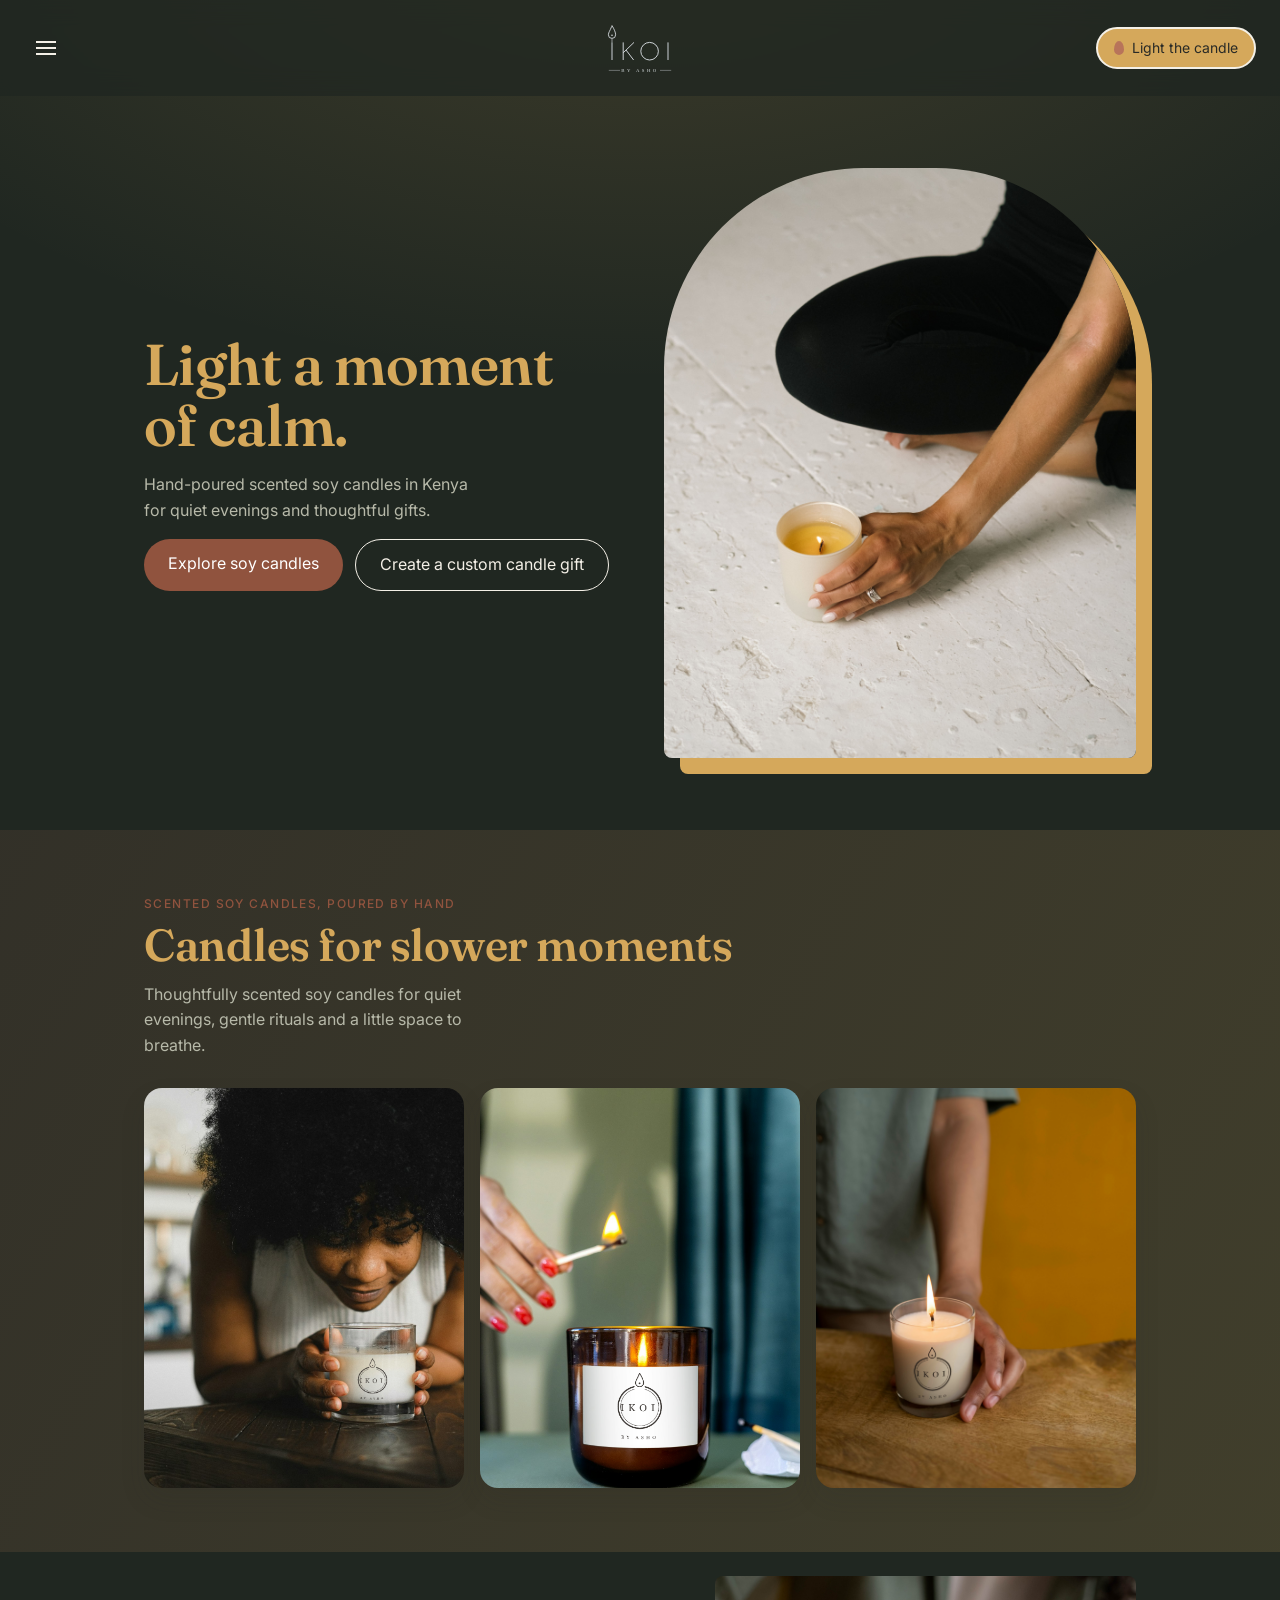
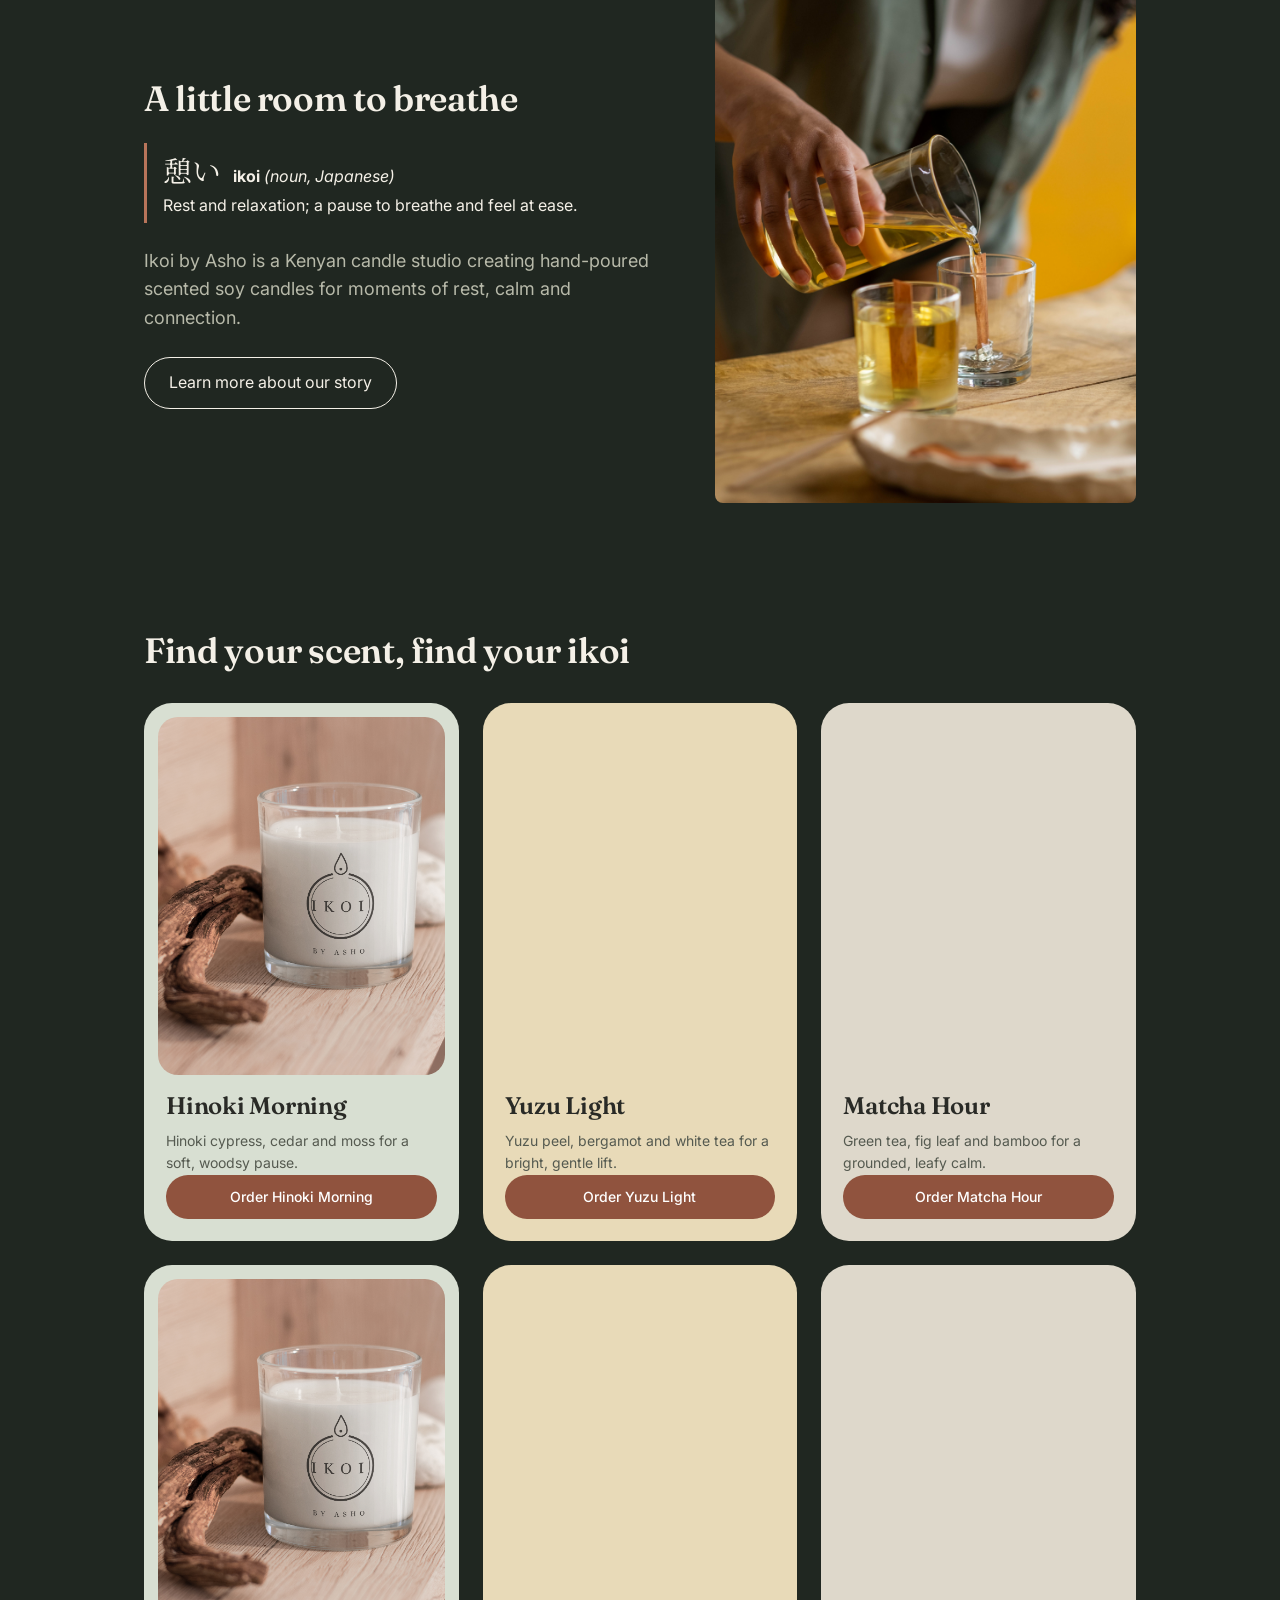
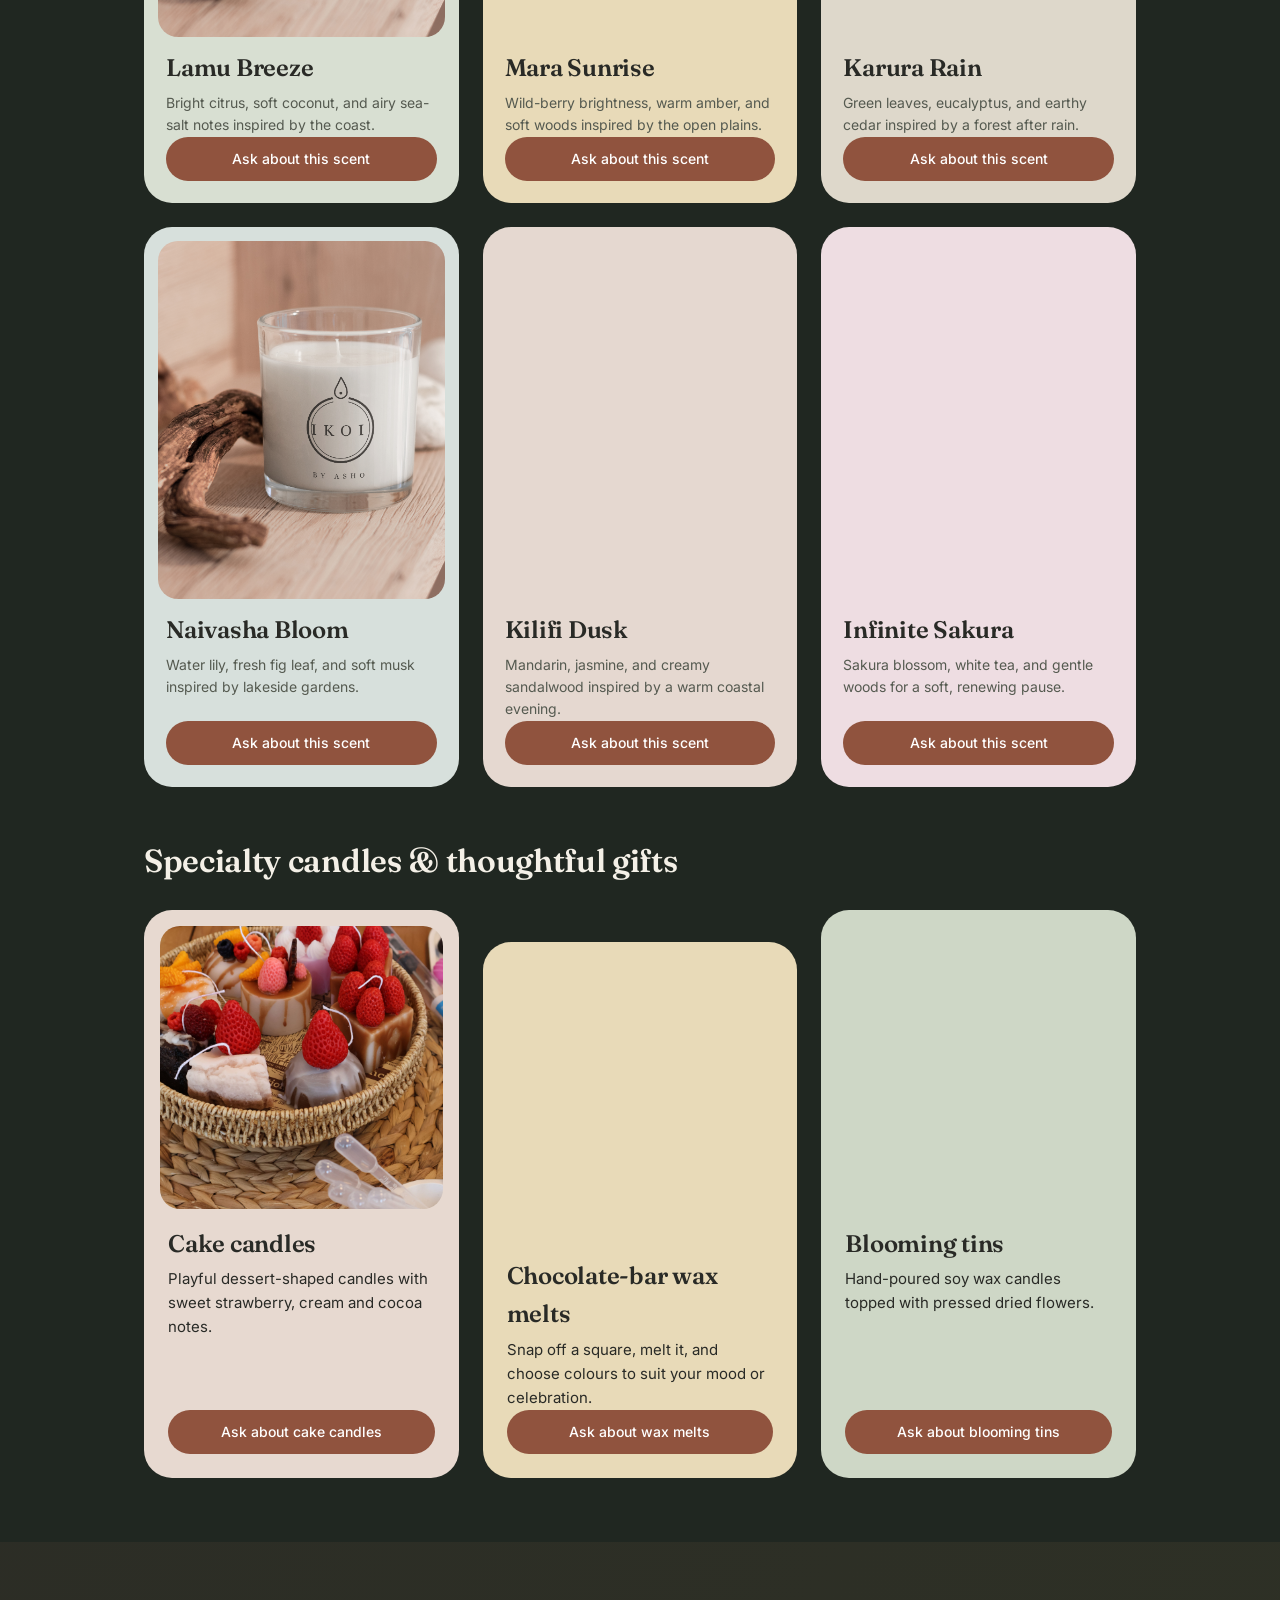
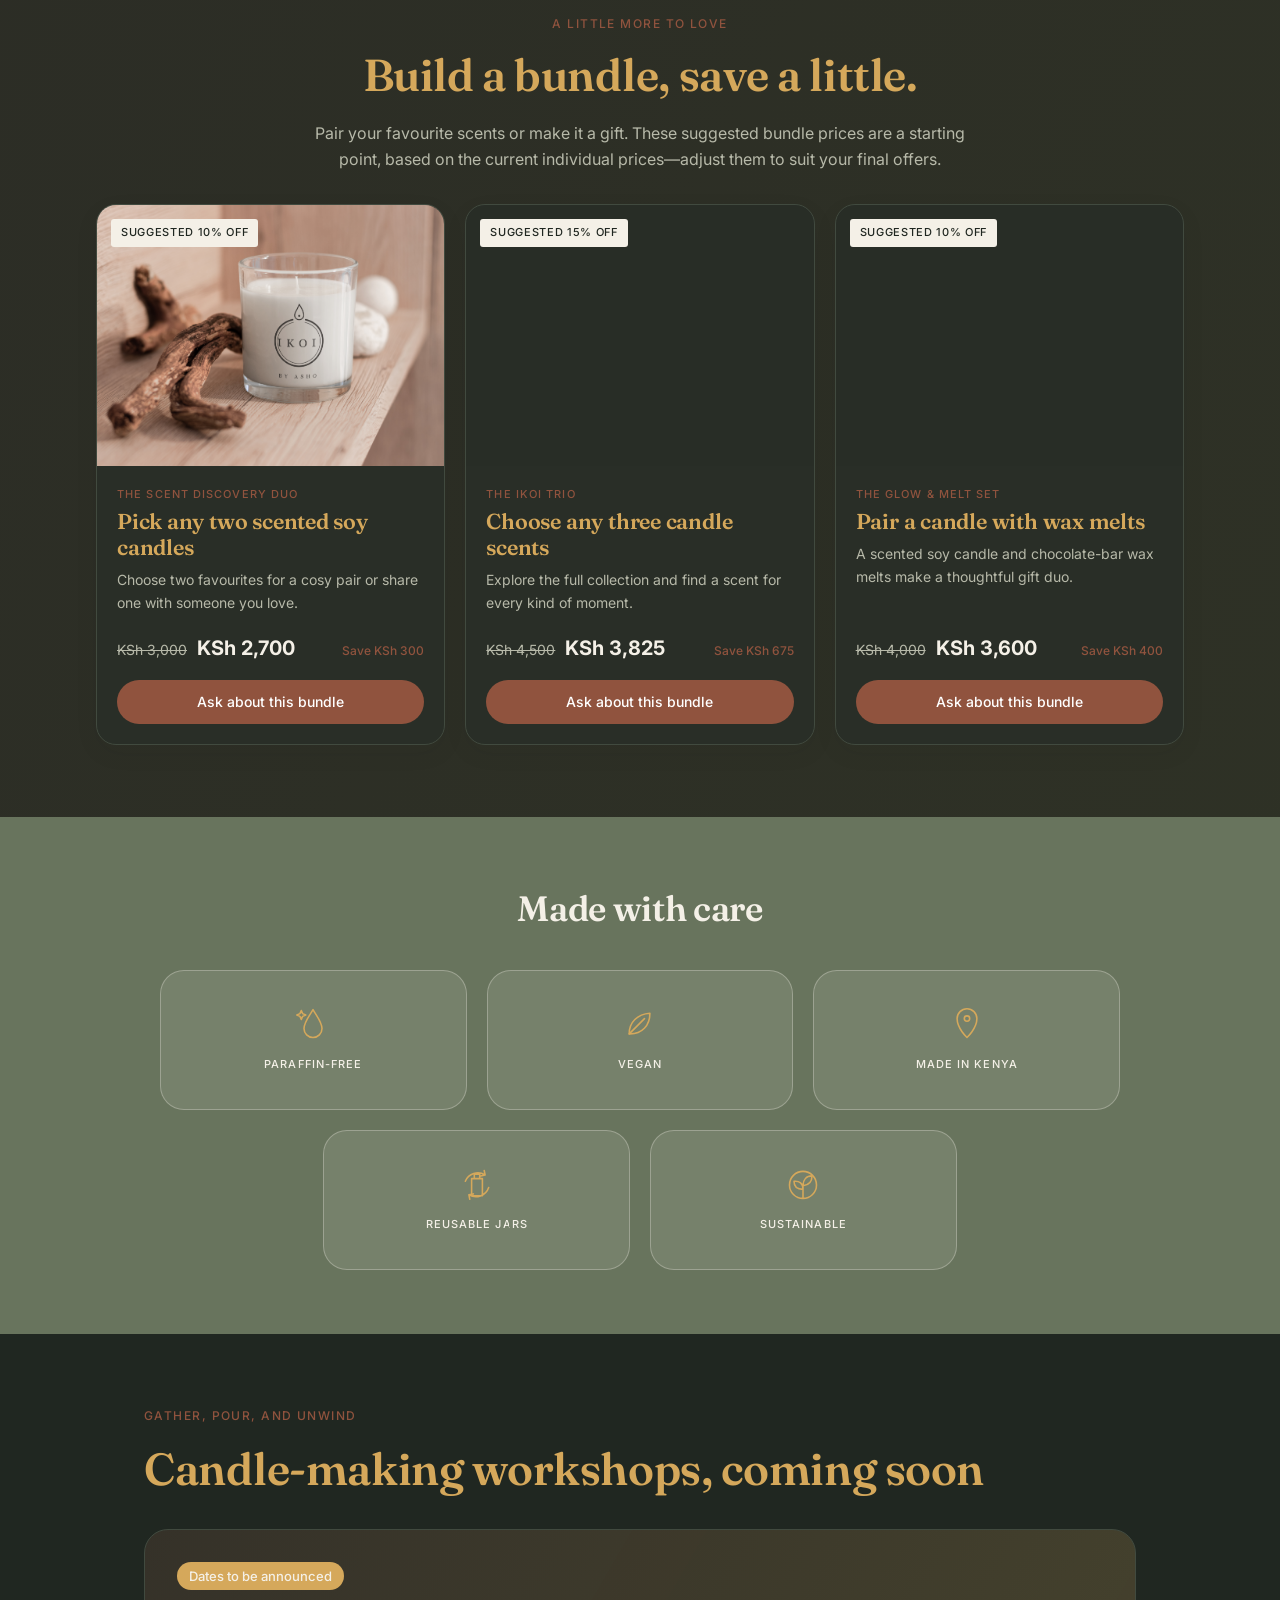
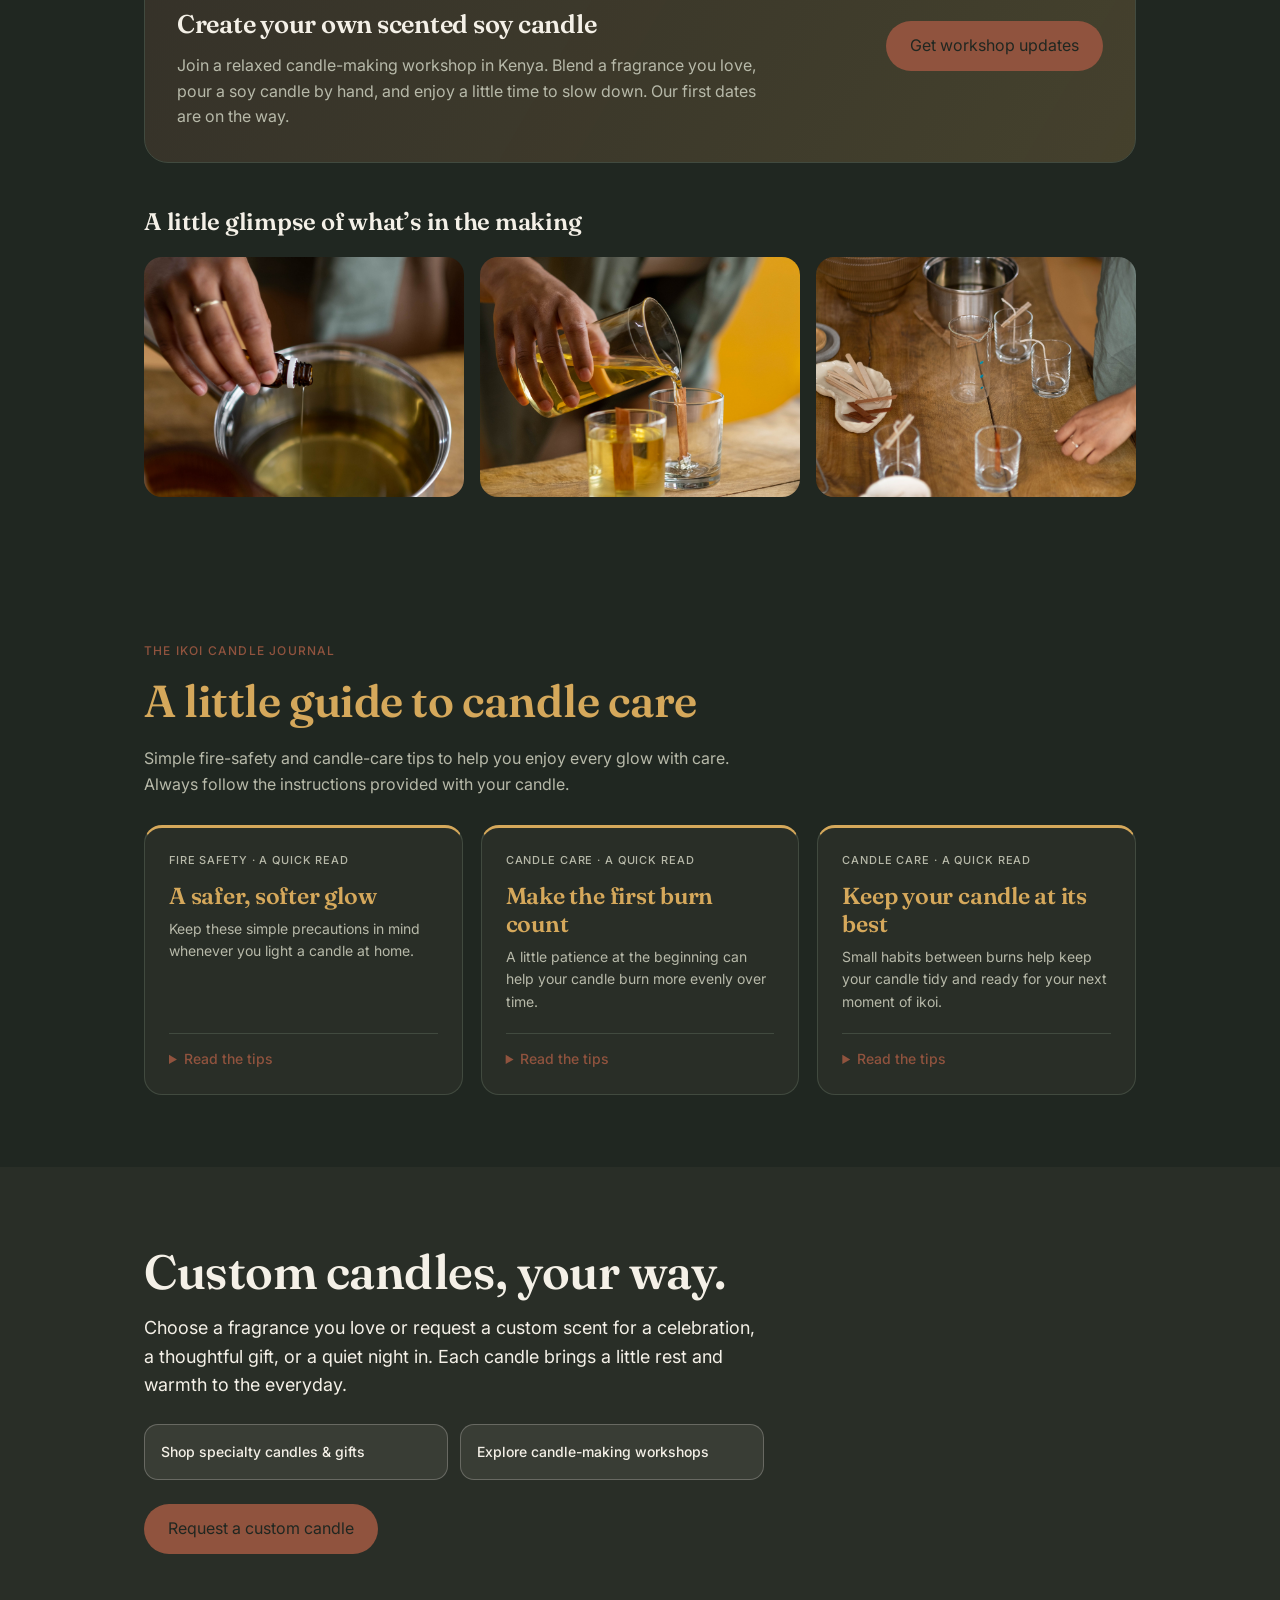
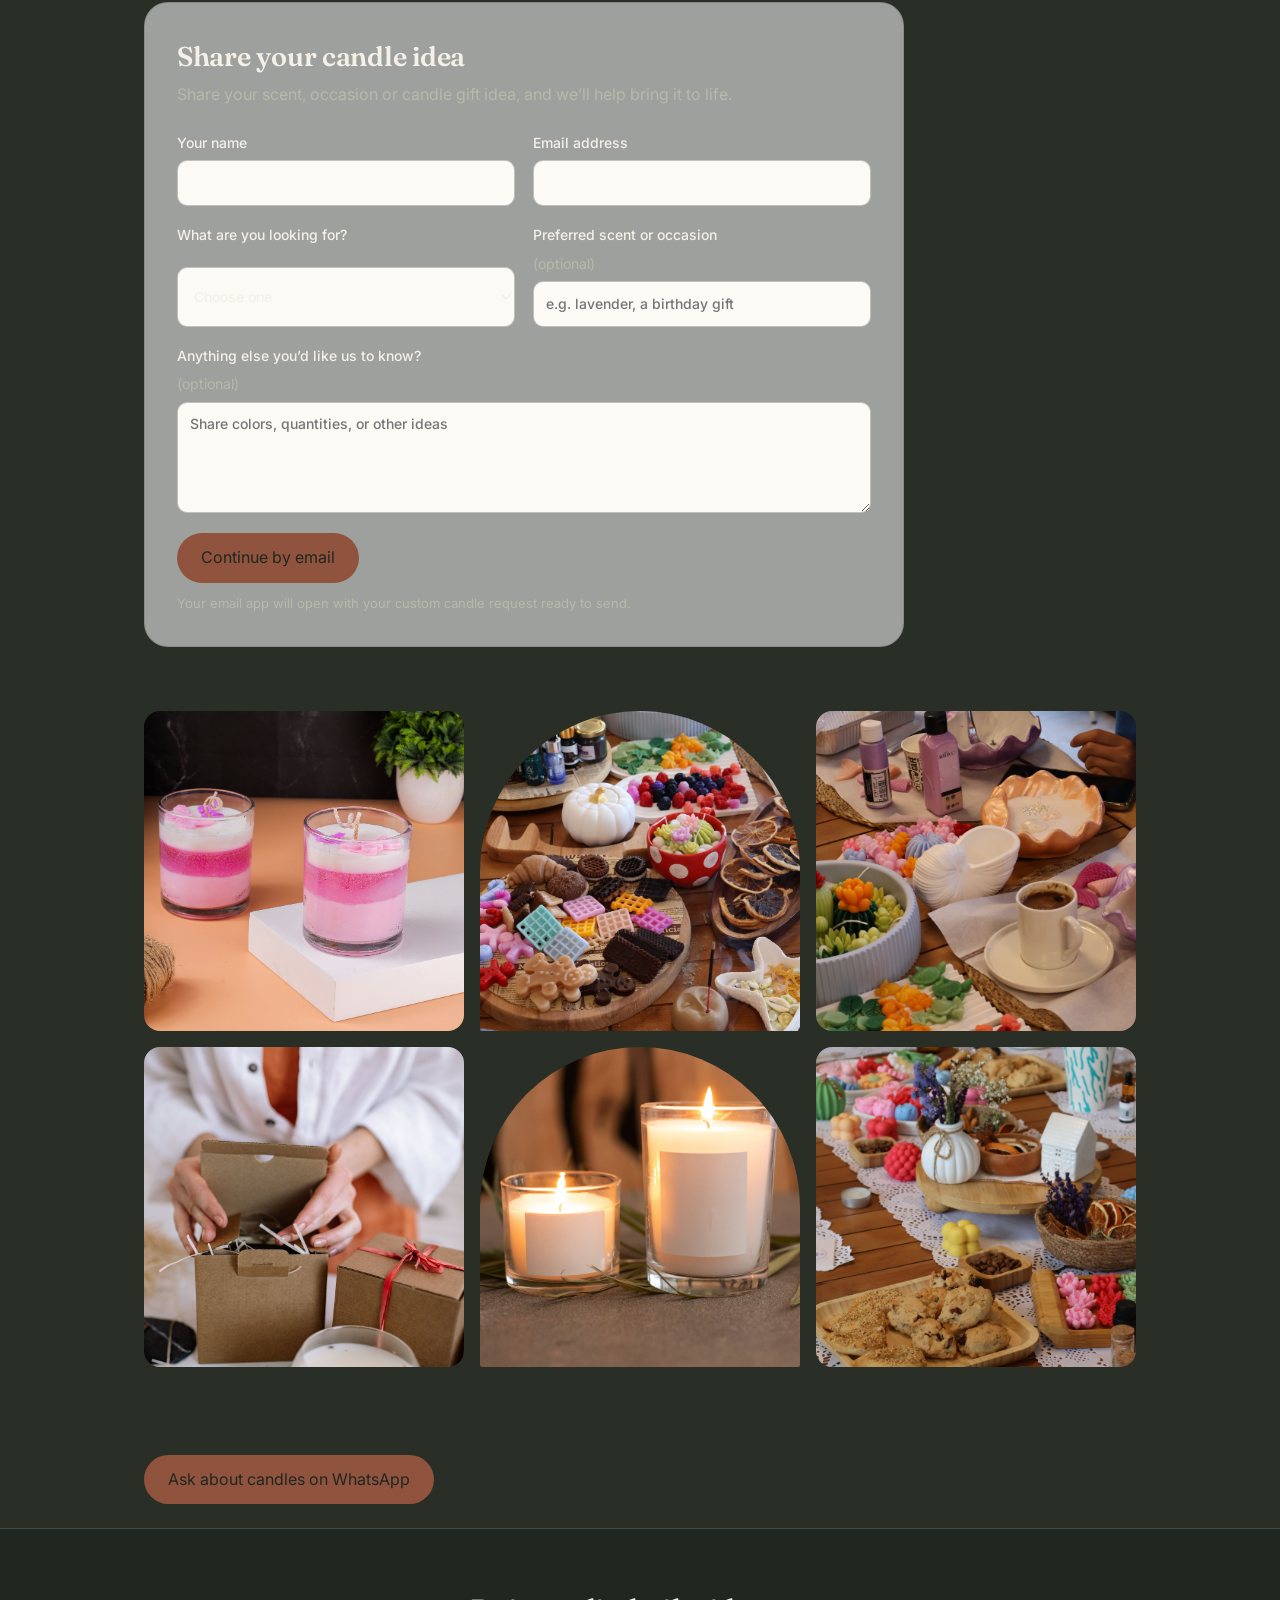
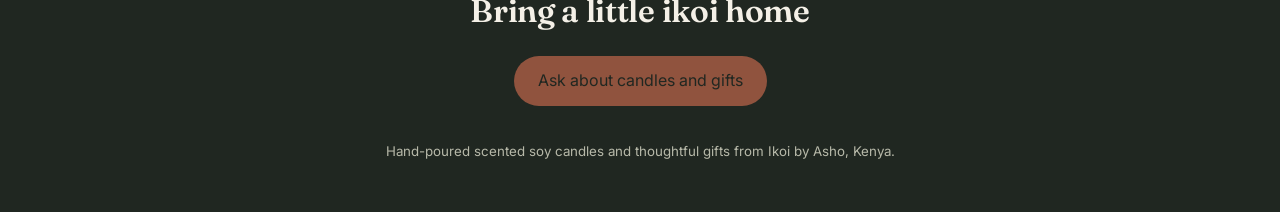
==== index.html @ bbc6a016 "Update Ikoi website content and assets Co-authored-by: Copilot <223556219+Copilot@users.noreply.gith" ====
<!DOCTYPE html>
<html lang="en">
<head>
  <meta charset="utf-8">
  <meta name="viewport" content="width=device-width, initial-scale=1">
  <title>Ikoi by Asho | Scented Soy Candles &amp; Gifts in Kenya</title>
  <meta name="description" content="Discover hand-poured scented soy candles, custom scents and thoughtful candle gifts from Ikoi by Asho in Kenya—made for rest, warmth and ease.">
  <meta property="og:type" content="website">
  <meta property="og:title" content="Ikoi by Asho | Scented Soy Candles &amp; Gifts in Kenya">
  <meta property="og:description" content="Hand-poured scented soy candles, custom scents and thoughtful gifts to bring a little rest and warmth to everyday life.">
  <link rel="stylesheet" href="https://fonts.googleapis.com/css2?family=Cormorant+Garamond:wght@500&family=Fraunces:wght@600&family=Inter:wght@400;500&family=Noto+Serif+JP:wght@500&display=swap">
  <link rel="icon" href="data:image/svg+xml,<svg xmlns=%22http://www.w3.org/2000/svg%22 viewBox=%220 0 100 100%22><text y=%22.9em%22 font-size=%2290%22>🕯️</text></svg>">
  <link rel="stylesheet" href="style.css">
</head>
<body>
  <header>
    <button class="menu-toggle" id="menu-toggle" type="button" aria-expanded="false" aria-controls="primary-navigation" aria-label="Open navigation menu">
      <span class="menu-icon" aria-hidden="true"></span>
    </button>
    <a class="logo logo-wordmark" href="#top" aria-label="Ikoi by Asho, home"><img src="Logo/ikoi-elegant-1-line-wordmark.svg" alt=""></a>
    <nav id="primary-navigation" aria-label="Main navigation">
      <a href="#collection">Shop all candles</a>
      <details class="nav-scent-group">
        <summary>Shop by scent</summary>
        <div class="nav-scent-list">
          <a href="#scent-hinoki-morning"><span>Hinoki Morning<small>KSh 1,500</small></span></a>
          <a href="#scent-yuzu-light"><span>Yuzu Light<small>KSh 1,500</small></span></a>
          <a href="#scent-matcha-hour"><span>Matcha Hour<small>KSh 1,500</small></span></a>
          <a href="#scent-lamu-breeze"><span>Lamu Breeze<small>Planned · Price TBC</small></span></a>
          <a href="#scent-mara-sunrise"><span>Mara Sunrise<small>Planned · Price TBC</small></span></a>
          <a href="#scent-karura-rain"><span>Karura Rain<small>Planned · Price TBC</small></span></a>
          <a href="#scent-naivasha-bloom"><span>Naivasha Bloom<small>Planned · Price TBC</small></span></a>
          <a href="#scent-kilifi-dusk"><span>Kilifi Dusk<small>Planned · Price TBC</small></span></a>
          <a href="#scent-infinite-sakura"><span>Infinite Sakura<small>Planned · Price TBC</small></span></a>
        </div>
      </details>
      <details class="nav-product-group">
        <summary>Shop by product</summary>
        <div class="nav-product-list">
          <a href="#cake-candles"><span>Cake candles<small>Price on request</small></span></a>
          <a href="#chocolate-bar-wax-melts"><span>Chocolate-bar wax melts<small>KSh 2,500</small></span></a>
          <a href="#blooming-tins"><span>Blooming tins<small>Price on request</small></span></a>
        </div>
      </details>
      <a href="#bundles">Bundles &amp; discounts</a>
      <a href="about.html">Our story</a>
      <a href="#events">Candle workshops</a>
      <a href="#candle-journal">Candle care</a>
      <a href="#playful">Custom candles</a>
      <a href="#contact">Contact</a>
    </nav>
    <button class="glow-toggle" id="glow" aria-pressed="false"><span>Light the candle</span></button>
  </header>
  <div class="menu-backdrop" id="menu-backdrop" aria-hidden="true"></div>

  <main id="top">
    <section class="hero wrap">
      <div>
        <h1>Light a moment of calm.</h1>
        <p>Hand-poured scented soy candles in Kenya for quiet evenings and thoughtful gifts.</p>
        <div class="actions">
          <a class="button" href="#collection">Explore soy candles</a>
          <a class="button ghost" href="#playful">Create a custom candle gift</a>
        </div>
      </div>
      <img src="images/wellness-candle-2.jpg" alt="A lit candle held during a quiet moment at home">
    </section>

    <section class="jar-showcase" aria-labelledby="jar-showcase-title">
      <div class="wrap jar-showcase-content">
        <div class="jar-showcase-copy">
          <p class="jar-kicker">Scented soy candles, poured by hand</p>
          <h2 id="jar-showcase-title">Candles for slower moments</h2>
          <p>Thoughtfully scented soy candles for quiet evenings, gentle rituals and a little space to breathe.</p>
        </div>
        <div class="jar-mockups">
          <figure class="jar-mockup">
            <img class="jar-mockup-photo" src="images/Mockups/branded-jar-1.png" alt="A woman holding an Ikoi candle at home" loading="lazy" decoding="async">
          </figure>
          <figure class="jar-mockup">
            <img class="jar-mockup-photo" src="images/Mockups/branded-jar-2.png" alt="A branded amber Ikoi candle being lit" loading="lazy" decoding="async">
          </figure>
          <figure class="jar-mockup">
            <img class="jar-mockup-photo" src="images/Mockups/branded-jar-5.png" alt="A person holding a branded Ikoi candle" loading="lazy" decoding="async">
          </figure>
        </div>
      </div>
    </section>

    <section class="story wrap">
      <div>
      <h2>A little room to breathe</h2>
      <p class="meaning"><span class="kanji" lang="ja">憩い</span> <strong>ikoi</strong> <em>(noun, Japanese)</em><br>Rest and relaxation; a pause to breathe and feel at ease.</p>
      <p>Ikoi by Asho is a Kenyan candle studio creating hand-poured scented soy candles for moments of rest, calm and connection.</p>
      <a class="button ghost" href="about.html">Learn more about our story</a>
      </div>
      <img src="images/candle-making-2.jpg" alt="Warm wax being poured into a candle jar by hand">
    </section>

    <section id="collection" class="collection wrap">
      <h2>Find your scent, find your ikoi</h2>
      <div class="cards scent-collection">
        <article class="card" id="scent-hinoki-morning">
          <img src="images/Mockups/branded-jar-7.png" alt="A branded Ikoi candle on a warm wooden surface" loading="lazy" decoding="async">
          <h3>Hinoki Morning</h3>
          <p>Hinoki cypress, cedar and moss for a soft, woodsy pause.</p>
          <a class="bundle-order" href="https://wa.me/254727720317?text=Hi%20Ikoi%2C%20I%27d%20like%20to%20order%20Hinoki%20Morning.">Order Hinoki Morning</a>
        </article>
        <article class="card" id="scent-yuzu-light">
          <img src="images/Mockups/branded-jar-3.png" alt="A branded Ikoi candle being lit with a match" loading="lazy" decoding="async">
          <h3>Yuzu Light</h3>
          <p>Yuzu peel, bergamot and white tea for a bright, gentle lift.</p>
          <a class="bundle-order" href="https://wa.me/254727720317?text=Hi%20Ikoi%2C%20I%27d%20like%20to%20order%20Yuzu%20Light.">Order Yuzu Light</a>
        </article>
        <article class="card" id="scent-matcha-hour">
          <img src="images/Mockups/branded-jar-8.png" alt="A branded Ikoi candle beside a plant and linen pouch" loading="lazy" decoding="async">
          <h3>Matcha Hour</h3>
          <p>Green tea, fig leaf and bamboo for a grounded, leafy calm.</p>
          <a class="bundle-order" href="https://wa.me/254727720317?text=Hi%20Ikoi%2C%20I%27d%20like%20to%20order%20Matcha%20Hour.">Order Matcha Hour</a>
        </article>
        <article class="card scent-future" id="scent-lamu-breeze">
          <img class="scent-idea-photo" src="images/Mockups/branded-jar-7.png" alt="Ikoi branded candle jar used as a placeholder for the Lamu Breeze scent idea" loading="lazy" decoding="async">
          <h3>Lamu Breeze</h3>
          <p>Bright citrus, soft coconut, and airy sea-salt notes inspired by the coast.</p>
          <a class="bundle-order" href="https://wa.me/254727720317?text=Hi%20Ikoi%2C%20I%27m%20interested%20in%20the%20Lamu%20Breeze%20scent%20idea.%20Please%20confirm%20availability%20and%20price.">Ask about this scent</a>
        </article>
        <article class="card scent-future" id="scent-mara-sunrise">
          <img class="scent-idea-photo" src="images/Mockups/branded-jar-3.png" alt="Ikoi branded candle jar used as a placeholder for the Mara Sunrise scent idea" loading="lazy" decoding="async">
          <h3>Mara Sunrise</h3>
          <p>Wild-berry brightness, warm amber, and soft woods inspired by the open plains.</p>
          <a class="bundle-order" href="https://wa.me/254727720317?text=Hi%20Ikoi%2C%20I%27m%20interested%20in%20the%20Mara%20Sunrise%20scent%20idea.%20Please%20confirm%20availability%20and%20price.">Ask about this scent</a>
        </article>
        <article class="card scent-future" id="scent-karura-rain">
          <img class="scent-idea-photo" src="images/Mockups/branded-jar-8.png" alt="Ikoi branded candle jar used as a placeholder for the Karura Rain scent idea" loading="lazy" decoding="async">
          <h3>Karura Rain</h3>
          <p>Green leaves, eucalyptus, and earthy cedar inspired by a forest after rain.</p>
          <a class="bundle-order" href="https://wa.me/254727720317?text=Hi%20Ikoi%2C%20I%27m%20interested%20in%20the%20Karura%20Rain%20scent%20idea.%20Please%20confirm%20availability%20and%20price.">Ask about this scent</a>
        </article>
        <article class="card scent-future" id="scent-naivasha-bloom">
          <img class="scent-idea-photo" src="images/Mockups/branded-jar-7.png" alt="Ikoi branded candle jar used as a placeholder for the Naivasha Bloom scent idea" loading="lazy" decoding="async">
          <h3>Naivasha Bloom</h3>
          <p>Water lily, fresh fig leaf, and soft musk inspired by lakeside gardens.</p>
          <a class="bundle-order" href="https://wa.me/254727720317?text=Hi%20Ikoi%2C%20I%27m%20interested%20in%20the%20Naivasha%20Bloom%20scent%20idea.%20Please%20confirm%20availability%20and%20price.">Ask about this scent</a>
        </article>
        <article class="card scent-future" id="scent-kilifi-dusk">
          <img class="scent-idea-photo" src="images/Mockups/branded-jar-3.png" alt="Ikoi branded candle jar used as a placeholder for the Kilifi Dusk scent idea" loading="lazy" decoding="async">
          <h3>Kilifi Dusk</h3>
          <p>Mandarin, jasmine, and creamy sandalwood inspired by a warm coastal evening.</p>
          <a class="bundle-order" href="https://wa.me/254727720317?text=Hi%20Ikoi%2C%20I%27m%20interested%20in%20the%20Kilifi%20Dusk%20scent%20idea.%20Please%20confirm%20availability%20and%20price.">Ask about this scent</a>
        </article>
        <article class="card scent-future" id="scent-infinite-sakura">
          <img class="scent-idea-photo" src="images/Mockups/branded-jar-8.png" alt="Ikoi branded candle jar used as a placeholder for the Infinite Sakura scent" loading="lazy" decoding="async">
          <h3>Infinite Sakura</h3>
          <p>Sakura blossom, white tea, and gentle woods for a soft, renewing pause.</p>
          <a class="bundle-order" href="https://wa.me/254727720317?text=Hi%20Ikoi%2C%20I%27m%20interested%20in%20the%20Infinite%20Sakura%20scent%20idea.%20Please%20confirm%20availability%20and%20price.">Ask about this scent</a>
        </article>
      </div>

      <h2 class="varieties-title" id="varieties">Specialty candles &amp; thoughtful gifts</h2>
      <div class="treats">
        <article class="treat" id="cake-candles">
          <img src="images/candle-12.jpg" alt="Strawberry and cake-shaped candles in a basket" loading="lazy" decoding="async">
          <h3>Cake candles</h3>
          <p>Playful dessert-shaped candles with sweet strawberry, cream and cocoa notes.</p>
          <a class="bundle-order" href="https://wa.me/254727720317?text=Hi%20Ikoi%2C%20I%27m%20interested%20in%20cake%20candles.%20Please%20share%20the%20available%20options%20and%20prices.">Ask about cake candles</a>
        </article>
        <article class="treat" id="chocolate-bar-wax-melts">
          <img src="images/candle-13.jpg" alt="Chocolate-bar shaped wax melts on a dish" loading="lazy" decoding="async">
          <h3>Chocolate-bar wax melts</h3>
          <p>Snap off a square, melt it, and choose colours to suit your mood or celebration.</p>
          <a class="bundle-order" href="https://wa.me/254727720317?text=Hi%20Ikoi%2C%20I%27d%20like%20to%20order%20the%20chocolate-bar%20wax%20melt%20bundle.">Ask about wax melts</a>
        </article>
        <article class="treat" id="blooming-tins">
          <img src="images/candle-5.jpg" alt="Tin candles topped with dried flowers" loading="lazy" decoding="async">
          <h3>Blooming tins</h3>
          <p>Hand-poured soy wax candles topped with pressed dried flowers.</p>
          <a class="bundle-order" href="https://wa.me/254727720317?text=Hi%20Ikoi%2C%20I%27m%20interested%20in%20blooming%20tins.%20Please%20share%20the%20available%20options%20and%20prices.">Ask about blooming tins</a>
        </article>
      </div>
    </section>

    <section id="bundles" class="bundle-section" aria-labelledby="bundle-title">
      <div class="bundle-inner">
        <p class="bundle-kicker">A little more to love</p>
        <h2 id="bundle-title">Build a bundle, save a little.</h2>
        <p class="bundle-intro">Pair your favourite scents or make it a gift. These suggested bundle prices are a starting point, based on the current individual prices—adjust them to suit your final offers.</p>
        <div class="bundle-grid">
          <article class="bundle-card">
            <div class="bundle-image">
              <img src="images/Mockups/branded-jar-7.png" alt="An Ikoi scented soy candle for a two-candle bundle" loading="lazy" decoding="async">
              <span class="bundle-badge">Suggested 10% off</span>
            </div>
            <div class="bundle-card-content">
              <p class="bundle-label">The scent discovery duo</p>
              <h3>Pick any two scented soy candles</h3>
              <p>Choose two favourites for a cosy pair or share one with someone you love.</p>
              <p class="bundle-price"><span class="bundle-was">KSh 3,000</span><strong>KSh 2,700</strong><span class="bundle-save">Save KSh 300</span></p>
              <a class="bundle-order" href="https://wa.me/254727720317?text=Hi%20Ikoi%2C%20I%27m%20interested%20in%20the%20Scent%20Discovery%20Duo.%20Please%20confirm%20availability%20and%20final%20bundle%20price.">Ask about this bundle</a>
            </div>
          </article>
          <article class="bundle-card">
            <div class="bundle-image">
              <img src="images/Mockups/branded-jar-8.png" alt="An Ikoi candle in a leafy setting for a three-candle bundle" loading="lazy" decoding="async">
              <span class="bundle-badge">Suggested 15% off</span>
            </div>
            <div class="bundle-card-content">
              <p class="bundle-label">The Ikoi trio</p>
              <h3>Choose any three candle scents</h3>
              <p>Explore the full collection and find a scent for every kind of moment.</p>
              <p class="bundle-price"><span class="bundle-was">KSh 4,500</span><strong>KSh 3,825</strong><span class="bundle-save">Save KSh 675</span></p>
              <a class="bundle-order" href="https://wa.me/254727720317?text=Hi%20Ikoi%2C%20I%27m%20interested%20in%20the%20Ikoi%20Trio.%20Please%20confirm%20availability%20and%20final%20bundle%20price.">Ask about this bundle</a>
            </div>
          </article>
          <article class="bundle-card">
            <div class="bundle-image">
              <img src="images/candle-13.jpg" alt="Chocolate-bar shaped wax melts for a candle and wax-melt gift set" loading="lazy" decoding="async">
              <span class="bundle-badge">Suggested 10% off</span>
            </div>
            <div class="bundle-card-content">
              <p class="bundle-label">The glow &amp; melt set</p>
              <h3>Pair a candle with wax melts</h3>
              <p>A scented soy candle and chocolate-bar wax melts make a thoughtful gift duo.</p>
              <p class="bundle-price"><span class="bundle-was">KSh 4,000</span><strong>KSh 3,600</strong><span class="bundle-save">Save KSh 400</span></p>
              <a class="bundle-order" href="https://wa.me/254727720317?text=Hi%20Ikoi%2C%20I%27m%20interested%20in%20the%20Glow%20and%20Melt%20Set.%20Please%20confirm%20availability%20and%20final%20bundle%20price.">Ask about this bundle</a>
            </div>
          </article>
        </div>
      </div>
    </section>

    <section id="craft" class="craft">
      <h2>Made with care</h2>
      <ul class="craft-values">
        <li>
          <svg viewBox="0 0 40 40" aria-hidden="true" focusable="false"><path d="M20 4c-4 7-10 14-10 21a10 10 0 0 0 20 0c0-7-6-14-10-21Z"/><path d="m7 5 1.5 3.5L12 10l-3.5 1.5L7 15l-1.5-3.5L2 10l3.5-1.5L7 5Z"/></svg>
          <span>Paraffin-free</span>
        </li>
        <li>
          <svg viewBox="0 0 40 40" aria-hidden="true" focusable="false"><path d="M8 31C8 18 17 9 31 8c0 14-9 23-22 23Z"/><path d="M8 31 25 14"/></svg>
          <span>Vegan</span>
        </li>
        <li>
          <svg viewBox="0 0 40 40" aria-hidden="true" focusable="false"><path d="M20 35s11-10 11-21a11 11 0 1 0-22 0c0 11 11 21 11 21Z"/><circle cx="20" cy="14" r="3"/></svg>
          <span>Made in Kenya</span>
        </li>
        <li>
          <svg viewBox="0 0 40 40" aria-hidden="true" focusable="false"><path d="M14 14h12v19H14zM17 14V9h6v5M7 17a15 15 0 0 1 22-7M29 10l-1-5M29 10l-5 1M33 24a15 15 0 0 1-22 8M11 32l1 5M11 32l5-1"/></svg>
          <span>Reusable jars</span>
        </li>
        <li>
          <svg viewBox="0 0 40 40" aria-hidden="true" focusable="false"><circle cx="20" cy="21" r="15"/><path d="M20 35V20M20 26c-7 0-10-4-10-9 6-.5 10 2 10 9ZM20 22c0-7 4-11 10-11 0 6-3 10-10 11Z"/></svg>
          <span>Sustainable</span>
        </li>
      </ul>
    </section>

    <section id="events" class="events wrap">
      <p class="events-kicker">Gather, pour, and unwind</p>
      <h2>Candle-making workshops, coming soon</h2>
      <article class="event-card">
        <div>
          <span class="event-status">Dates to be announced</span>
          <h3>Create your own scented soy candle</h3>
          <p>Join a relaxed candle-making workshop in Kenya. Blend a fragrance you love, pour a soy candle by hand, and enjoy a little time to slow down. Our first dates are on the way.</p>
        </div>
        <a class="button" href="mailto:hello@ikoibyasho.com?subject=Keep%20me%20updated%20about%20candle-making%20workshops">Get workshop updates</a>
      </article>
      <h3 class="event-gallery-title">A little glimpse of what’s in the making</h3>
      <div class="event-gallery">
        <img src="images/candle-making-1.jpg" alt="Fragrance being blended into warm candle wax">
        <img src="images/candle-making-2.jpg" alt="Candle wax being poured into a glass vessel">
        <img src="images/candle-making-3.jpg" alt="A bright table set up for a candle-making session">
      </div>
    </section>

    <section id="candle-journal" class="candle-journal wrap" aria-labelledby="candle-journal-title">
      <p class="journal-kicker">The Ikoi candle journal</p>
      <h2 id="candle-journal-title">A little guide to candle care</h2>
      <p class="journal-intro">Simple fire-safety and candle-care tips to help you enjoy every glow with care. Always follow the instructions provided with your candle.</p>
      <div class="journal-grid">
        <article class="journal-card">
          <p class="journal-meta">Fire safety · A quick read</p>
          <h3>A safer, softer glow</h3>
          <p>Keep these simple precautions in mind whenever you light a candle at home.</p>
          <details>
            <summary>Read the tips</summary>
            <ul>
              <li>Keep a burning candle within sight, and extinguish it before leaving the room or going to sleep.</li>
              <li>Place it on a stable, heat-resistant surface, away from drafts and anything that can catch fire.</li>
              <li>Keep candles out of reach of children and pets, and leave space between burning candles.</li>
              <li>Never move a burning candle or pour water on hot wax. Extinguish the flame carefully and let the vessel cool before handling.</li>
            </ul>
          </details>
        </article>
        <article class="journal-card">
          <p class="journal-meta">Candle care · A quick read</p>
          <h3>Make the first burn count</h3>
          <p>A little patience at the beginning can help your candle burn more evenly over time.</p>
          <details>
            <summary>Read the tips</summary>
            <ul>
              <li>Set your candle on a level, heat-resistant surface away from moving air.</li>
              <li>For an even melt, let the wax melt across the surface on the first burn, while following the candle’s care label.</li>
              <li>Keep each burn to no more than four hours, or less if the candle’s instructions say so.</li>
              <li>Let the candle cool completely before lighting it again.</li>
            </ul>
          </details>
        </article>
        <article class="journal-card">
          <p class="journal-meta">Candle care · A quick read</p>
          <h3>Keep your candle at its best</h3>
          <p>Small habits between burns help keep your candle tidy and ready for your next moment of ikoi.</p>
          <details>
            <summary>Read the tips</summary>
            <ul>
              <li>When the candle is completely cool, trim the wick to about ¼ inch before lighting, unless its care label advises otherwise.</li>
              <li>Keep the wax free of wick trimmings, matches and other debris.</li>
              <li>Stop burning when about ½ inch of wax remains, or sooner if the candle’s instructions recommend it.</li>
              <li>Do not use a candle if its vessel is cracked or damaged.</li>
            </ul>
          </details>
        </article>
      </div>
    </section>

    <section id="playful" class="play">
      <div class="wrap">
        <div class="play-intro">
          <h2>Custom candles, your way.</h2>
          <p>Choose a fragrance you love or request a custom scent for a celebration, a thoughtful gift, or a quiet night in. Each candle brings a little rest and warmth to the everyday.</p>
          <div class="play-links" aria-label="Explore more candle experiences">
            <a href="#varieties">Shop specialty candles &amp; gifts</a>
            <a href="#events">Explore candle-making workshops</a>
          </div>
          <a class="button" href="#custom-request">Request a custom candle</a>
        </div>

        <form class="custom-request" id="custom-request" aria-labelledby="custom-request-title">
          <h3 id="custom-request-title">Share your candle idea</h3>
          <p>Share your scent, occasion or candle gift idea, and we’ll help bring it to life.</p>
          <div class="custom-request-fields">
            <label>
              Your name
              <input type="text" name="name" autocomplete="name" required>
            </label>
            <label>
              Email address
              <input type="email" name="email" autocomplete="email" required>
            </label>
            <label>
              What are you looking for?
              <select name="candle" required>
                <option value="">Choose one</option>
                <option>Custom scented soy candle</option>
                <option>Handmade candle gift</option>
                <option>Cake candle</option>
                <option>Blooming tin</option>
                <option>Something else</option>
              </select>
            </label>
            <label>
              Preferred scent or occasion <span class="optional">(optional)</span>
              <input type="text" name="scent" placeholder="e.g. lavender, a birthday gift">
            </label>
            <label class="custom-request-notes">
              Anything else you’d like us to know? <span class="optional">(optional)</span>
              <textarea name="details" rows="4" placeholder="Share colors, quantities, or other ideas"></textarea>
            </label>
          </div>
          <button class="button" type="submit">Continue by email</button>
          <p class="form-note">Your email app will open with your custom candle request ready to send.</p>
        </form>

        <div class="gallery">
          <img src="images/playful-candle-2.jpg" alt="Colorful sculptural candles in playful shapes">
          <img src="images/Playful-candle-4.jpg" alt="Decorative flower-shaped candles">
          <img src="images/playful-candle-5.jpg" alt="A colorful display of handmade candles at a pop-up">
          <img src="images/custom-gifts.jpg" alt="A handmade candle being packed as a gift">
          <img src="images/scented-candle-3.jpg" alt="A candle glowing during a quiet, restful moment">
          <img src="images/playful-candle-6.jpg" alt="A candle gift being carefully wrapped">
        </div><p><a class="button" href="https://wa.me/254727720317">Ask about candles on WhatsApp</a></p>
       </div>
    </section>
  </main>

  <footer id="contact">
    <h2>Bring a little ikoi home</h2>
    <a class="button" href="mailto:hello@ikoibyasho.com">Ask about candles and gifts</a>
    <p><small>Hand-poured scented soy candles and thoughtful gifts from Ikoi by Asho, Kenya.</small></p>
  </footer>
<dialog id="lightbox"><img alt=""></dialog>
  <script>
    const btn=document.getElementById('glow');
    function set(lit){document.body.classList.toggle('lit',lit);document.body.classList.toggle('glow',!lit);btn.setAttribute('aria-pressed',lit);btn.firstChild.textContent=lit?'Blow it out':'Light the candle';try{localStorage.setItem('candle-lit',lit?'1':'0')}catch(e){}}
    let candleLit=false;
    try{candleLit=localStorage.getItem('candle-lit')==='1'}catch(e){}
    set(candleLit);
    btn.onclick=()=>set(!document.body.classList.contains('lit'));
    const customForm=document.getElementById('custom-request');
    customForm.addEventListener('submit',event=>{
      event.preventDefault();
      const fields=new FormData(customForm);
      const body=[...fields.entries()].map(([name,value])=>`${name}: ${value}`).join('\n');
      window.location.href=`mailto:hello@ikoibyasho.com?subject=${encodeURIComponent('Custom candle request')}&body=${encodeURIComponent(body)}`;
    });
    const lb=document.getElementById('lightbox'),lbi=lb.querySelector('img');
    document.querySelectorAll('.gallery img,.event-gallery img,.treat img,.card img').forEach(i=>{
      i.tabIndex=0;i.style.cursor='zoom-in';
      const open=()=>{lbi.src=i.src;lbi.alt=i.alt;lb.showModal()};
      i.addEventListener('click',open);
      i.addEventListener('keydown',e=>{if(e.key==='Enter')open()});
    });
    lb.addEventListener('click',()=>lb.close());
    const header=document.querySelector('header');
    const menuToggle=document.getElementById('menu-toggle');
    const primaryNavigation=document.getElementById('primary-navigation');
    function closeNavigation(restoreFocus=false){
      header.classList.remove('is-menu-open');
      document.body.classList.remove('menu-open');
      menuToggle.setAttribute('aria-expanded','false');
      menuToggle.setAttribute('aria-label','Open navigation menu');
      if(restoreFocus)menuToggle.focus();
    }
    const menuBackdrop=document.getElementById('menu-backdrop');
    menuBackdrop.addEventListener('click',()=>closeNavigation(true));
    menuToggle.addEventListener('click',()=>{
      const isOpen=menuToggle.getAttribute('aria-expanded')==='true';
      if(isOpen)closeNavigation(true);
      else{
        header.classList.add('is-menu-open');
        document.body.classList.add('menu-open');
        menuToggle.setAttribute('aria-expanded','true');
        menuToggle.setAttribute('aria-label','Close navigation menu');
        primaryNavigation.querySelector('a,summary').focus({preventScroll:true});
      }
    });
    primaryNavigation.addEventListener('click',event=>{
      if(event.target.closest('a'))closeNavigation();
    });
    document.addEventListener('keydown',event=>{
      if(event.key==='Escape'&&menuToggle.getAttribute('aria-expanded')==='true')closeNavigation(true);
    });
    const navTargets=[...header.querySelectorAll('nav a[href^="#"]')].map(link=>({link,target:document.querySelector(link.hash)})).filter(item=>item.target);
    let navUpdatePending=false;
    let previousScrollY=window.scrollY;
    function updateNavigation(){
      const currentScrollY=window.scrollY;
      if(header.classList.contains('is-menu-open')){
        previousScrollY=currentScrollY;
        return;
      }
      header.classList.toggle('is-scrolled',currentScrollY>24);
      if(currentScrollY<=24)header.classList.remove('is-hidden');
      else if(currentScrollY>previousScrollY+4){
        header.classList.add('is-hidden');
        closeNavigation();
      }
      else if(currentScrollY<previousScrollY-4)header.classList.remove('is-hidden');
      previousScrollY=currentScrollY;
      const activeLine=header.offsetHeight+24;
      let activeTarget=null;
      navTargets.forEach(item=>{
        if(item.target.getBoundingClientRect().top<=activeLine)activeTarget=item.target;
      });
      if(Math.ceil(window.scrollY+window.innerHeight)>=document.documentElement.scrollHeight-1)activeTarget=navTargets[navTargets.length-1].target;
      navTargets.forEach(item=>{
        if(item.target===activeTarget)item.link.setAttribute('aria-current','location');
        else item.link.removeAttribute('aria-current');
      });
    }
    window.addEventListener('scroll',()=>{
      if(navUpdatePending)return;
      navUpdatePending=true;
      requestAnimationFrame(()=>{
        updateNavigation();
        navUpdatePending=false;
      });
    },{passive:true});
    window.addEventListener('resize',updateNavigation);
    updateNavigation();
  </script>
</body>
</html>
---- style.css ----
:root{--bg:#f4f0e7;--ink:#292a26;--muted:#6e6c62;--accent:#b8745a;--accent-strong:#90533e;--line:#ded7c8;--saffron:#d5a85b;--plum:#68745d;--head:#3e4a3c;--flame-cursor:url("data:image/svg+xml,%3Csvg%20xmlns='http://www.w3.org/2000/svg'%20width='32'%20height='32'%20viewBox='0%200%2032%2032'%3E%3Cpath%20fill='%23b8745a'%20stroke='%23292a26'%20stroke-width='1.5'%20d='M16%202c2%207%209%209%209%2017a9%209%200%201%201-18%200c0-5%203-9%207-12-1%205%201%207%203%208-1-5%200-9%203-13z'/%3E%3Cpath%20fill='%23d5a85b'%20d='M16%2015c2%202%203%204%203%206a3%203%200%201%201-6%200c0-2%201-3%202-4%200%201%201%202%201%202z'/%3E%3C/svg%3E") 16 2}
*,*::before,*::after{box-sizing:border-box}
html{scroll-behavior:smooth}
body{margin:0;background:var(--bg);color:var(--ink);font-family:Inter,sans-serif;line-height:1.6;cursor:var(--flame-cursor),auto}
a,button,select,[role=button]{cursor:var(--flame-cursor),pointer}
h1,h2,h3{font-family:Fraunces,serif;font-weight:600;letter-spacing:-.01em}
a:focus-visible{outline:2px solid var(--accent-strong);outline-offset:3px}
img{max-width:100%}

header{display:grid;grid-template-columns:1fr auto 1fr;gap:12px;align-items:center;padding:8px 24px;border-bottom:0}
header a{color:var(--ink);text-decoration:none}
.logo{font-family:"Cormorant Garamond",serif;font-size:1.6rem}
.logo small{font-family:Inter,sans-serif;font-size:13px;color:var(--muted)}
.logo-wordmark{grid-column:2;grid-row:1;justify-self:center;display:block;width:104px;height:80px;overflow:hidden;transition:width .25s ease,height .25s ease}
.logo-wordmark img{display:block;width:100%;height:100%;max-width:none;object-fit:contain;transition:filter .4s}
body.glow .logo-wordmark img{filter:invert(1)}
.menu-toggle{grid-column:1;grid-row:1;justify-self:start;display:grid;place-items:center;width:44px;height:44px;padding:0;border:0;border-radius:50%;background:transparent;color:var(--ink)}
.menu-toggle:hover{background:rgba(41,42,38,.08)}
.menu-icon,.menu-icon::before,.menu-icon::after{display:block;width:20px;height:1.5px;background:currentColor;transition:transform .2s,background-color .2s}
.menu-icon{position:relative}
.menu-icon::before,.menu-icon::after{position:absolute;left:0;content:""}
.menu-icon::before{top:-6px}
.menu-icon::after{top:6px}
.menu-toggle[aria-expanded=true] .menu-icon{background:transparent}
.menu-toggle[aria-expanded=true] .menu-icon::before{top:0;transform:rotate(45deg)}
.menu-toggle[aria-expanded=true] .menu-icon::after{top:0;transform:rotate(-45deg)}
nav{position:fixed;top:0;bottom:0;left:0;z-index:22;display:flex;flex-direction:column;align-items:stretch;width:min(360px,88vw);height:100vh;height:100dvh;overflow-y:auto;gap:0;padding:72px 24px 24px;background:var(--bg);border-right:1px solid var(--line);box-shadow:12px 0 32px rgba(41,42,38,.12);transform:translateX(-105%);visibility:hidden;pointer-events:none;transition:transform .28s ease,visibility 0s linear .28s}
header.is-menu-open nav{transform:translateX(0);visibility:visible;pointer-events:auto;transition:transform .28s ease,visibility 0s}
header.is-menu-open{background:transparent;backdrop-filter:none;box-shadow:none}
header.is-menu-open .menu-toggle{position:fixed;top:12px;left:12px;z-index:23;background:var(--bg)}
header.is-menu-open .logo-wordmark,header.is-menu-open .glow-toggle{visibility:hidden}
.menu-backdrop{display:none;position:fixed;inset:0;z-index:19;width:100%;border:0;background:rgba(20,24,21,.48)}
header.is-menu-open+.menu-backdrop{display:block}
body.menu-open{overflow:hidden}
header .glow-toggle{grid-column:3;grid-row:1;justify-self:end;white-space:nowrap}
nav a{display:flex;align-items:center;width:100%;min-height:54px;padding:12px 0;border-bottom:1px solid var(--line);color:var(--ink);text-align:left;text-decoration:none;background:none;transition:color .2s}
nav a:hover{color:var(--accent-strong)}
.nav-scent-group,.nav-product-group{border-bottom:1px solid var(--line)}
.nav-scent-group summary,.nav-product-group summary{display:flex;align-items:center;justify-content:space-between;min-height:54px;cursor:pointer;list-style:none;color:var(--ink);font-size:14px;letter-spacing:.04em;text-transform:uppercase}
.nav-scent-group summary::-webkit-details-marker,.nav-product-group summary::-webkit-details-marker{display:none}
.nav-scent-group summary::after,.nav-product-group summary::after{width:7px;height:7px;margin-right:4px;border-top:1.5px solid currentColor;border-right:1.5px solid currentColor;content:"";transform:rotate(45deg);transition:transform .2s}
.nav-scent-group[open] summary::after,.nav-product-group[open] summary::after{transform:rotate(135deg)}
.nav-scent-list,.nav-product-list{padding:0 0 10px 12px;border-top:1px solid var(--line)}
nav .nav-scent-list a,nav .nav-product-list a{min-height:44px;padding:8px 0;border:0;color:var(--muted);font-size:14px}
nav .nav-scent-list a:hover,nav .nav-product-list a:hover{color:var(--accent-strong)}
.nav-scent-list a span,.nav-product-list a span{display:flex;flex-direction:column;gap:2px}
.nav-scent-list a small,.nav-product-list a small{color:var(--muted);font-size:11px;font-weight:400}

.button{display:inline-block;background:var(--ink);color:var(--bg);padding:12px 24px;border-radius:999px;text-decoration:none}
.wrap{max-width:1040px;margin:0 auto;padding:0 24px}

/* calm home */
.hero{display:grid;grid-template-columns:1fr 1fr;gap:48px;align-items:center;padding-top:72px;padding-bottom:72px}
.hero h1{font-size:clamp(2.4rem,5vw,3.6rem);line-height:1.05;margin:0 0 16px}
.hero p{max-width:34ch;color:var(--muted)}
.hero img{width:100%;aspect-ratio:4/5;object-fit:cover;border-radius:200px 200px 8px 8px}

.jar-showcase{padding:64px 0;background:linear-gradient(120deg,rgba(184,116,90,.12),rgba(213,168,91,.18))}
.jar-showcase-content{display:grid;grid-template-columns:1fr;gap:30px}
.jar-showcase-copy h2{margin:0 0 12px;color:var(--head);font-size:clamp(2rem,4vw,2.8rem);line-height:1.08}
.jar-showcase-copy>p:last-child{max-width:34ch;margin:0;color:var(--muted)}
.jar-kicker{margin:0 0 8px;color:var(--accent-strong);font-size:12px;font-weight:500;letter-spacing:.12em;text-transform:uppercase}
.jar-mockups{display:grid;grid-template-columns:repeat(3,minmax(0,1fr));gap:16px;align-items:stretch}
.jar-mockup{position:relative;overflow:hidden;margin:0;border-radius:18px;aspect-ratio:4/5;box-shadow:0 12px 24px rgba(41,42,38,.14);isolation:isolate}
.jar-mockup-photo{display:block;width:100%;height:100%;object-fit:cover}

.collection{padding-top:48px;padding-bottom:64px}
.collection h2,.craft h2{font-size:2.2rem;margin:0 0 24px}
.collection .varieties-title{margin:48px 0 24px;font-size:2rem}
#varieties{scroll-margin-top:150px}
.cards{display:grid;grid-template-columns:repeat(3,1fr);gap:24px}
.card img{width:100%;aspect-ratio:4/5;object-fit:cover;border-radius:6px;display:block}
.card h3{font-size:1.5rem;margin:12px 0 4px}
.card p{margin:0;font-size:14px;color:var(--muted)}
.card .price-row,.treat .price-row{display:flex;align-items:center;justify-content:space-between;margin:14px 8px 0;padding:10px 12px;border-radius:12px;background:rgba(255,255,255,.55);color:#805344;font-size:13px;font-weight:500}
.card .price-row strong,.treat .price-row strong{color:var(--ink);font-family:Inter,sans-serif;font-size:15px;white-space:nowrap}
.card{display:flex;flex-direction:column}
.card .bundle-order,.treat .bundle-order{width:calc(100% - 16px);margin:auto 8px 0}
.scent-future{scroll-margin-top:130px}
#scent-lamu-breeze{background:#d8dfd2}
#scent-mara-sunrise{background:#e8dab8}
#scent-karura-rain{background:#ded8cb}
#scent-naivasha-bloom{background:#d7e0dc}
#scent-kilifi-dusk{background:#e5d8d0}
#scent-infinite-sakura{background:#eedde2}
.scent-future .scent-idea-photo{margin-bottom:12px;border-radius:20px}
.scent-future h3{margin-top:0;color:#292a26}
.scent-collection .card h3{color:#292a26}
.treat{display:flex;flex-direction:column}

.bundle-section{--bundle-card:#fffaf0;padding:72px 24px;background:linear-gradient(120deg,rgba(184,116,90,.1),rgba(213,168,91,.14))}
#bundles{scroll-margin-top:120px}
.bundle-inner{max-width:1088px;margin:0 auto}
.bundle-kicker{text-align:center;margin:0 0 6px;color:var(--accent-strong);font-size:12px;font-weight:500;letter-spacing:.12em;text-transform:uppercase}
.bundle-section h2{margin:0 0 10px;text-align:center;color:var(--head);font-size:clamp(2rem,4vw,2.8rem)}
.bundle-intro{max-width:68ch;margin:0 auto 32px;text-align:center;color:var(--muted)}
.bundle-grid{display:grid;grid-template-columns:repeat(3,minmax(0,1fr));gap:20px;align-items:stretch}
.bundle-card{overflow:hidden;display:flex;flex-direction:column;border:1px solid var(--line);border-radius:20px;background:var(--bundle-card);box-shadow:0 8px 24px rgba(41,42,38,.06);transition:transform .25s ease,box-shadow .25s ease}
.bundle-card:hover{transform:translateY(-3px);box-shadow:0 14px 28px rgba(41,42,38,.1)}
.bundle-image{position:relative;overflow:hidden;aspect-ratio:4/3;background:rgba(41,42,38,.04)}
.bundle-image img{display:block;width:100%;height:100%;object-fit:cover}
.bundle-badge{position:absolute;top:14px;left:14px;padding:5px 10px;border-radius:3px;background:var(--ink);color:var(--bg);font-size:11px;font-weight:500;letter-spacing:.06em;text-transform:uppercase}
.bundle-card-content{display:flex;flex:1;flex-direction:column;padding:20px}
.bundle-label{margin:0 0 6px;color:var(--accent-strong);font-size:11px;font-weight:500;letter-spacing:.1em;text-transform:uppercase}
.bundle-card h3{margin:0 0 8px;color:var(--head);font-size:1.35rem;line-height:1.2}
.bundle-card-content>p:not(.bundle-label):not(.bundle-price){margin:0 0 18px;color:var(--muted);font-size:14px}
.bundle-price{display:flex;flex-wrap:wrap;align-items:baseline;gap:4px 10px;margin:auto 0 16px}
.bundle-was{color:var(--muted);font-size:14px;text-decoration:line-through}
.bundle-price strong{color:var(--ink);font-size:1.25rem}
.bundle-save{margin-left:auto;color:var(--accent-strong);font-size:12px;font-weight:500}
.bundle-order{display:block;padding:11px 16px;border-radius:999px;background:var(--accent-strong);color:#fff;text-align:center;text-decoration:none;font-size:14px;font-weight:500;transition:background-color .2s,transform .2s}
.bundle-order:hover{transform:translateY(-1px);background:var(--ink)}

.craft{background:var(--ink);color:var(--bg);padding:64px 24px;text-align:center}
.craft p{max-width:480px;margin:0 auto 24px;opacity:.85}
.craft-values{display:grid;grid-template-columns:repeat(6,minmax(0,1fr));gap:20px;max-width:960px;margin:32px auto 0;padding:0;list-style:none}
.craft-values li{grid-column:span 2;min-height:140px;display:flex;flex-direction:column;justify-content:center;align-items:center;gap:14px;padding:20px;border:1px solid rgba(244,240,231,.3);border-radius:24px;background:rgba(244,240,231,.1);font-weight:500;transition:transform .25s,border-color .25s,background-color .25s}
.craft-values svg{width:36px;height:36px;flex-shrink:0;fill:none;stroke:var(--saffron);stroke-width:1.75;stroke-linecap:round;stroke-linejoin:round}
.craft-values span{font-size:11px;letter-spacing:.1em;text-transform:uppercase}
.craft-values li:hover{transform:translateY(-3px);border-color:var(--saffron);background:rgba(244,240,231,.15)}
.craft-values li:nth-child(4){grid-column:2/span 2}
.craft-values li:nth-child(5){grid-column:4/span 2}

.events{padding-top:72px;padding-bottom:72px}
.events-kicker{text-transform:uppercase;letter-spacing:.12em;font-size:12px;font-weight:500;color:var(--accent-strong);margin:0 0 8px}
.events h2{font-size:clamp(2rem,4vw,2.8rem);margin:0 0 24px;color:var(--head)}
.event-card{display:flex;align-items:center;justify-content:space-between;gap:32px;padding:32px;border:1px solid var(--line);border-radius:24px;background:linear-gradient(120deg,rgba(184,116,90,.14),rgba(213,168,91,.2))}
.event-card h3{font-size:1.6rem;margin:14px 0 8px}
.event-card p{max-width:60ch;color:var(--muted);margin:0}
.event-status{display:inline-block;padding:4px 12px;border-radius:999px;background:var(--saffron);color:var(--ink);font-size:13px;font-weight:500}
.event-card .button{flex-shrink:0;background:var(--accent-strong);color:#fff}
.event-gallery-title{font-size:1.5rem;margin:40px 0 16px}
.event-gallery{display:grid;grid-template-columns:repeat(3,minmax(0,1fr));gap:16px}
.event-gallery img{width:100%;aspect-ratio:4/3;object-fit:cover;border-radius:18px;display:block;cursor:zoom-in}

.candle-journal{padding-top:72px;padding-bottom:72px}
#candle-journal{scroll-margin-top:120px}
.journal-kicker,.journal-meta{margin:0;color:var(--accent-strong);font-size:12px;font-weight:500;letter-spacing:.1em;text-transform:uppercase}
.candle-journal h2{margin:4px 0 10px;color:var(--head);font-size:clamp(2rem,4vw,2.8rem)}
.journal-intro{max-width:62ch;margin:0 0 28px;color:var(--muted)}
.journal-grid{display:grid;grid-template-columns:repeat(3,minmax(0,1fr));gap:18px}
.journal-card{display:flex;flex-direction:column;padding:24px;border:1px solid var(--line);border-top:3px solid var(--saffron);border-radius:18px;background:var(--journal-card,#fffaf0)}
.journal-meta{color:var(--muted);font-size:11px;letter-spacing:.08em}
.journal-card h3{margin:12px 0 8px;color:var(--head);font-size:1.45rem;line-height:1.2}
.journal-card>p:not(.journal-meta){margin:0 0 20px;color:var(--muted);font-size:14px}
.journal-card details{margin-top:auto;border-top:1px solid var(--line);padding-top:14px}
.journal-card summary{color:var(--accent-strong);font-size:14px;font-weight:500;cursor:pointer}
.journal-card details ul{margin:12px 0 0;padding-left:20px;color:var(--muted);font-size:14px}
.journal-card details li+li{margin-top:8px}

.actions{display:flex;flex-wrap:wrap;gap:12px}
.button.ghost{background:transparent;color:var(--ink);border:1px solid var(--ink)}
.story{display:grid;grid-template-columns:1.1fr .9fr;gap:56px;align-items:center;padding-top:24px;padding-bottom:72px}
.story img{width:100%;aspect-ratio:4/5;object-fit:cover;border-radius:8px}
.story h2{font-size:2.2rem;margin:0 0 16px}
.story .meaning{border-left:3px solid var(--accent);padding:4px 0 4px 16px;margin:0 0 24px;font-size:16px;color:var(--ink)}
.story .button{margin-top:8px}
.meaning .kanji{font-size:1.8rem;margin-right:8px;font-family:"Noto Serif JP",serif}
.story p{margin:0 0 16px;font-size:18px;color:var(--muted)}
.bridge{padding-top:72px;padding-bottom:72px;display:grid;grid-template-columns:1fr 1fr;gap:48px;align-items:center}
.bridge img{width:100%;aspect-ratio:4/3;object-fit:cover;border-radius:8px}
.bridge h2{font-size:2.2rem;margin:0 0 12px}
.bridge p{color:var(--muted);max-width:40ch}

.about-intro{max-width:900px;margin:0 auto;padding:72px 24px 48px;text-align:center}
.about-kicker{margin:0 0 8px;color:var(--accent-strong);font-size:12px;font-weight:500;letter-spacing:.12em;text-transform:uppercase}
.about-intro h1{margin:0 0 16px;color:var(--head);font-size:clamp(2.5rem,6vw,4rem);line-height:1.05}
.about-intro>p:not(.about-kicker){max-width:68ch;margin:0 auto 24px;color:var(--muted);font-size:18px}
.about-feature{max-width:1100px;margin:0 auto 64px;padding:0 24px}
.about-feature img{display:block;width:100%;aspect-ratio:16/7;object-fit:cover;border-radius:20px}
.about-feature figcaption{margin-top:12px;color:var(--muted);font-size:13px;text-align:center}
.about-story{display:grid;grid-template-columns:repeat(2,minmax(0,1fr));gap:20px;max-width:1040px;margin:0 auto;padding:0 24px 72px}
.about-story article{padding:28px;border:1px solid var(--line);border-radius:20px;background:var(--about-card,#fffaf0)}
.about-story h2{margin:0 0 12px;color:var(--head);font-size:1.8rem;line-height:1.15}
.about-story p{margin:0;color:var(--muted)}
.founder-story{display:grid;grid-template-columns:minmax(260px,.8fr) minmax(0,1.2fr);gap:56px;align-items:center;max-width:1040px;margin:0 auto;padding:0 24px 80px}
.founder-portrait{max-width:420px;margin:0}
.founder-portrait img{display:block;width:100%;aspect-ratio:4/5;object-fit:cover;object-position:center 30%;border-radius:20px;box-shadow:14px 14px 0 var(--saffron)}
.founder-portrait figcaption{margin-top:22px;color:var(--muted);font-size:13px}
.founder-copy h2{margin:0 0 18px;color:var(--head);font-size:clamp(2rem,4vw,2.8rem);line-height:1.1}
.founder-copy>p:not(.about-kicker){margin:0 0 16px;color:var(--muted)}
.founder-copy blockquote{margin:24px 0 0;padding:4px 0 4px 18px;border-left:3px solid var(--accent);color:var(--head);font-family:Fraunces,serif;font-size:1.4rem;line-height:1.35}
.about-cta{padding:56px 24px;background:rgba(184,116,90,.12);text-align:center}
.about-cta h2{margin:0 0 12px;color:var(--head);font-size:2rem}
.about-cta p{max-width:55ch;margin:0 auto 22px;color:var(--muted)}

footer{text-align:center;padding:56px 24px 32px;border-top:1px solid var(--line)}
footer h2{font-size:2rem;margin:0 0 20px}
footer .button{background:var(--accent)}
footer p{color:var(--muted);margin-top:32px}

/* playful section */
.play{--bg:#eee9df;--ink:#292a26;--muted:#6e6c62;--accent:#90533e;--pink:#e7d9d0;--butter:#e8dab8;--mint:#ced7c6;background:var(--bg);color:var(--ink);padding:80px 0 8px}
.play h2,.play h3{font-family:Fraunces,serif;font-weight:600}
.play-intro{max-width:620px;margin-bottom:48px}
.play-intro h2{font-size:clamp(2rem,4.5vw,3rem);line-height:1.05;margin:0 0 16px}
.play-intro p{margin:0 0 24px;font-size:18px}
.play-links{display:grid;grid-template-columns:repeat(2,minmax(0,1fr));gap:12px;margin:0 0 24px}
.play-links a{min-height:56px;display:flex;align-items:center;padding:12px 16px;border:1px solid rgba(41,42,38,.18);border-radius:14px;background:rgba(255,255,255,.5);color:var(--ink);font-size:14px;font-weight:500;line-height:1.35;text-decoration:none;transition:transform .2s,border-color .2s,background-color .2s}
.play-links a:hover{transform:translateY(-2px);border-color:var(--accent);background:rgba(255,255,255,.8)}
.play .button{background:var(--accent);color:#fff}
.custom-request{max-width:760px;margin:0 0 64px;padding:32px;border:1px solid rgba(41,42,38,.18);border-radius:24px;background:rgba(255,255,255,.55)}
.custom-request h3{font-size:1.7rem;margin:0 0 4px}
.custom-request>p{margin:0 0 24px;color:var(--muted)}
.custom-request-fields{display:grid;grid-template-columns:repeat(2,minmax(0,1fr));gap:18px}
.custom-request label{display:grid;gap:6px;font-size:14px;font-weight:500}
.custom-request input,.custom-request select,.custom-request textarea{width:100%;min-height:46px;padding:10px 12px;border:1px solid rgba(41,42,38,.28);border-radius:10px;background:#fcfaf5;color:var(--ink);font:inherit}
.custom-request textarea{resize:vertical}
.custom-request input:focus-visible,.custom-request select:focus-visible,.custom-request textarea:focus-visible{outline:2px solid var(--accent);outline-offset:2px}
.custom-request .optional{font-weight:400;color:var(--muted)}
.custom-request-notes{grid-column:1/-1}
.custom-request .button{border:0;font:inherit;cursor:pointer;margin-top:20px}
.custom-request .form-note{font-size:13px;margin:10px 0 0;color:var(--muted)}
.treats{--pink:#e7d9d0;--butter:#e8dab8;--mint:#ced7c6;display:grid;grid-template-columns:repeat(3,1fr);gap:24px}
.treat{border-radius:28px;padding:16px 16px 24px}
.treat:nth-child(1){background:var(--pink)}
.treat:nth-child(2){background:var(--butter);margin-top:32px}
.treat:nth-child(3){background:var(--mint)}
.treat img{width:100%;aspect-ratio:1;object-fit:cover;border-radius:20px;display:block}
.treat h3{font-size:1.5rem;margin:16px 8px 4px}
.treat p{margin:0 8px;font-size:15px}
.gallery{display:grid;grid-template-columns:repeat(3,1fr);gap:16px;padding-bottom:72px}
.gallery img{width:100%;aspect-ratio:1;object-fit:cover;border-radius:16px;display:block}
.gallery img:nth-child(3n+2){border-radius:999px 999px 16px 16px}

@media(max-width:760px){
  header{grid-template-columns:1fr auto 1fr;gap:12px;padding:12px 20px}
  .logo-wordmark{width:96px;height:74px}
  .jar-showcase-content{gap:28px}
  .jar-showcase-copy{text-align:center}
  .jar-showcase-copy>p:last-child{margin-right:auto;margin-left:auto}
  .jar-mockups{grid-template-columns:repeat(2,minmax(0,1fr))}
  .jar-mockup:nth-child(3){grid-column:1/-1;width:76%;justify-self:center}
  .story{grid-template-columns:1fr;gap:32px}
  .about-story{grid-template-columns:1fr}
  .founder-story{grid-template-columns:1fr;gap:36px}
  .founder-portrait{width:min(100%,420px)}
  .hero{grid-template-columns:1fr;gap:28px;padding-top:52px;padding-bottom:56px}
  .hero h1{font-size:clamp(2rem,6.5vw,2.8rem);margin-bottom:24px}
  .hero p{margin:16px 0 32px}
  .hero .actions{flex-direction:column;align-items:flex-start;gap:14px}
  .hero .actions .button{width:min(100%,280px);text-align:center}
  .custom-request{padding:24px;margin-bottom:48px}
  .custom-request-fields{grid-template-columns:1fr}
  .custom-request-notes{grid-column:auto}
  .event-card{align-items:flex-start;flex-direction:column;padding:24px}
  .bundle-grid{grid-template-columns:repeat(2,minmax(0,1fr))}
  .journal-grid{grid-template-columns:repeat(2,minmax(0,1fr))}
  .craft-values{grid-template-columns:repeat(2,minmax(0,1fr))}
  .craft-values li:nth-child(4),.craft-values li:nth-child(5){grid-column:auto}
  .craft-values li:last-child:nth-child(odd){grid-column:1/-1}
  .cards,.treats,.gallery,.event-gallery{grid-template-columns:1fr 1fr}
  .treat:nth-child(2){margin-top:0}
  #varieties{scroll-margin-top:190px}
}
@media(max-width:480px){
  header{padding:14px 12px;column-gap:8px}
  .logo-wordmark{width:84px;height:66px}
  header .glow-toggle{gap:6px;padding:7px 10px;font-size:12px}
  .play-links{grid-template-columns:1fr}
  .bundle-grid{grid-template-columns:1fr}
  .journal-grid{grid-template-columns:1fr}
  #varieties{scroll-margin-top:220px}
  .cards,.treats,.gallery,.event-gallery{grid-template-columns:1fr}
  .jar-showcase{padding:48px 0}
  .jar-mockups{gap:10px}
  .jar-mockup{border-radius:12px}
  .jar-mockup:nth-child(3){width:100%}
  .about-intro{padding-top:52px}
  .about-feature img{aspect-ratio:4/3;border-radius:14px}
}

/* vibrant + interactive layer */
body{transition:background-color .5s,color .5s}
header{position:sticky;top:0;z-index:20;background:color-mix(in srgb,var(--bg) 76%,transparent);backdrop-filter:blur(12px);transition:padding .25s ease,box-shadow .25s ease,background-color .25s ease,transform .25s ease,visibility 0s linear}
header.is-hidden{transform:translateY(-100%);pointer-events:none;visibility:hidden;transition:transform .25s ease,visibility 0s linear .25s,padding .25s ease,box-shadow .25s ease,background-color .25s ease}
header.is-scrolled{background:color-mix(in srgb,var(--bg) 94%,transparent)}
.logo{display:flex;align-items:center;gap:10px;font-family:Fraunces,serif;font-weight:600}
.logo .mark{width:30px;height:36px}
.flame{transform-origin:20px 20px;animation:flicker 2.4s ease-in-out infinite}
@keyframes flicker{0%,100%{transform:scale(1) rotate(0)}30%{transform:scale(.94,1.06) rotate(-2deg)}60%{transform:scale(1.04,.96) rotate(2deg)}}
nav a[aria-current=location],nav a[aria-current=page]{color:var(--accent-strong);font-weight:500}
header.is-scrolled{padding-top:4px;padding-bottom:4px;box-shadow:0 4px 20px rgba(41,42,38,.1)}
header.is-scrolled .logo-wordmark{width:92px;height:70px}
.glow-toggle{font:inherit;font-size:14px;display:flex;gap:8px;align-items:center;border:2px solid var(--ink);background:var(--saffron);color:#292a26;padding:8px 16px;border-radius:999px;cursor:pointer;transition:box-shadow .4s}
.glow-toggle::before{content:"";width:10px;height:14px;background:var(--accent);border-radius:50% 50% 50% 50%/60% 60% 40% 40%}
.glow-toggle[aria-pressed=true]{box-shadow:0 0 0 4px rgba(213,168,91,.35),0 0 28px 6px rgba(213,168,91,.55)}
.glow-toggle:focus-visible{outline:2px solid var(--accent);outline-offset:3px}
.button{transition:transform .2s}
.button:hover{transform:translateY(-2px)}
.hero h1{color:var(--head)}
.hero .button:not(.ghost){background:var(--accent-strong);color:#fff}
.hero img{box-shadow:16px 16px 0 var(--saffron)}
.story .meaning{border-left-color:var(--accent)}
.card{color:var(--ink);border-radius:28px;padding:14px 14px 22px;transition:transform .35s ease-out}
.card:hover{transform:translateY(-3px)}
.card:nth-child(1){background:#d8dfd2}
.card:nth-child(2){background:#e8dab8}
.card:nth-child(3){background:#ded8cb}
.card img{border-radius:20px}
.card h3,.card p{padding:0 8px}
.card p{color:#555a50}
.pick{display:inline-block;margin:14px 8px 0;font-size:14px;font-weight:500;color:var(--ink);text-decoration:none;border-bottom:2px solid var(--ink)}
.pick:hover{color:var(--accent);border-color:var(--accent)}
.craft{background:var(--plum);color:#f4f0e7}
.treat{color:#292a26;transition:transform .35s ease-out}
.treat:hover{transform:translateY(-3px)}
.gallery img{transition:transform .25s}
.gallery img:hover{transform:scale(1.04)}
#lightbox{border:0;padding:0;background:transparent;max-width:min(92vw,720px)}
#lightbox::backdrop{background:rgba(32,39,33,.88)}
#lightbox img{max-width:100%;max-height:85vh;border-radius:20px;display:block}

/* "Light the candle" evening mode */
body.glow{--bg:#202721;--ink:#f4f0e7;--muted:#b7b9a9;--line:#414a3f;--head:#d5a85b;background:radial-gradient(900px 500px at 50% -120px,rgba(213,168,91,.18),transparent) var(--bg)}
body.glow .play{--bg:#292e27;--ink:#f4f0e7;--muted:#b7b9a9}
body.glow .play-links a{border-color:rgba(244,240,231,.25);background:rgba(244,240,231,.08)}
body.glow .play-links a:hover{background:rgba(244,240,231,.14)}
body.glow .candle-journal{--journal-card:#292e27}
body.glow .journal-card h3{color:var(--head)}
body.glow .bundle-section{--bundle-card:#292e27;background:linear-gradient(120deg,rgba(184,116,90,.08),rgba(213,168,91,.08))}
body.glow .bundle-card h3{color:var(--head)}
body.glow .about-story{--about-card:#292e27}
body.glow .founder-copy h2,body.glow .founder-copy blockquote{color:var(--head)}
body.glow .about-cta{background:rgba(184,116,90,.08)}
body.glow .about-cta h2{color:var(--head)}
body.glow .button:not(.ghost):not(.pick){color:#202721}
body.glow .hero .button:not(.ghost),body.glow .play .button,body.glow footer .button{color:#fff}
body.lit{--bg:#fff;--ink:#292a26;--muted:#6e6c62;--line:#ded7c8;--head:#3e4a3c;background:#fff}
footer .button{background:var(--accent-strong);color:#fff}

@media(prefers-reduced-motion:reduce){.flame{animation:none}*{transition:none!important}}

@media(max-width:760px){header.is-scrolled .logo-wordmark{width:88px;height:68px}}
@media(max-width:480px){header.is-scrolled .logo-wordmark{width:78px;height:60px}}
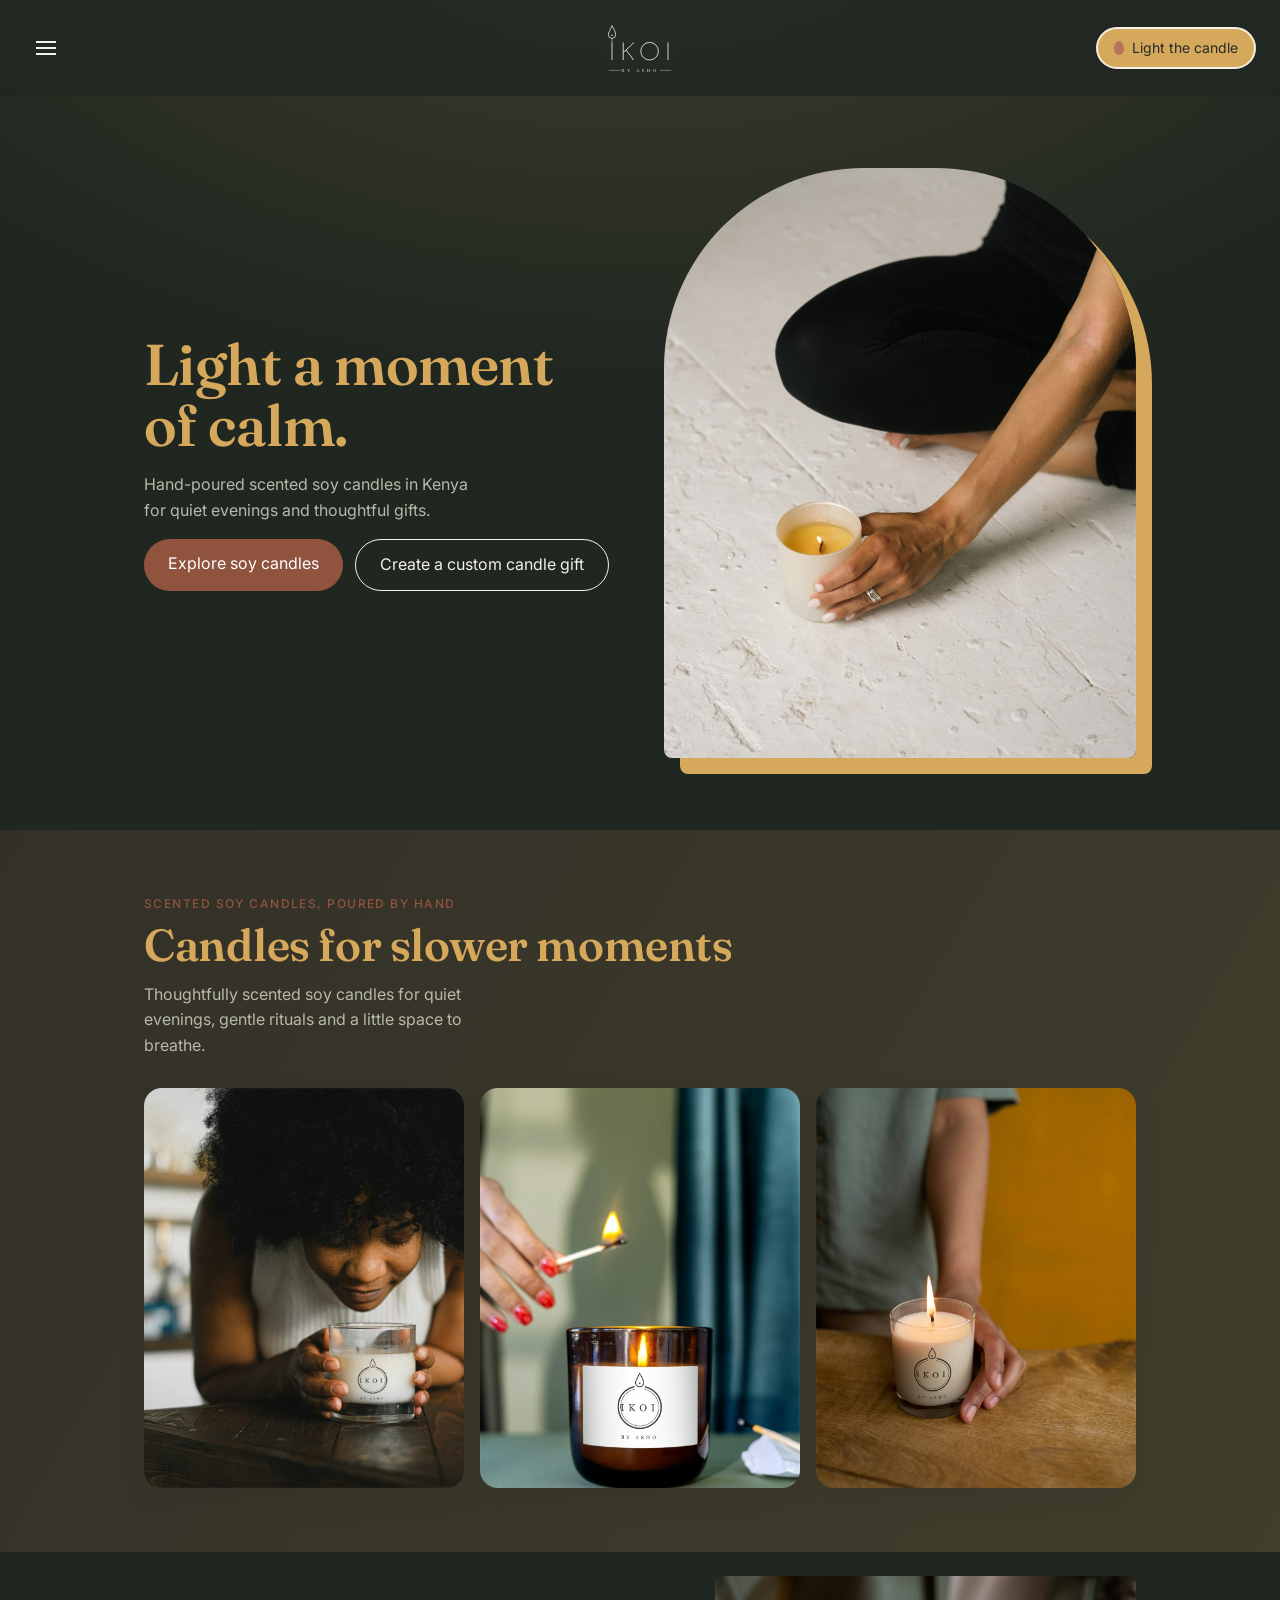
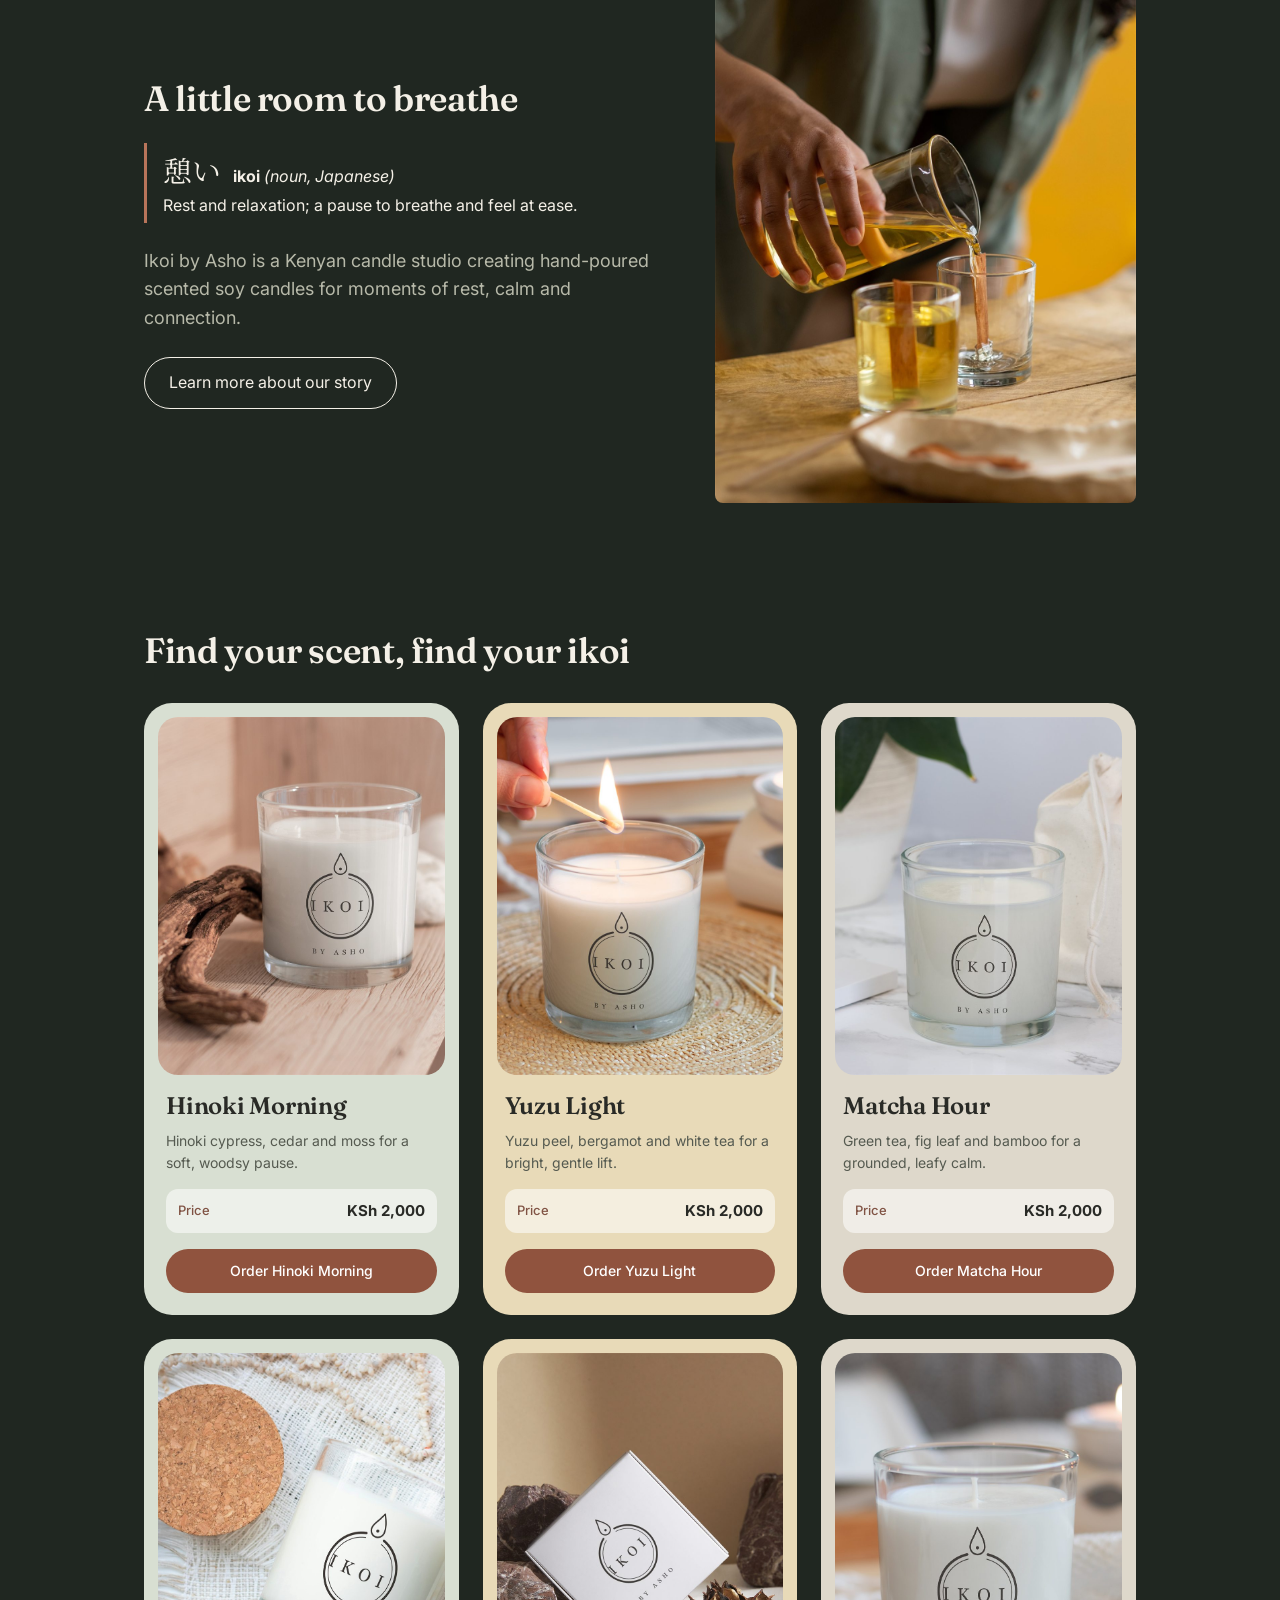
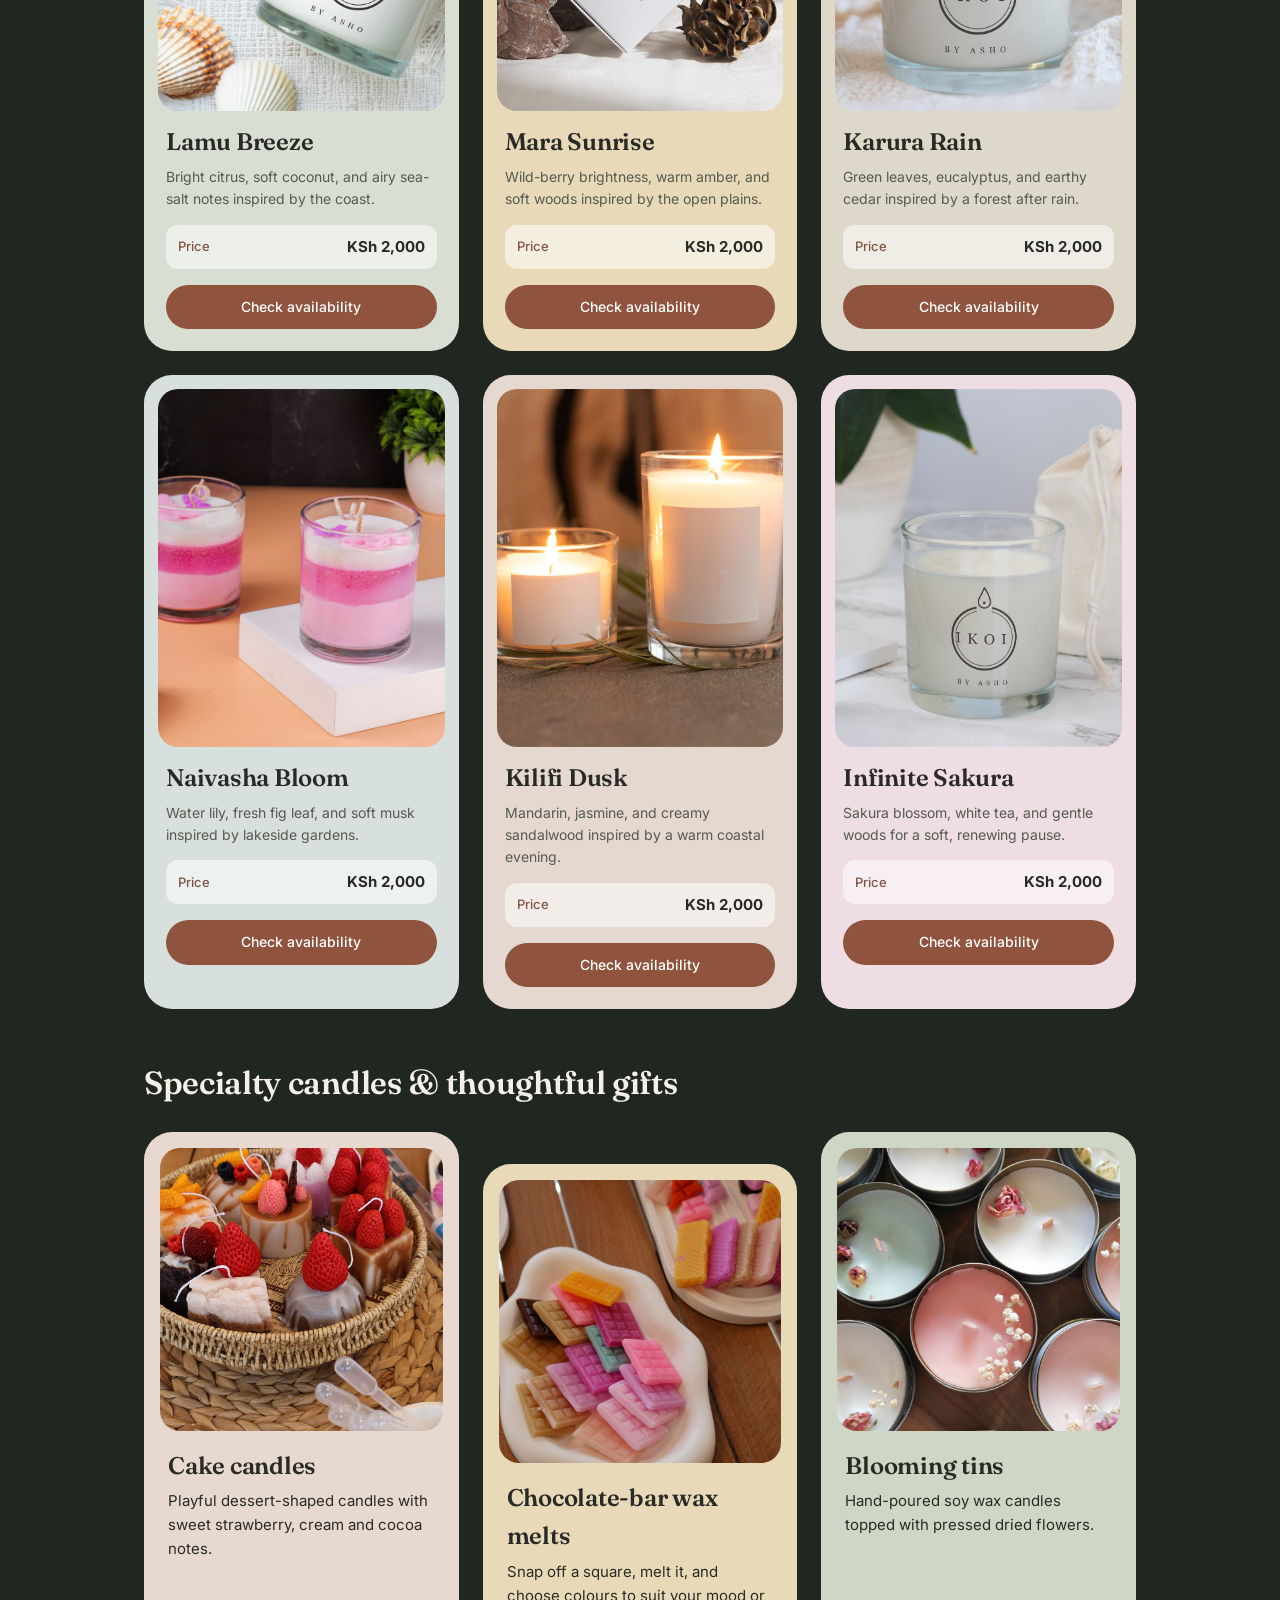
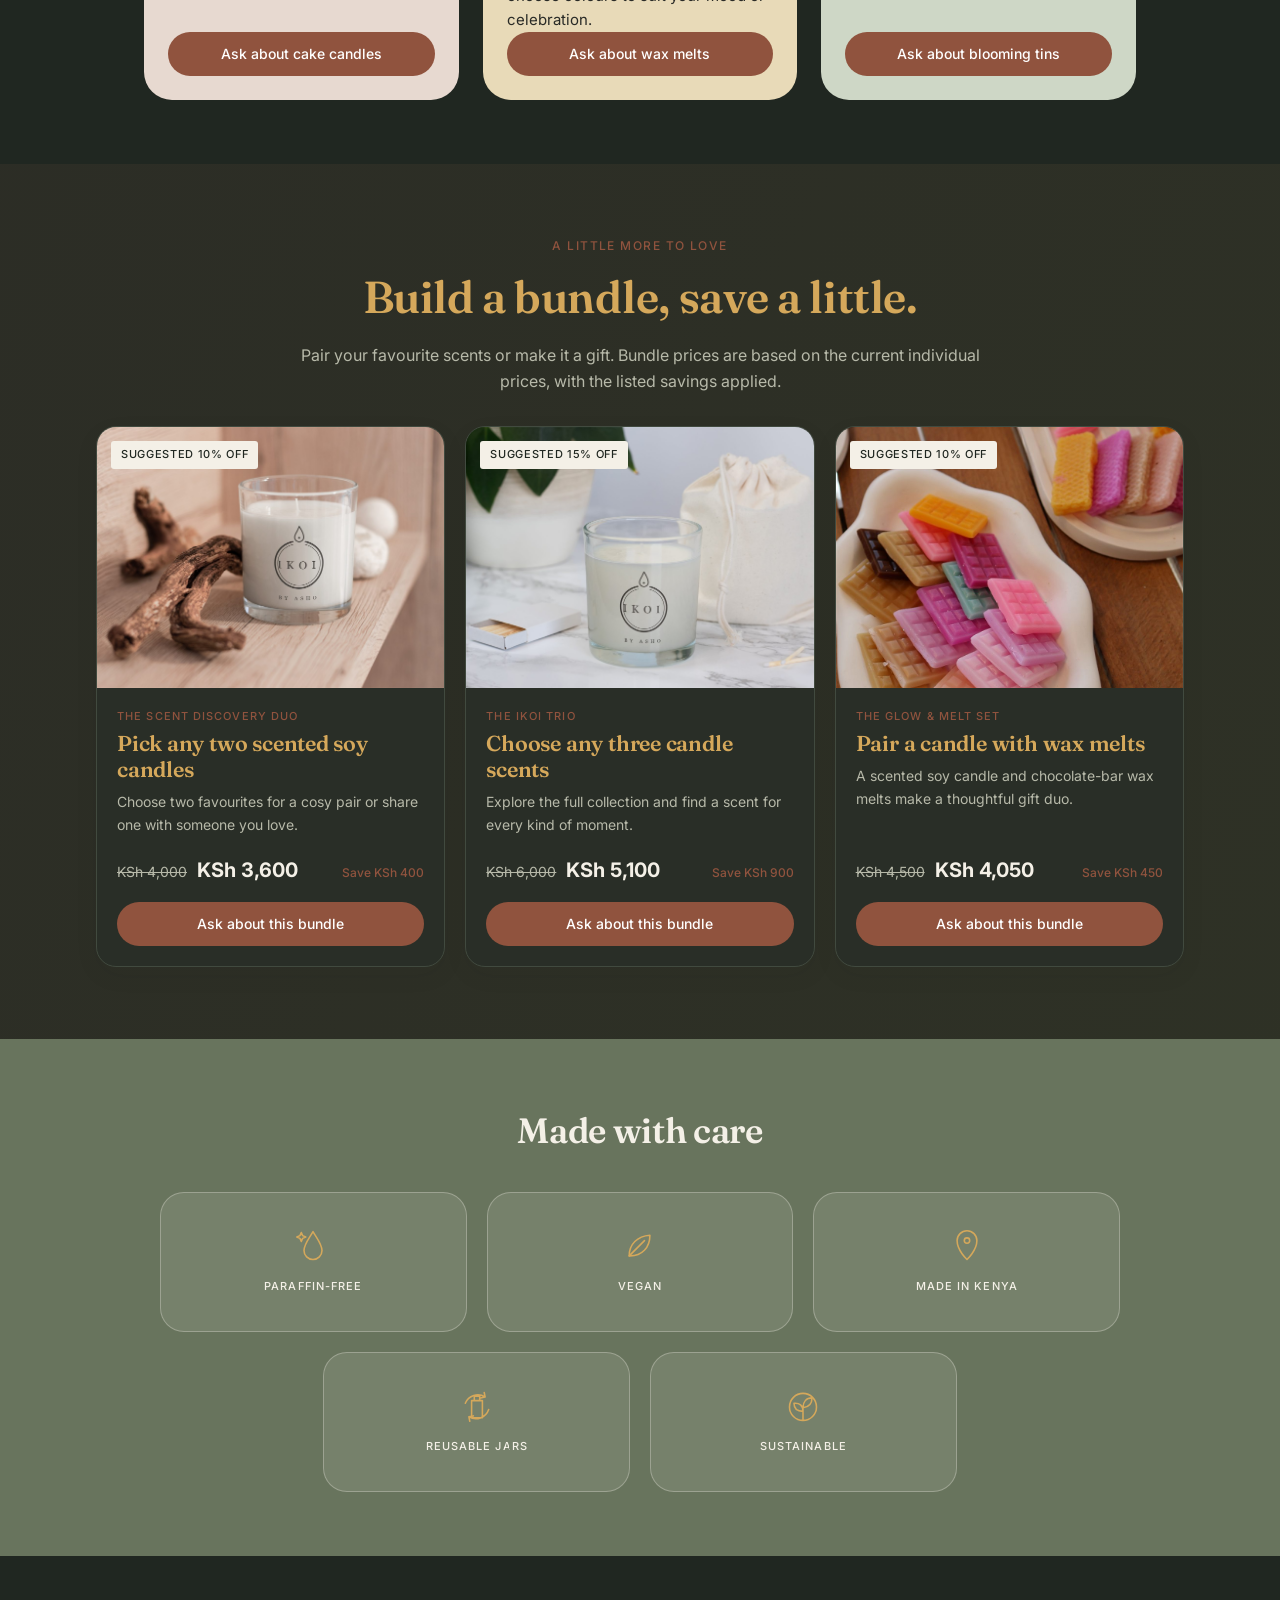
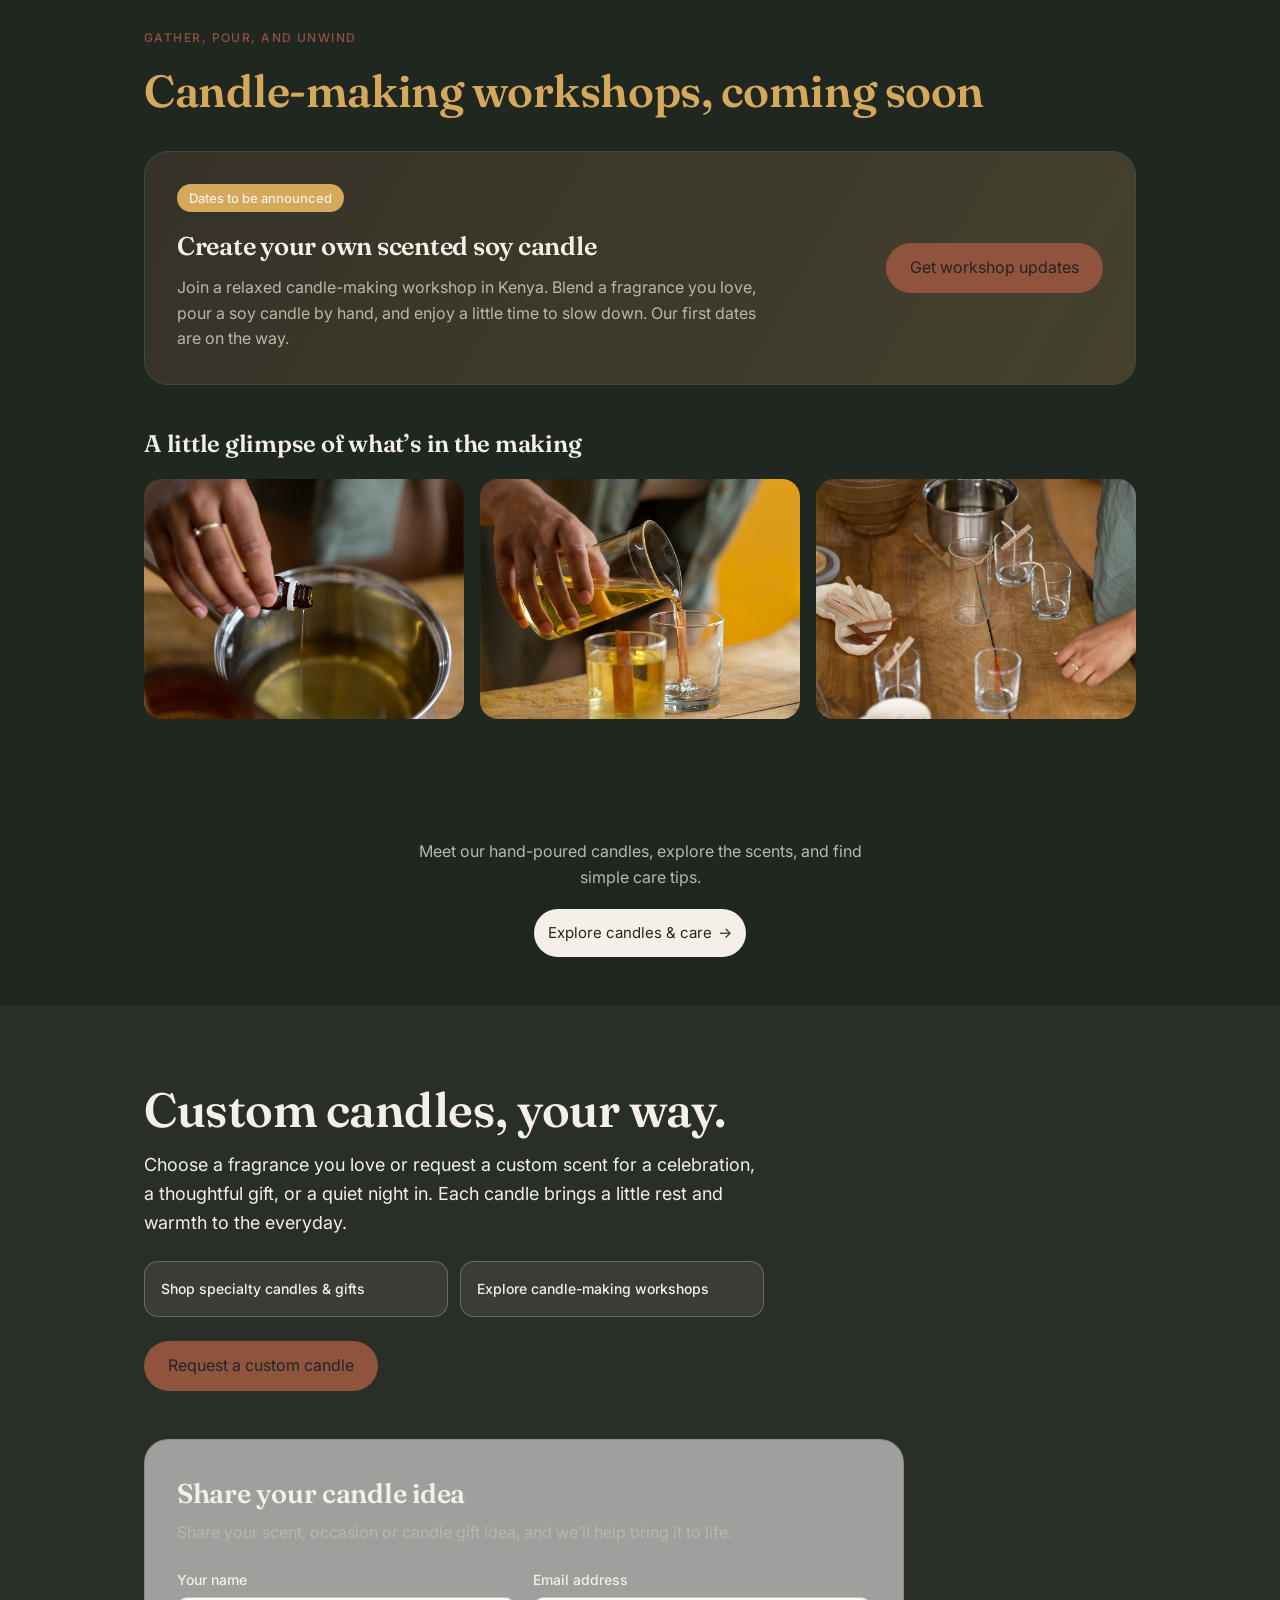
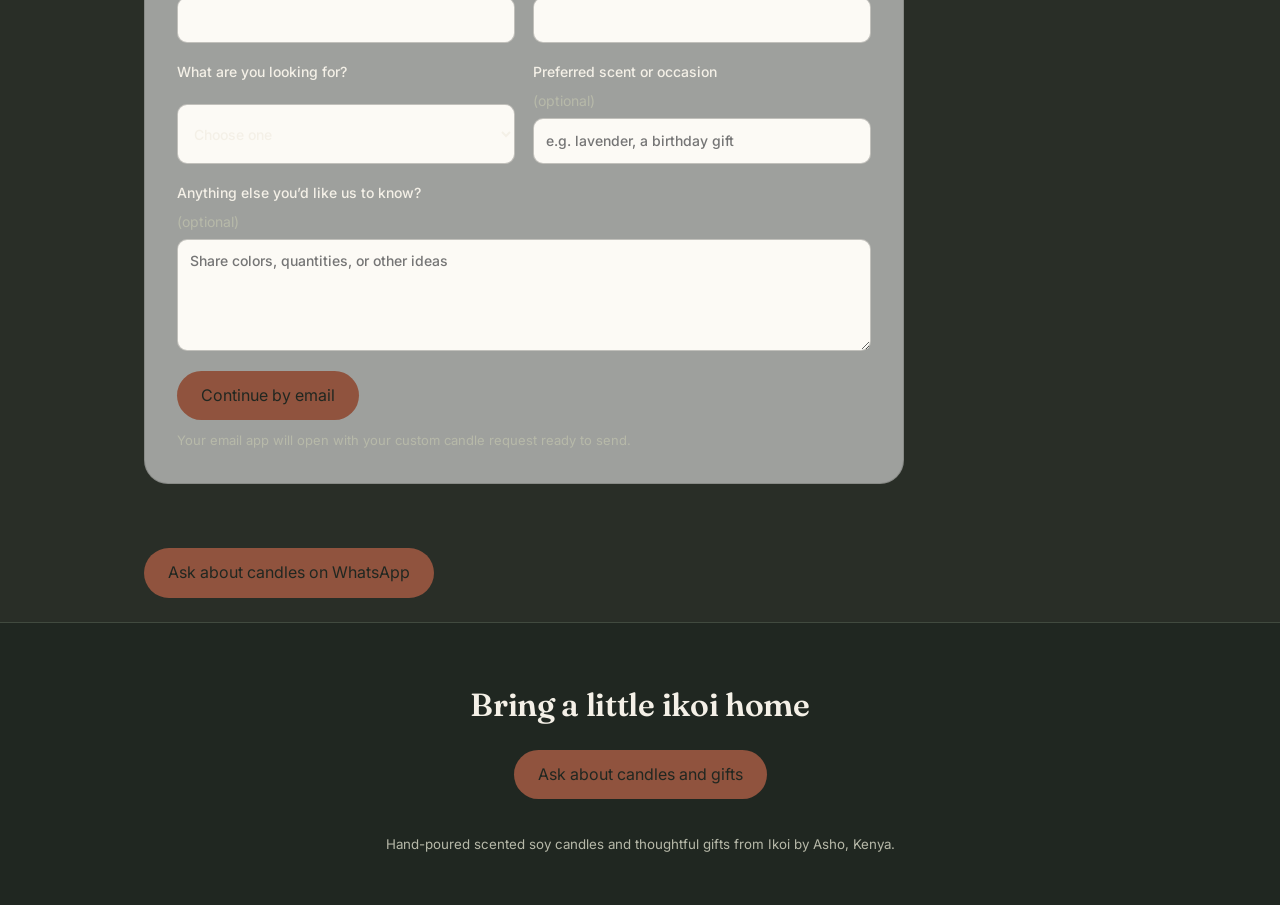
==== commit cf32d08d: "Update website" ====
--- a/index.html
+++ b/index.html
@@ -23,15 +23,15 @@
       <details class="nav-scent-group">
         <summary>Shop by scent</summary>
         <div class="nav-scent-list">
-          <a href="#scent-hinoki-morning"><span>Hinoki Morning<small>KSh 1,500</small></span></a>
-          <a href="#scent-yuzu-light"><span>Yuzu Light<small>KSh 1,500</small></span></a>
-          <a href="#scent-matcha-hour"><span>Matcha Hour<small>KSh 1,500</small></span></a>
-          <a href="#scent-lamu-breeze"><span>Lamu Breeze<small>Planned · Price TBC</small></span></a>
-          <a href="#scent-mara-sunrise"><span>Mara Sunrise<small>Planned · Price TBC</small></span></a>
-          <a href="#scent-karura-rain"><span>Karura Rain<small>Planned · Price TBC</small></span></a>
-          <a href="#scent-naivasha-bloom"><span>Naivasha Bloom<small>Planned · Price TBC</small></span></a>
-          <a href="#scent-kilifi-dusk"><span>Kilifi Dusk<small>Planned · Price TBC</small></span></a>
-          <a href="#scent-infinite-sakura"><span>Infinite Sakura<small>Planned · Price TBC</small></span></a>
+          <a href="#scent-hinoki-morning"><span>Hinoki Morning</span></a>
+          <a href="#scent-yuzu-light"><span>Yuzu Light</span></a>
+          <a href="#scent-matcha-hour"><span>Matcha Hour</span></a>
+          <a href="#scent-lamu-breeze"><span>Lamu Breeze</span></a>
+          <a href="#scent-mara-sunrise"><span>Mara Sunrise</span></a>
+          <a href="#scent-karura-rain"><span>Karura Rain</span></a>
+          <a href="#scent-naivasha-bloom"><span>Naivasha Bloom</span></a>
+          <a href="#scent-kilifi-dusk"><span>Kilifi Dusk</span></a>
+          <a href="#scent-infinite-sakura"><span>Infinite Sakura</span></a>
         </div>
       </details>
       <details class="nav-product-group">
@@ -45,7 +45,7 @@
       <a href="#bundles">Bundles &amp; discounts</a>
       <a href="about.html">Our story</a>
       <a href="#events">Candle workshops</a>
-      <a href="#candle-journal">Candle care</a>
+      <a href="candle-care.html">Candle care &amp; our candles</a>
       <a href="#playful">Custom candles</a>
       <a href="#contact">Contact</a>
     </nav>
@@ -63,7 +63,7 @@
           <a class="button ghost" href="#playful">Create a custom candle gift</a>
         </div>
       </div>
-      <img src="images/wellness-candle-2.jpg" alt="A lit candle held during a quiet moment at home">
+      <img src="images/optimized/wellness-candle-2.jpg" alt="A lit candle held during a quiet moment at home">
     </section>
 
     <section class="jar-showcase" aria-labelledby="jar-showcase-title">
@@ -75,13 +75,13 @@
         </div>
         <div class="jar-mockups">
           <figure class="jar-mockup">
-            <img class="jar-mockup-photo" src="images/Mockups/branded-jar-1.png" alt="A woman holding an Ikoi candle at home" loading="lazy" decoding="async">
+            <img class="jar-mockup-photo" src="images/optimized/Mockups/branded-jar-1.jpg" alt="A woman holding an Ikoi candle at home" loading="lazy" decoding="async">
           </figure>
           <figure class="jar-mockup">
-            <img class="jar-mockup-photo" src="images/Mockups/branded-jar-2.png" alt="A branded amber Ikoi candle being lit" loading="lazy" decoding="async">
+            <img class="jar-mockup-photo" src="images/optimized/Mockups/branded-jar-2.jpg" alt="A branded amber Ikoi candle being lit" loading="lazy" decoding="async">
           </figure>
           <figure class="jar-mockup">
-            <img class="jar-mockup-photo" src="images/Mockups/branded-jar-5.png" alt="A person holding a branded Ikoi candle" loading="lazy" decoding="async">
+            <img class="jar-mockup-photo" src="images/optimized/Mockups/branded-jar-5.jpg" alt="A person holding a branded Ikoi candle" loading="lazy" decoding="async">
           </figure>
         </div>
       </div>
@@ -94,84 +94,93 @@
       <p>Ikoi by Asho is a Kenyan candle studio creating hand-poured scented soy candles for moments of rest, calm and connection.</p>
       <a class="button ghost" href="about.html">Learn more about our story</a>
       </div>
-      <img src="images/candle-making-2.jpg" alt="Warm wax being poured into a candle jar by hand">
+      <img src="images/optimized/candle-making-2.jpg" alt="Warm wax being poured into a candle jar by hand">
     </section>
 
     <section id="collection" class="collection wrap">
       <h2>Find your scent, find your ikoi</h2>
       <div class="cards scent-collection">
         <article class="card" id="scent-hinoki-morning">
-          <img src="images/Mockups/branded-jar-7.png" alt="A branded Ikoi candle on a warm wooden surface" loading="lazy" decoding="async">
+          <img src="images/optimized/Mockups/branded-jar-7.jpg" alt="A branded Ikoi candle on a warm wooden surface" loading="lazy" decoding="async">
           <h3>Hinoki Morning</h3>
           <p>Hinoki cypress, cedar and moss for a soft, woodsy pause.</p>
+          <p class="price-row"><span>Price</span><strong>KSh 2,000</strong></p>
           <a class="bundle-order" href="https://wa.me/254727720317?text=Hi%20Ikoi%2C%20I%27d%20like%20to%20order%20Hinoki%20Morning.">Order Hinoki Morning</a>
         </article>
         <article class="card" id="scent-yuzu-light">
-          <img src="images/Mockups/branded-jar-3.png" alt="A branded Ikoi candle being lit with a match" loading="lazy" decoding="async">
+          <img src="images/optimized/Mockups/branded-jar-3.jpg" alt="A branded Ikoi candle being lit with a match" loading="lazy" decoding="async">
           <h3>Yuzu Light</h3>
           <p>Yuzu peel, bergamot and white tea for a bright, gentle lift.</p>
+          <p class="price-row"><span>Price</span><strong>KSh 2,000</strong></p>
           <a class="bundle-order" href="https://wa.me/254727720317?text=Hi%20Ikoi%2C%20I%27d%20like%20to%20order%20Yuzu%20Light.">Order Yuzu Light</a>
         </article>
         <article class="card" id="scent-matcha-hour">
-          <img src="images/Mockups/branded-jar-8.png" alt="A branded Ikoi candle beside a plant and linen pouch" loading="lazy" decoding="async">
+          <img src="images/optimized/Mockups/branded-jar-8.jpg" alt="A branded Ikoi candle beside a plant and linen pouch" loading="lazy" decoding="async">
           <h3>Matcha Hour</h3>
           <p>Green tea, fig leaf and bamboo for a grounded, leafy calm.</p>
+          <p class="price-row"><span>Price</span><strong>KSh 2,000</strong></p>
           <a class="bundle-order" href="https://wa.me/254727720317?text=Hi%20Ikoi%2C%20I%27d%20like%20to%20order%20Matcha%20Hour.">Order Matcha Hour</a>
         </article>
         <article class="card scent-future" id="scent-lamu-breeze">
-          <img class="scent-idea-photo" src="images/Mockups/branded-jar-7.png" alt="Ikoi branded candle jar used as a placeholder for the Lamu Breeze scent idea" loading="lazy" decoding="async">
+          <img class="scent-idea-photo" src="images/optimized/branded-candle-3.jpg" alt="Ikoi candle styled with seashells as a placeholder for the Lamu Breeze scent idea" loading="lazy" decoding="async">
           <h3>Lamu Breeze</h3>
           <p>Bright citrus, soft coconut, and airy sea-salt notes inspired by the coast.</p>
-          <a class="bundle-order" href="https://wa.me/254727720317?text=Hi%20Ikoi%2C%20I%27m%20interested%20in%20the%20Lamu%20Breeze%20scent%20idea.%20Please%20confirm%20availability%20and%20price.">Ask about this scent</a>
+          <p class="price-row"><span>Price</span><strong>KSh 2,000</strong></p>
+          <a class="bundle-order" href="https://wa.me/254727720317?text=Hi%20Ikoi%2C%20I%27m%20interested%20in%20the%20Lamu%20Breeze%20scent.%20Please%20confirm%20availability.">Check availability</a>
         </article>
         <article class="card scent-future" id="scent-mara-sunrise">
-          <img class="scent-idea-photo" src="images/Mockups/branded-jar-3.png" alt="Ikoi branded candle jar used as a placeholder for the Mara Sunrise scent idea" loading="lazy" decoding="async">
+          <img class="scent-idea-photo" src="images/optimized/scented-candle.jpg" alt="Ikoi candle box on a natural stone display as a placeholder for the Mara Sunrise scent idea" loading="lazy" decoding="async">
           <h3>Mara Sunrise</h3>
           <p>Wild-berry brightness, warm amber, and soft woods inspired by the open plains.</p>
-          <a class="bundle-order" href="https://wa.me/254727720317?text=Hi%20Ikoi%2C%20I%27m%20interested%20in%20the%20Mara%20Sunrise%20scent%20idea.%20Please%20confirm%20availability%20and%20price.">Ask about this scent</a>
+          <p class="price-row"><span>Price</span><strong>KSh 2,000</strong></p>
+          <a class="bundle-order" href="https://wa.me/254727720317?text=Hi%20Ikoi%2C%20I%27m%20interested%20in%20the%20Mara%20Sunrise%20scent.%20Please%20confirm%20availability.">Check availability</a>
         </article>
         <article class="card scent-future" id="scent-karura-rain">
-          <img class="scent-idea-photo" src="images/Mockups/branded-jar-8.png" alt="Ikoi branded candle jar used as a placeholder for the Karura Rain scent idea" loading="lazy" decoding="async">
+          <img class="scent-idea-photo" src="images/optimized/scented-candle-2.jpg" alt="A branded candle in a soft, neutral setting as a placeholder for the Karura Rain scent idea" loading="lazy" decoding="async">
           <h3>Karura Rain</h3>
           <p>Green leaves, eucalyptus, and earthy cedar inspired by a forest after rain.</p>
-          <a class="bundle-order" href="https://wa.me/254727720317?text=Hi%20Ikoi%2C%20I%27m%20interested%20in%20the%20Karura%20Rain%20scent%20idea.%20Please%20confirm%20availability%20and%20price.">Ask about this scent</a>
+          <p class="price-row"><span>Price</span><strong>KSh 2,000</strong></p>
+          <a class="bundle-order" href="https://wa.me/254727720317?text=Hi%20Ikoi%2C%20I%27m%20interested%20in%20the%20Karura%20Rain%20scent.%20Please%20confirm%20availability.">Check availability</a>
         </article>
         <article class="card scent-future" id="scent-naivasha-bloom">
-          <img class="scent-idea-photo" src="images/Mockups/branded-jar-7.png" alt="Ikoi branded candle jar used as a placeholder for the Naivasha Bloom scent idea" loading="lazy" decoding="async">
+          <img class="scent-idea-photo" src="images/optimized/playful-candle-2.jpg" alt="Pink candles with floral details and green foliage as a placeholder for the Naivasha Bloom scent idea" loading="lazy" decoding="async">
           <h3>Naivasha Bloom</h3>
           <p>Water lily, fresh fig leaf, and soft musk inspired by lakeside gardens.</p>
-          <a class="bundle-order" href="https://wa.me/254727720317?text=Hi%20Ikoi%2C%20I%27m%20interested%20in%20the%20Naivasha%20Bloom%20scent%20idea.%20Please%20confirm%20availability%20and%20price.">Ask about this scent</a>
+          <p class="price-row"><span>Price</span><strong>KSh 2,000</strong></p>
+          <a class="bundle-order" href="https://wa.me/254727720317?text=Hi%20Ikoi%2C%20I%27m%20interested%20in%20the%20Naivasha%20Bloom%20scent.%20Please%20confirm%20availability.">Check availability</a>
         </article>
         <article class="card scent-future" id="scent-kilifi-dusk">
-          <img class="scent-idea-photo" src="images/Mockups/branded-jar-3.png" alt="Ikoi branded candle jar used as a placeholder for the Kilifi Dusk scent idea" loading="lazy" decoding="async">
+          <img class="scent-idea-photo" src="images/optimized/scented-candle-3.jpg" alt="Two softly glowing candles as a placeholder for the Kilifi Dusk scent idea" loading="lazy" decoding="async">
           <h3>Kilifi Dusk</h3>
           <p>Mandarin, jasmine, and creamy sandalwood inspired by a warm coastal evening.</p>
-          <a class="bundle-order" href="https://wa.me/254727720317?text=Hi%20Ikoi%2C%20I%27m%20interested%20in%20the%20Kilifi%20Dusk%20scent%20idea.%20Please%20confirm%20availability%20and%20price.">Ask about this scent</a>
+          <p class="price-row"><span>Price</span><strong>KSh 2,000</strong></p>
+          <a class="bundle-order" href="https://wa.me/254727720317?text=Hi%20Ikoi%2C%20I%27m%20interested%20in%20the%20Kilifi%20Dusk%20scent.%20Please%20confirm%20availability.">Check availability</a>
         </article>
         <article class="card scent-future" id="scent-infinite-sakura">
-          <img class="scent-idea-photo" src="images/Mockups/branded-jar-8.png" alt="Ikoi branded candle jar used as a placeholder for the Infinite Sakura scent" loading="lazy" decoding="async">
+          <img class="scent-idea-photo" src="images/optimized/Mockups/branded-jar-8.jpg" alt="Ikoi branded candle jar used as a placeholder for the Infinite Sakura scent" loading="lazy" decoding="async">
           <h3>Infinite Sakura</h3>
           <p>Sakura blossom, white tea, and gentle woods for a soft, renewing pause.</p>
-          <a class="bundle-order" href="https://wa.me/254727720317?text=Hi%20Ikoi%2C%20I%27m%20interested%20in%20the%20Infinite%20Sakura%20scent%20idea.%20Please%20confirm%20availability%20and%20price.">Ask about this scent</a>
+          <p class="price-row"><span>Price</span><strong>KSh 2,000</strong></p>
+          <a class="bundle-order" href="https://wa.me/254727720317?text=Hi%20Ikoi%2C%20I%27m%20interested%20in%20the%20Infinite%20Sakura%20scent.%20Please%20confirm%20availability.">Check availability</a>
         </article>
       </div>
 
       <h2 class="varieties-title" id="varieties">Specialty candles &amp; thoughtful gifts</h2>
       <div class="treats">
         <article class="treat" id="cake-candles">
-          <img src="images/candle-12.jpg" alt="Strawberry and cake-shaped candles in a basket" loading="lazy" decoding="async">
+          <img src="images/optimized/candle-12.jpg" alt="Strawberry and cake-shaped candles in a basket" loading="lazy" decoding="async">
           <h3>Cake candles</h3>
           <p>Playful dessert-shaped candles with sweet strawberry, cream and cocoa notes.</p>
           <a class="bundle-order" href="https://wa.me/254727720317?text=Hi%20Ikoi%2C%20I%27m%20interested%20in%20cake%20candles.%20Please%20share%20the%20available%20options%20and%20prices.">Ask about cake candles</a>
         </article>
         <article class="treat" id="chocolate-bar-wax-melts">
-          <img src="images/candle-13.jpg" alt="Chocolate-bar shaped wax melts on a dish" loading="lazy" decoding="async">
+          <img src="images/optimized/candle-13.jpg" alt="Chocolate-bar shaped wax melts on a dish" loading="lazy" decoding="async">
           <h3>Chocolate-bar wax melts</h3>
           <p>Snap off a square, melt it, and choose colours to suit your mood or celebration.</p>
           <a class="bundle-order" href="https://wa.me/254727720317?text=Hi%20Ikoi%2C%20I%27d%20like%20to%20order%20the%20chocolate-bar%20wax%20melt%20bundle.">Ask about wax melts</a>
         </article>
         <article class="treat" id="blooming-tins">
-          <img src="images/candle-5.jpg" alt="Tin candles topped with dried flowers" loading="lazy" decoding="async">
+          <img src="images/optimized/candle-5.jpg" alt="Tin candles topped with dried flowers" loading="lazy" decoding="async">
           <h3>Blooming tins</h3>
           <p>Hand-poured soy wax candles topped with pressed dried flowers.</p>
           <a class="bundle-order" href="https://wa.me/254727720317?text=Hi%20Ikoi%2C%20I%27m%20interested%20in%20blooming%20tins.%20Please%20share%20the%20available%20options%20and%20prices.">Ask about blooming tins</a>
@@ -183,44 +192,44 @@
       <div class="bundle-inner">
         <p class="bundle-kicker">A little more to love</p>
         <h2 id="bundle-title">Build a bundle, save a little.</h2>
-        <p class="bundle-intro">Pair your favourite scents or make it a gift. These suggested bundle prices are a starting point, based on the current individual prices—adjust them to suit your final offers.</p>
+        <p class="bundle-intro">Pair your favourite scents or make it a gift. Bundle prices are based on the current individual prices, with the listed savings applied.</p>
         <div class="bundle-grid">
           <article class="bundle-card">
             <div class="bundle-image">
-              <img src="images/Mockups/branded-jar-7.png" alt="An Ikoi scented soy candle for a two-candle bundle" loading="lazy" decoding="async">
+              <img src="images/optimized/Mockups/branded-jar-7.jpg" alt="An Ikoi scented soy candle for a two-candle bundle" loading="lazy" decoding="async">
               <span class="bundle-badge">Suggested 10% off</span>
             </div>
             <div class="bundle-card-content">
               <p class="bundle-label">The scent discovery duo</p>
               <h3>Pick any two scented soy candles</h3>
               <p>Choose two favourites for a cosy pair or share one with someone you love.</p>
-              <p class="bundle-price"><span class="bundle-was">KSh 3,000</span><strong>KSh 2,700</strong><span class="bundle-save">Save KSh 300</span></p>
+              <p class="bundle-price"><span class="bundle-was">KSh 4,000</span><strong>KSh 3,600</strong><span class="bundle-save">Save KSh 400</span></p>
               <a class="bundle-order" href="https://wa.me/254727720317?text=Hi%20Ikoi%2C%20I%27m%20interested%20in%20the%20Scent%20Discovery%20Duo.%20Please%20confirm%20availability%20and%20final%20bundle%20price.">Ask about this bundle</a>
             </div>
           </article>
           <article class="bundle-card">
             <div class="bundle-image">
-              <img src="images/Mockups/branded-jar-8.png" alt="An Ikoi candle in a leafy setting for a three-candle bundle" loading="lazy" decoding="async">
+              <img src="images/optimized/Mockups/branded-jar-8.jpg" alt="An Ikoi candle in a leafy setting for a three-candle bundle" loading="lazy" decoding="async">
               <span class="bundle-badge">Suggested 15% off</span>
             </div>
             <div class="bundle-card-content">
               <p class="bundle-label">The Ikoi trio</p>
               <h3>Choose any three candle scents</h3>
               <p>Explore the full collection and find a scent for every kind of moment.</p>
-              <p class="bundle-price"><span class="bundle-was">KSh 4,500</span><strong>KSh 3,825</strong><span class="bundle-save">Save KSh 675</span></p>
+              <p class="bundle-price"><span class="bundle-was">KSh 6,000</span><strong>KSh 5,100</strong><span class="bundle-save">Save KSh 900</span></p>
               <a class="bundle-order" href="https://wa.me/254727720317?text=Hi%20Ikoi%2C%20I%27m%20interested%20in%20the%20Ikoi%20Trio.%20Please%20confirm%20availability%20and%20final%20bundle%20price.">Ask about this bundle</a>
             </div>
           </article>
           <article class="bundle-card">
             <div class="bundle-image">
-              <img src="images/candle-13.jpg" alt="Chocolate-bar shaped wax melts for a candle and wax-melt gift set" loading="lazy" decoding="async">
+              <img src="images/optimized/candle-13.jpg" alt="Chocolate-bar shaped wax melts for a candle and wax-melt gift set" loading="lazy" decoding="async">
               <span class="bundle-badge">Suggested 10% off</span>
             </div>
             <div class="bundle-card-content">
               <p class="bundle-label">The glow &amp; melt set</p>
               <h3>Pair a candle with wax melts</h3>
               <p>A scented soy candle and chocolate-bar wax melts make a thoughtful gift duo.</p>
-              <p class="bundle-price"><span class="bundle-was">KSh 4,000</span><strong>KSh 3,600</strong><span class="bundle-save">Save KSh 400</span></p>
+              <p class="bundle-price"><span class="bundle-was">KSh 4,500</span><strong>KSh 4,050</strong><span class="bundle-save">Save KSh 450</span></p>
               <a class="bundle-order" href="https://wa.me/254727720317?text=Hi%20Ikoi%2C%20I%27m%20interested%20in%20the%20Glow%20and%20Melt%20Set.%20Please%20confirm%20availability%20and%20final%20bundle%20price.">Ask about this bundle</a>
             </div>
           </article>
@@ -267,60 +276,15 @@
       </article>
       <h3 class="event-gallery-title">A little glimpse of what’s in the making</h3>
       <div class="event-gallery">
-        <img src="images/candle-making-1.jpg" alt="Fragrance being blended into warm candle wax">
-        <img src="images/candle-making-2.jpg" alt="Candle wax being poured into a glass vessel">
-        <img src="images/candle-making-3.jpg" alt="A bright table set up for a candle-making session">
-      </div>
-    </section>
-
-    <section id="candle-journal" class="candle-journal wrap" aria-labelledby="candle-journal-title">
-      <p class="journal-kicker">The Ikoi candle journal</p>
-      <h2 id="candle-journal-title">A little guide to candle care</h2>
-      <p class="journal-intro">Simple fire-safety and candle-care tips to help you enjoy every glow with care. Always follow the instructions provided with your candle.</p>
-      <div class="journal-grid">
-        <article class="journal-card">
-          <p class="journal-meta">Fire safety · A quick read</p>
-          <h3>A safer, softer glow</h3>
-          <p>Keep these simple precautions in mind whenever you light a candle at home.</p>
-          <details>
-            <summary>Read the tips</summary>
-            <ul>
-              <li>Keep a burning candle within sight, and extinguish it before leaving the room or going to sleep.</li>
-              <li>Place it on a stable, heat-resistant surface, away from drafts and anything that can catch fire.</li>
-              <li>Keep candles out of reach of children and pets, and leave space between burning candles.</li>
-              <li>Never move a burning candle or pour water on hot wax. Extinguish the flame carefully and let the vessel cool before handling.</li>
-            </ul>
-          </details>
-        </article>
-        <article class="journal-card">
-          <p class="journal-meta">Candle care · A quick read</p>
-          <h3>Make the first burn count</h3>
-          <p>A little patience at the beginning can help your candle burn more evenly over time.</p>
-          <details>
-            <summary>Read the tips</summary>
-            <ul>
-              <li>Set your candle on a level, heat-resistant surface away from moving air.</li>
-              <li>For an even melt, let the wax melt across the surface on the first burn, while following the candle’s care label.</li>
-              <li>Keep each burn to no more than four hours, or less if the candle’s instructions say so.</li>
-              <li>Let the candle cool completely before lighting it again.</li>
-            </ul>
-          </details>
-        </article>
-        <article class="journal-card">
-          <p class="journal-meta">Candle care · A quick read</p>
-          <h3>Keep your candle at its best</h3>
-          <p>Small habits between burns help keep your candle tidy and ready for your next moment of ikoi.</p>
-          <details>
-            <summary>Read the tips</summary>
-            <ul>
-              <li>When the candle is completely cool, trim the wick to about ¼ inch before lighting, unless its care label advises otherwise.</li>
-              <li>Keep the wax free of wick trimmings, matches and other debris.</li>
-              <li>Stop burning when about ½ inch of wax remains, or sooner if the candle’s instructions recommend it.</li>
-              <li>Do not use a candle if its vessel is cracked or damaged.</li>
-            </ul>
-          </details>
-        </article>
-      </div>
+        <img src="images/optimized/candle-making-1.jpg" alt="Fragrance being blended into warm candle wax">
+        <img src="images/optimized/candle-making-2.jpg" alt="Candle wax being poured into a glass vessel">
+        <img src="images/optimized/candle-making-3.jpg" alt="A bright table set up for a candle-making session">
+      </div>
+    </section>
+
+    <section class="candle-care-link wrap" aria-label="Candle care information">
+      <p>Meet our hand-poured candles, explore the scents, and find simple care tips.</p>
+      <a class="button candle-care-cta" href="candle-care.html">Explore candles &amp; care <span aria-hidden="true">→</span></a>
     </section>
 
     <section id="playful" class="play">
@@ -370,15 +334,7 @@
           <button class="button" type="submit">Continue by email</button>
           <p class="form-note">Your email app will open with your custom candle request ready to send.</p>
         </form>
-
-        <div class="gallery">
-          <img src="images/playful-candle-2.jpg" alt="Colorful sculptural candles in playful shapes">
-          <img src="images/Playful-candle-4.jpg" alt="Decorative flower-shaped candles">
-          <img src="images/playful-candle-5.jpg" alt="A colorful display of handmade candles at a pop-up">
-          <img src="images/custom-gifts.jpg" alt="A handmade candle being packed as a gift">
-          <img src="images/scented-candle-3.jpg" alt="A candle glowing during a quiet, restful moment">
-          <img src="images/playful-candle-6.jpg" alt="A candle gift being carefully wrapped">
-        </div><p><a class="button" href="https://wa.me/254727720317">Ask about candles on WhatsApp</a></p>
+        <p><a class="button" href="https://wa.me/254727720317">Ask about candles on WhatsApp</a></p>
        </div>
     </section>
   </main>
@@ -404,7 +360,7 @@
       window.location.href=`mailto:hello@ikoibyasho.com?subject=${encodeURIComponent('Custom candle request')}&body=${encodeURIComponent(body)}`;
     });
     const lb=document.getElementById('lightbox'),lbi=lb.querySelector('img');
-    document.querySelectorAll('.gallery img,.event-gallery img,.treat img,.card img').forEach(i=>{
+    document.querySelectorAll('.event-gallery img,.treat img,.card img').forEach(i=>{
       i.tabIndex=0;i.style.cursor='zoom-in';
       const open=()=>{lbi.src=i.src;lbi.alt=i.alt;lb.showModal()};
       i.addEventListener('click',open);
--- a/style.css
+++ b/style.css
@@ -73,9 +73,10 @@
 .card h3{font-size:1.5rem;margin:12px 0 4px}
 .card p{margin:0;font-size:14px;color:var(--muted)}
 .card .price-row,.treat .price-row{display:flex;align-items:center;justify-content:space-between;margin:14px 8px 0;padding:10px 12px;border-radius:12px;background:rgba(255,255,255,.55);color:#805344;font-size:13px;font-weight:500}
-.card .price-row strong,.treat .price-row strong{color:var(--ink);font-family:Inter,sans-serif;font-size:15px;white-space:nowrap}
+.card .price-row strong,.treat .price-row strong{color:#292a26;font-family:Inter,sans-serif;font-size:15px;white-space:nowrap}
 .card{display:flex;flex-direction:column}
 .card .bundle-order,.treat .bundle-order{width:calc(100% - 16px);margin:auto 8px 0}
+.card .bundle-order{margin-top:16px}
 .scent-future{scroll-margin-top:130px}
 #scent-lamu-breeze{background:#d8dfd2}
 #scent-mara-sunrise{background:#e8dab8}
@@ -134,7 +135,8 @@
 .event-gallery img{width:100%;aspect-ratio:4/3;object-fit:cover;border-radius:18px;display:block;cursor:zoom-in}
 
 .candle-journal{padding-top:72px;padding-bottom:72px}
-#candle-journal{scroll-margin-top:120px}
+#candle-care-main .about-story{padding-bottom:32px}
+#candle-care-guide{padding-top:32px}
 .journal-kicker,.journal-meta{margin:0;color:var(--accent-strong);font-size:12px;font-weight:500;letter-spacing:.1em;text-transform:uppercase}
 .candle-journal h2{margin:4px 0 10px;color:var(--head);font-size:clamp(2rem,4vw,2.8rem)}
 .journal-intro{max-width:62ch;margin:0 0 28px;color:var(--muted)}
@@ -147,6 +149,12 @@
 .journal-card summary{color:var(--accent-strong);font-size:14px;font-weight:500;cursor:pointer}
 .journal-card details ul{margin:12px 0 0;padding-left:20px;color:var(--muted);font-size:14px}
 .journal-card details li+li{margin-top:8px}
+.candle-care-link{padding-top:48px;padding-bottom:48px;text-align:center}
+.candle-care-link p{max-width:48ch;margin:0 auto 18px;color:var(--muted)}
+.candle-care-cta{display:inline-flex;align-items:center;gap:6px;padding:12px 14px;font-size:15px;white-space:nowrap;transition:transform .2s,box-shadow .2s}
+.candle-care-cta:hover{box-shadow:0 0 0 3px rgba(213,168,91,.2),0 8px 18px rgba(41,42,38,.16)}
+.candle-care-cta span{display:inline-block;flex-shrink:0;transition:transform .2s}
+.candle-care-cta:hover span{transform:translateX(3px)}
 
 .actions{display:flex;flex-wrap:wrap;gap:12px}
 .button.ghost{background:transparent;color:var(--ink);border:1px solid var(--ink)}
@@ -219,10 +227,6 @@
 .treat img{width:100%;aspect-ratio:1;object-fit:cover;border-radius:20px;display:block}
 .treat h3{font-size:1.5rem;margin:16px 8px 4px}
 .treat p{margin:0 8px;font-size:15px}
-.gallery{display:grid;grid-template-columns:repeat(3,1fr);gap:16px;padding-bottom:72px}
-.gallery img{width:100%;aspect-ratio:1;object-fit:cover;border-radius:16px;display:block}
-.gallery img:nth-child(3n+2){border-radius:999px 999px 16px 16px}
-
 @media(max-width:760px){
   header{grid-template-columns:1fr auto 1fr;gap:12px;padding:12px 20px}
   .logo-wordmark{width:96px;height:74px}
@@ -246,10 +250,11 @@
   .event-card{align-items:flex-start;flex-direction:column;padding:24px}
   .bundle-grid{grid-template-columns:repeat(2,minmax(0,1fr))}
   .journal-grid{grid-template-columns:repeat(2,minmax(0,1fr))}
-  .craft-values{grid-template-columns:repeat(2,minmax(0,1fr))}
+  .craft-values{grid-template-columns:repeat(2,minmax(0,1fr));gap:12px}
+  .craft-values li{grid-column:auto;min-height:112px;gap:10px;padding:14px 8px;border-radius:18px}
   .craft-values li:nth-child(4),.craft-values li:nth-child(5){grid-column:auto}
-  .craft-values li:last-child:nth-child(odd){grid-column:1/-1}
-  .cards,.treats,.gallery,.event-gallery{grid-template-columns:1fr 1fr}
+  .craft-values li:last-child:nth-child(odd){grid-column:1/-1;width:calc(50% - 6px);justify-self:center}
+  .cards,.treats,.event-gallery{grid-template-columns:1fr 1fr}
   .treat:nth-child(2){margin-top:0}
   #varieties{scroll-margin-top:190px}
 }
@@ -261,7 +266,7 @@
   .bundle-grid{grid-template-columns:1fr}
   .journal-grid{grid-template-columns:1fr}
   #varieties{scroll-margin-top:220px}
-  .cards,.treats,.gallery,.event-gallery{grid-template-columns:1fr}
+  .cards,.treats,.event-gallery{grid-template-columns:1fr}
   .jar-showcase{padding:48px 0}
   .jar-mockups{gap:10px}
   .jar-mockup{border-radius:12px}
@@ -305,8 +310,6 @@
 .craft{background:var(--plum);color:#f4f0e7}
 .treat{color:#292a26;transition:transform .35s ease-out}
 .treat:hover{transform:translateY(-3px)}
-.gallery img{transition:transform .25s}
-.gallery img:hover{transform:scale(1.04)}
 #lightbox{border:0;padding:0;background:transparent;max-width:min(92vw,720px)}
 #lightbox::backdrop{background:rgba(32,39,33,.88)}
 #lightbox img{max-width:100%;max-height:85vh;border-radius:20px;display:block}
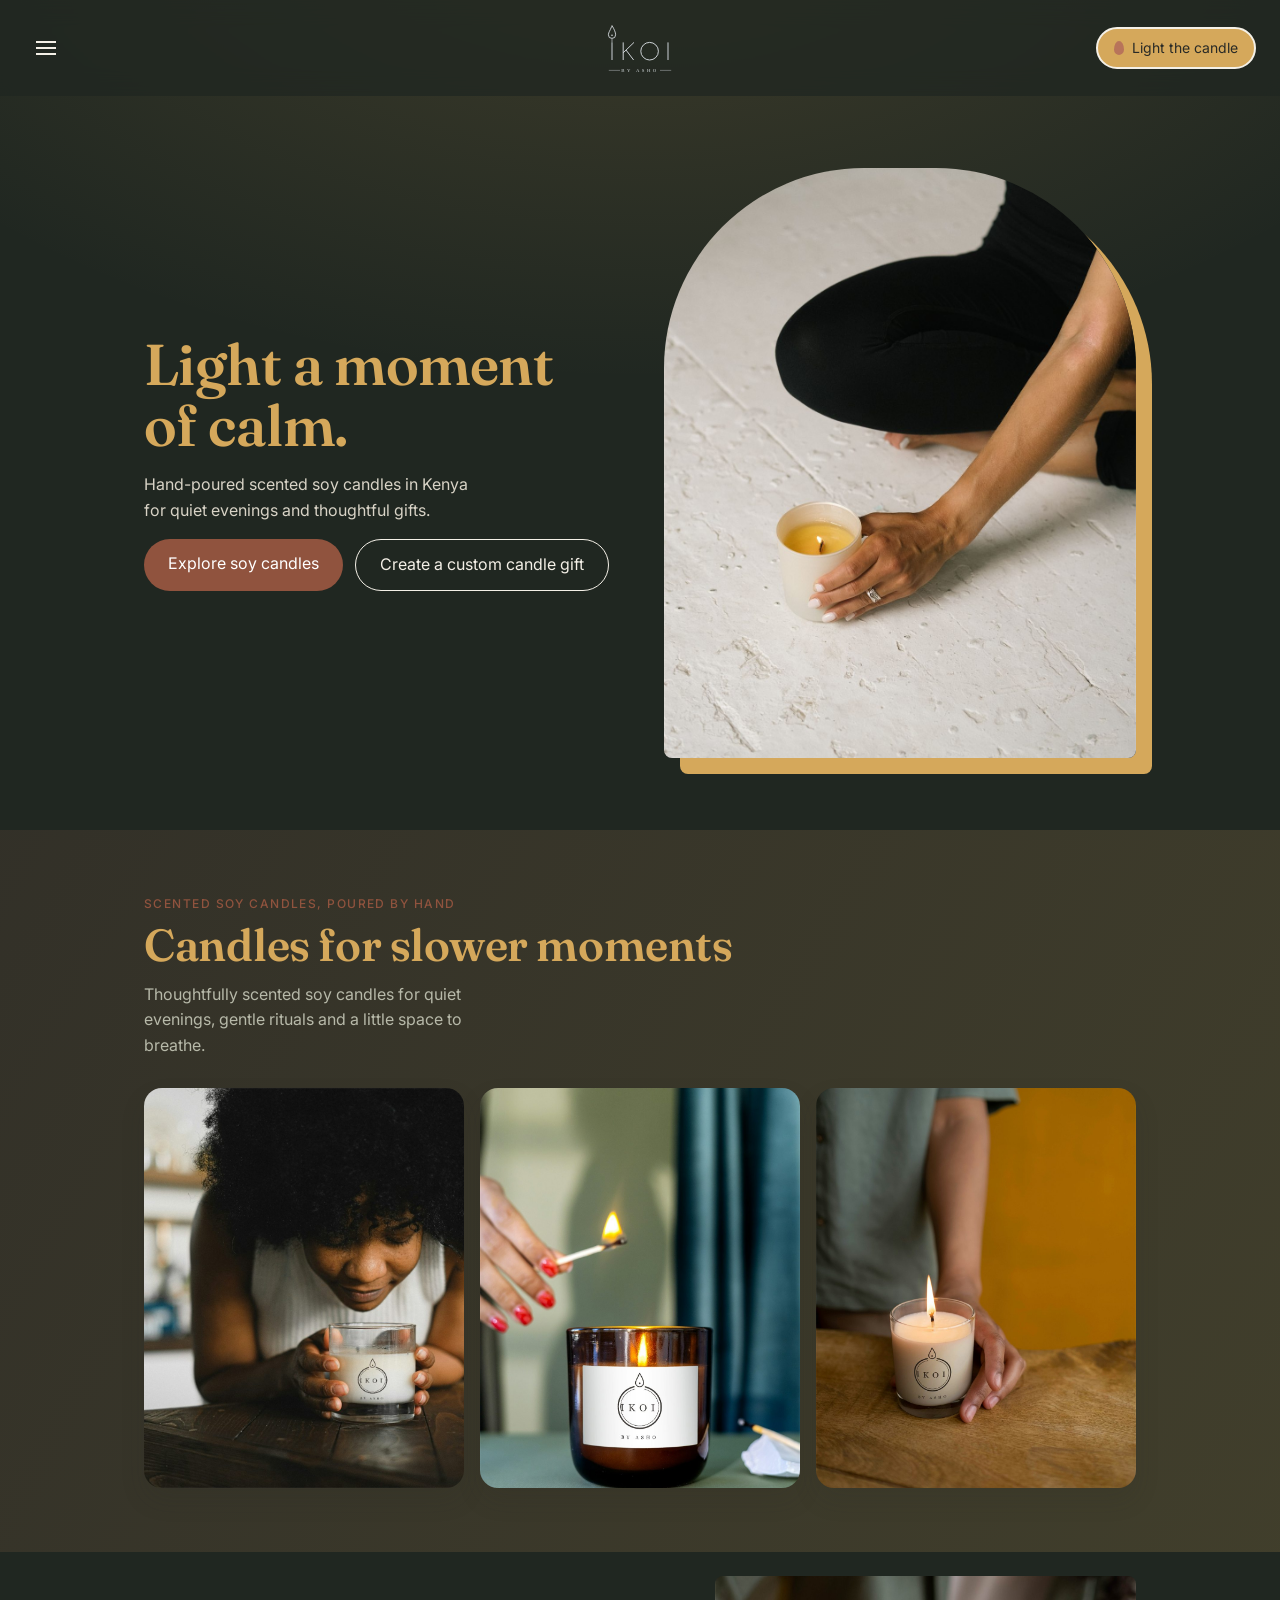
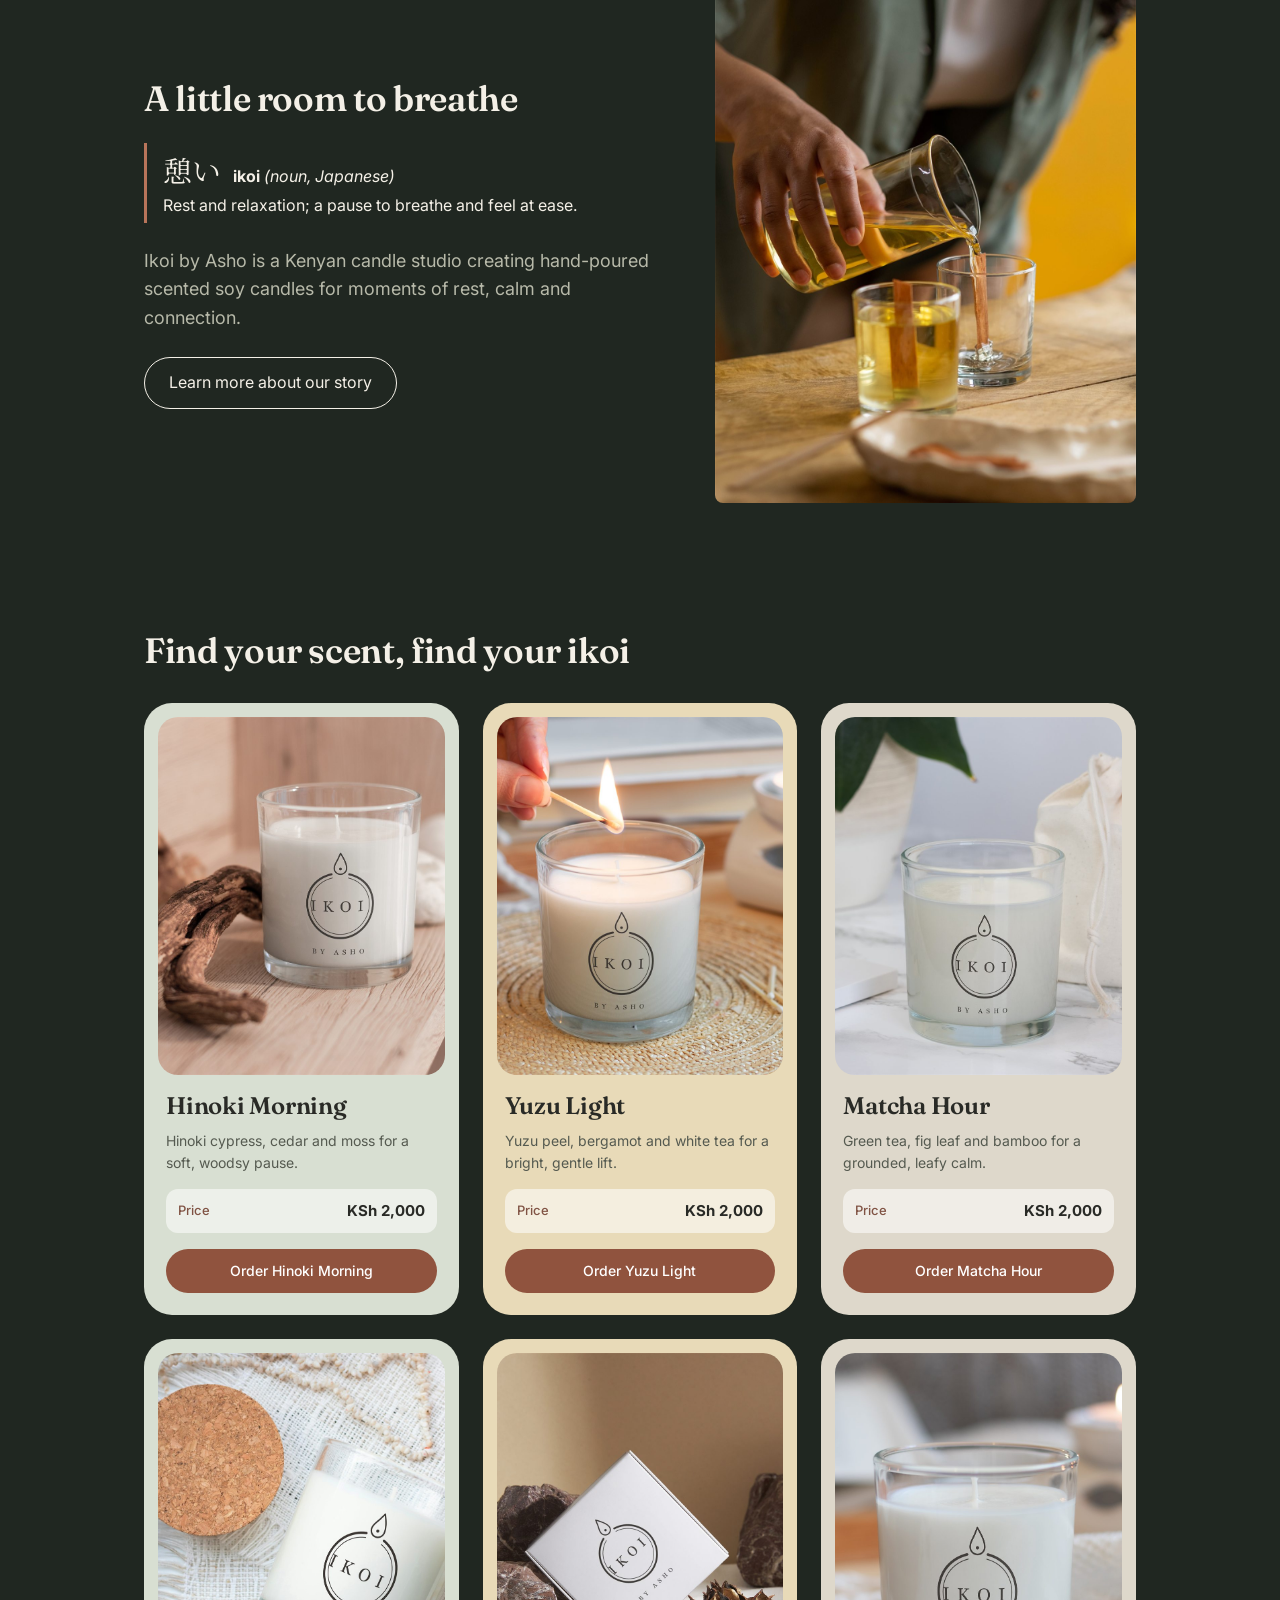
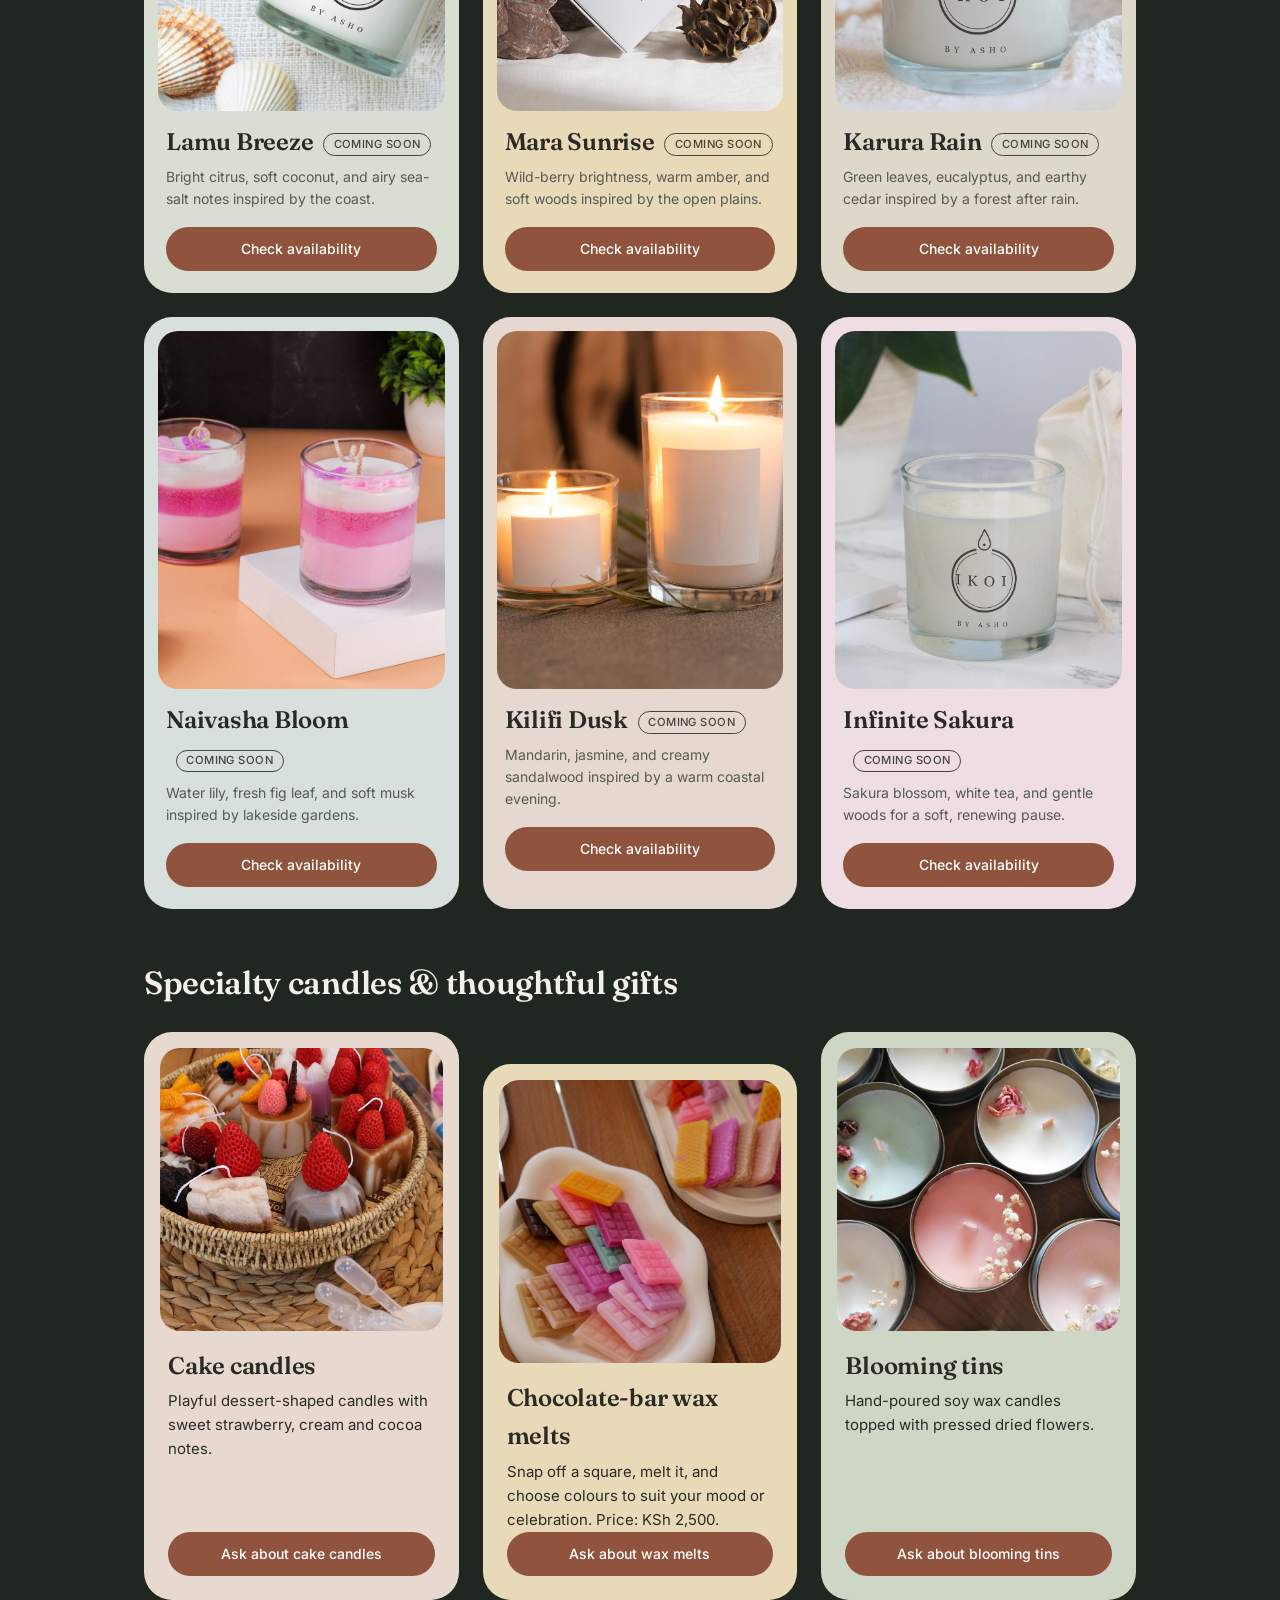
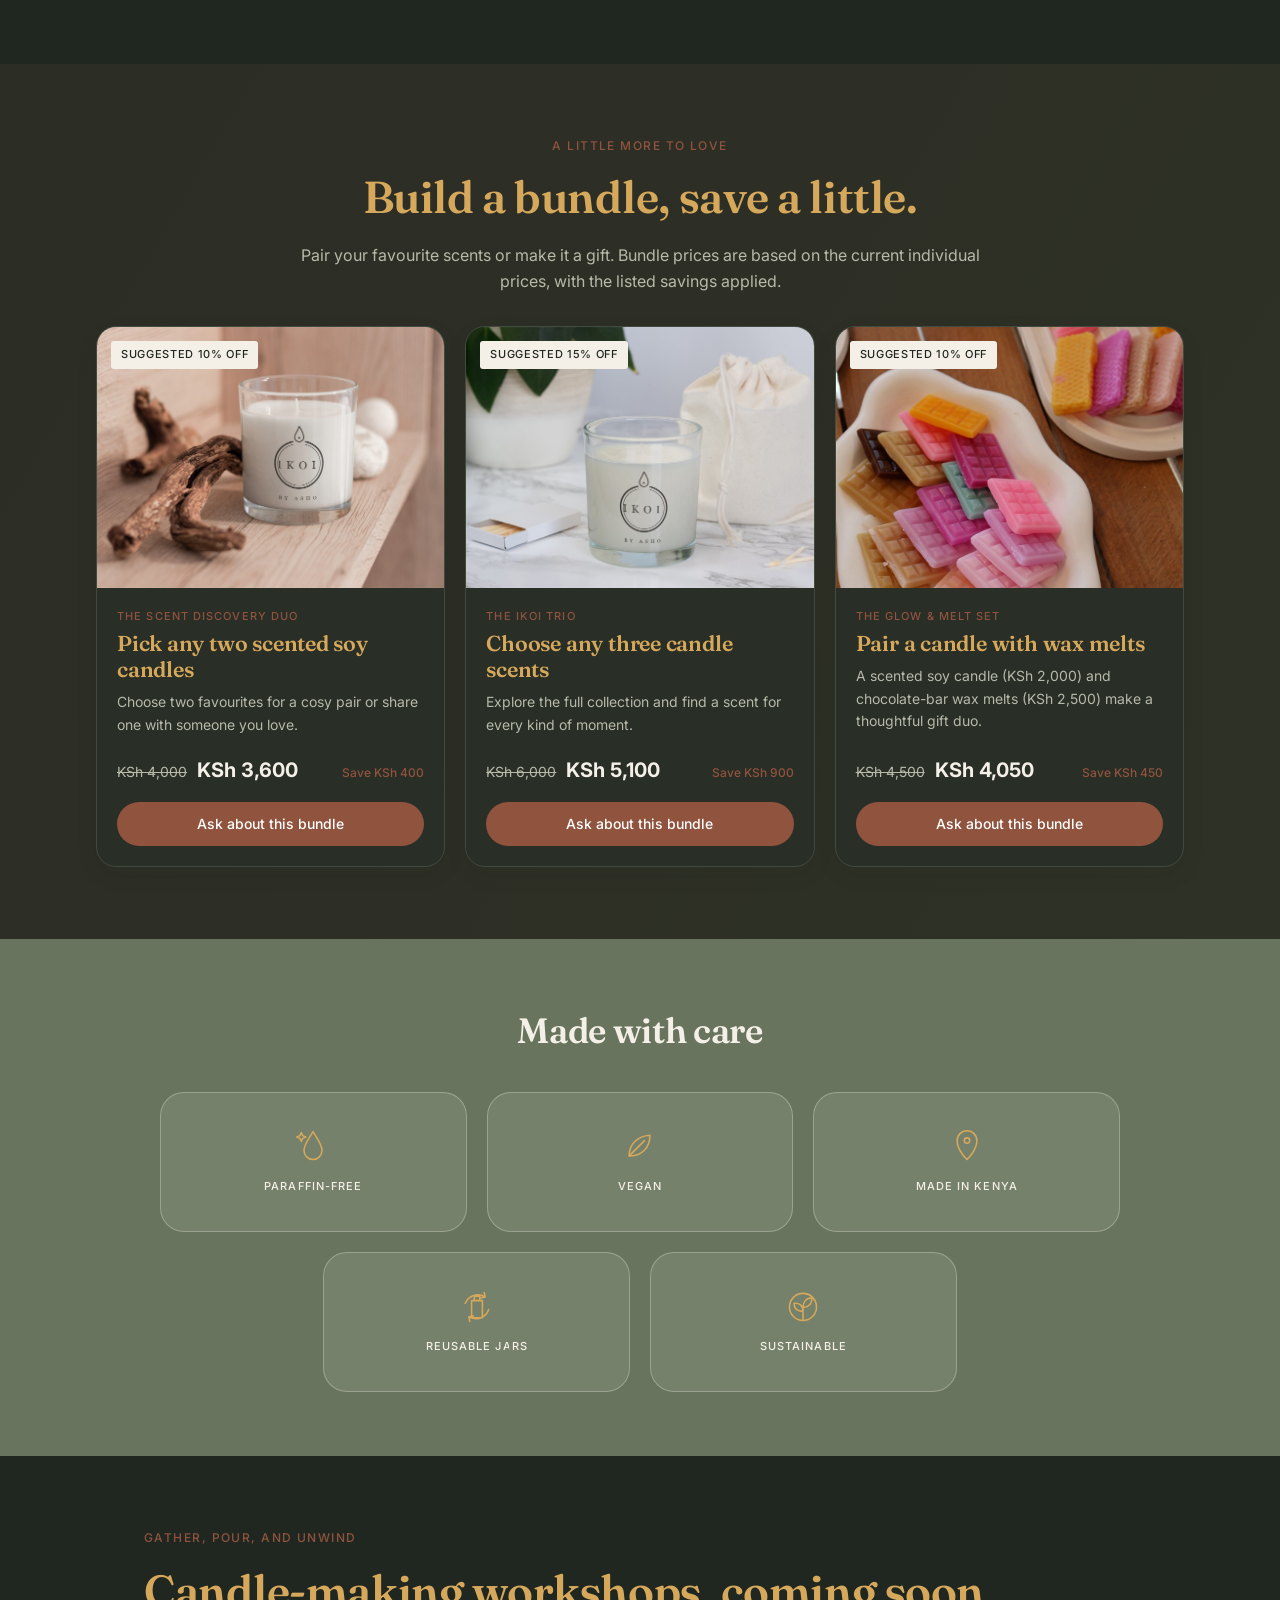
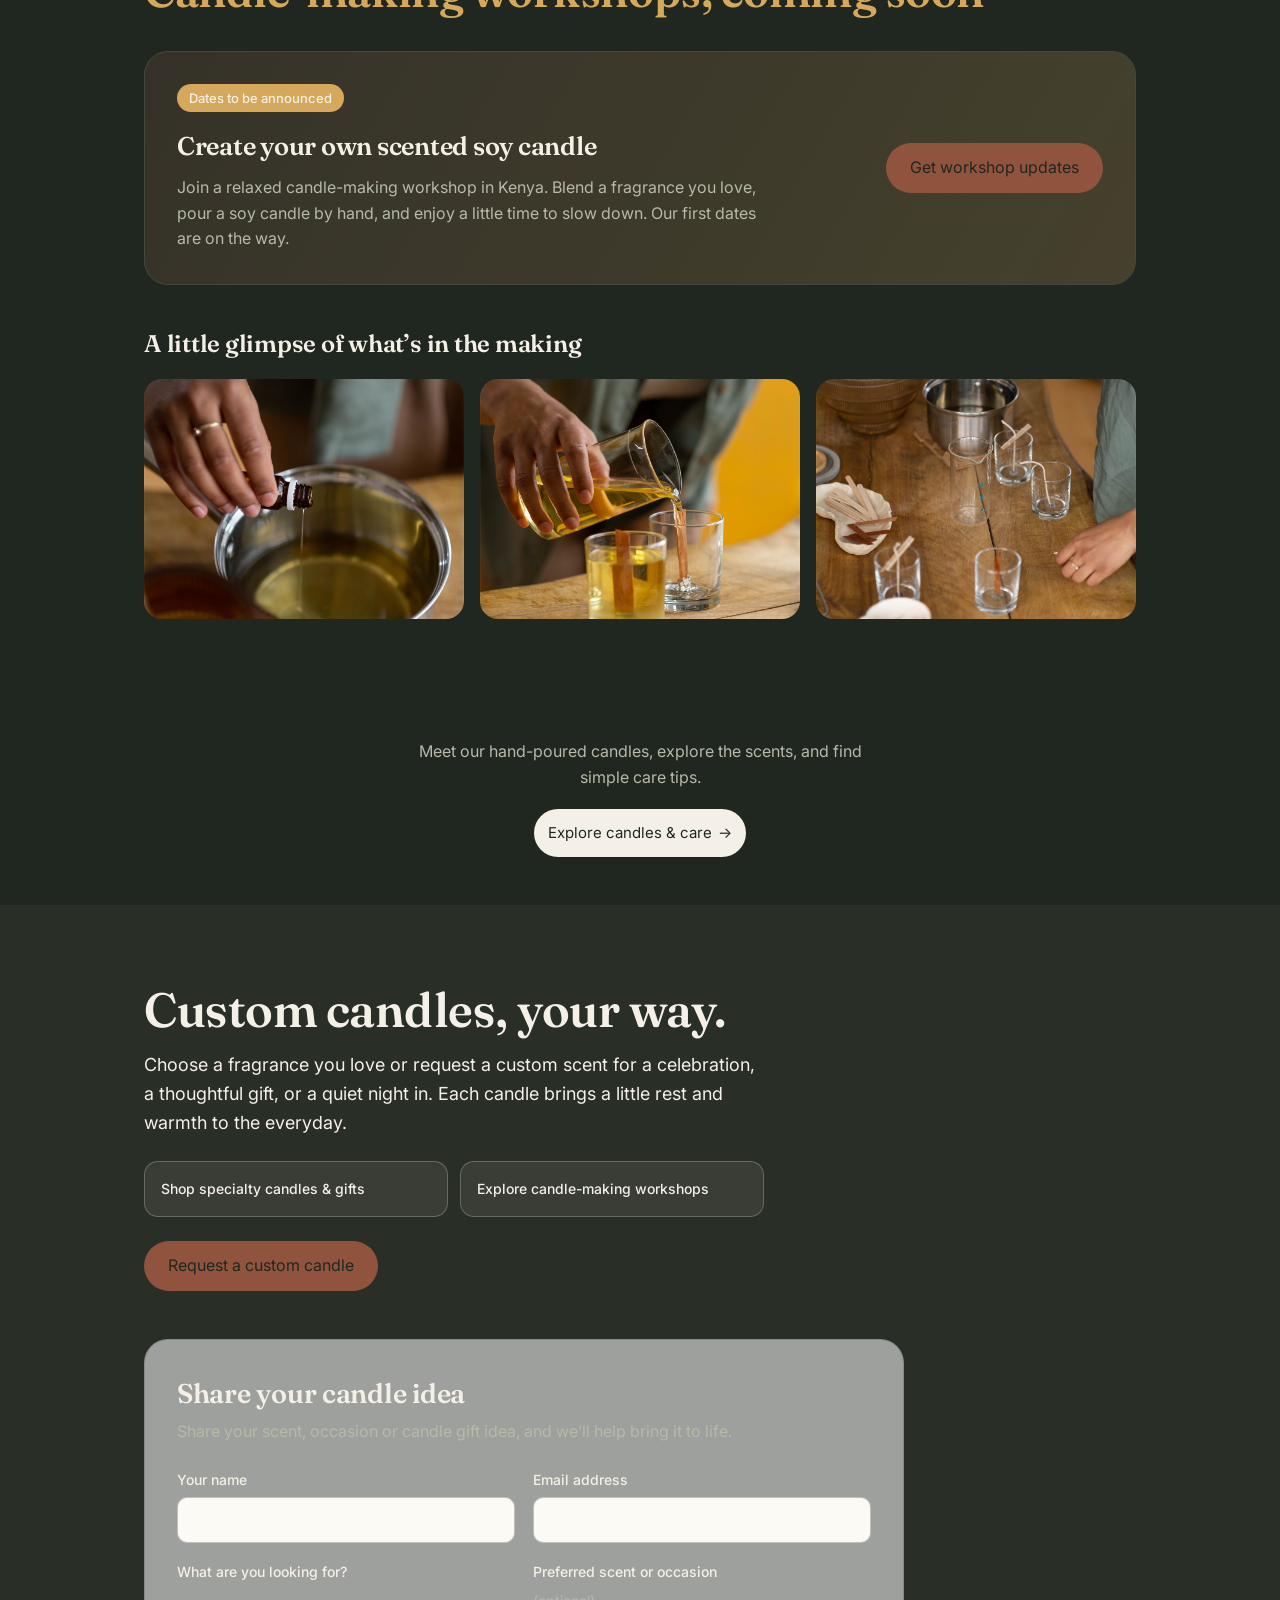
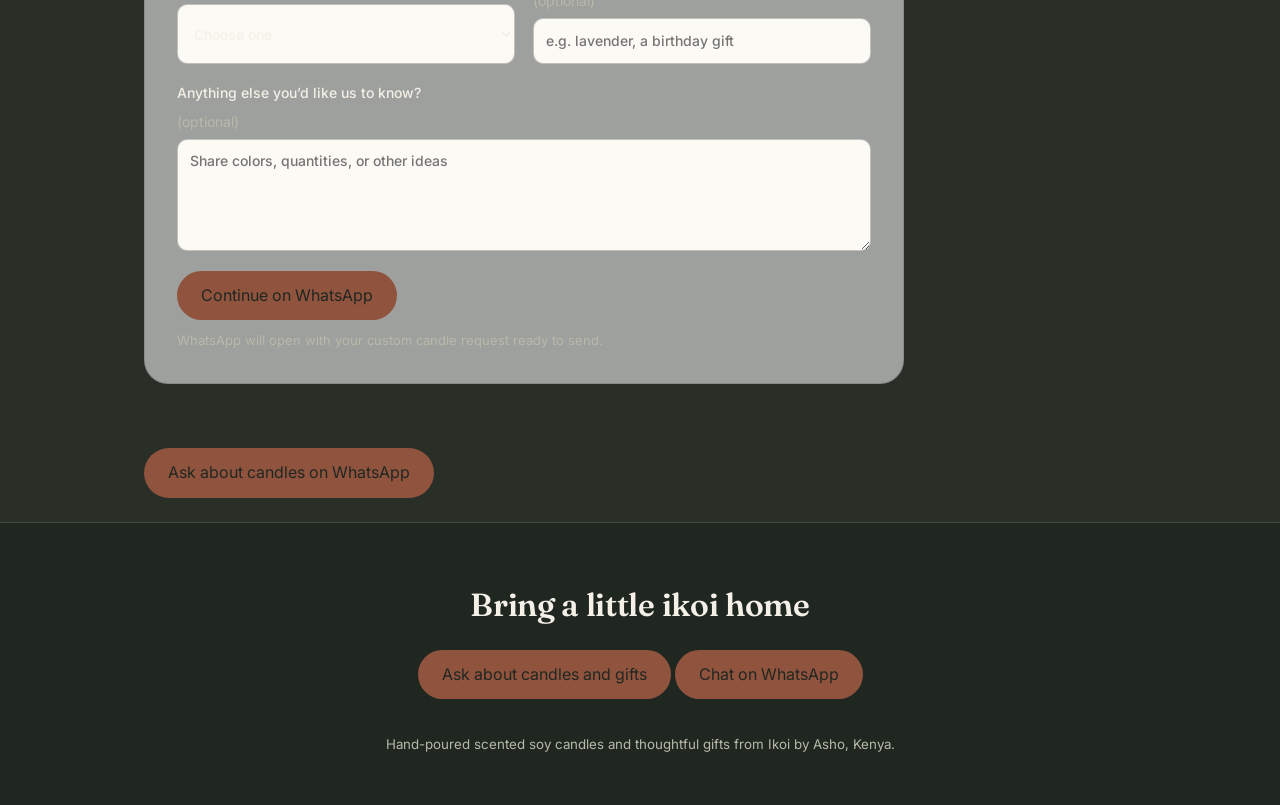
==== commit 2b02a768: "Add coming soon tags, WhatsApp form, price fixes" ====
--- a/index.html
+++ b/index.html
@@ -7,6 +7,7 @@
   <meta name="description" content="Discover hand-poured scented soy candles, custom scents and thoughtful candle gifts from Ikoi by Asho in Kenya—made for rest, warmth and ease.">
   <meta property="og:type" content="website">
   <meta property="og:title" content="Ikoi by Asho | Scented Soy Candles &amp; Gifts in Kenya">
+  <meta property="og:image" content="https://ashogeeks.github.io/ikoi-by-asho-website/images/optimized/wellness-candle-2.jpg">
   <meta property="og:description" content="Hand-poured scented soy candles, custom scents and thoughtful gifts to bring a little rest and warmth to everyday life.">
   <link rel="stylesheet" href="https://fonts.googleapis.com/css2?family=Cormorant+Garamond:wght@500&family=Fraunces:wght@600&family=Inter:wght@400;500&family=Noto+Serif+JP:wght@500&display=swap">
   <link rel="icon" href="data:image/svg+xml,<svg xmlns=%22http://www.w3.org/2000/svg%22 viewBox=%220 0 100 100%22><text y=%22.9em%22 font-size=%2290%22>🕯️</text></svg>">
@@ -122,42 +123,42 @@
           <a class="bundle-order" href="https://wa.me/254727720317?text=Hi%20Ikoi%2C%20I%27d%20like%20to%20order%20Matcha%20Hour.">Order Matcha Hour</a>
         </article>
         <article class="card scent-future" id="scent-lamu-breeze">
-          <img class="scent-idea-photo" src="images/optimized/branded-candle-3.jpg" alt="Ikoi candle styled with seashells as a placeholder for the Lamu Breeze scent idea" loading="lazy" decoding="async">
+          <img class="scent-idea-photo" src="images/optimized/branded-candle-3.jpg" alt="Ikoi candle styled with seashells" loading="lazy" decoding="async">
           <h3>Lamu Breeze</h3>
           <p>Bright citrus, soft coconut, and airy sea-salt notes inspired by the coast.</p>
           <p class="price-row"><span>Price</span><strong>KSh 2,000</strong></p>
           <a class="bundle-order" href="https://wa.me/254727720317?text=Hi%20Ikoi%2C%20I%27m%20interested%20in%20the%20Lamu%20Breeze%20scent.%20Please%20confirm%20availability.">Check availability</a>
         </article>
         <article class="card scent-future" id="scent-mara-sunrise">
-          <img class="scent-idea-photo" src="images/optimized/scented-candle.jpg" alt="Ikoi candle box on a natural stone display as a placeholder for the Mara Sunrise scent idea" loading="lazy" decoding="async">
+          <img class="scent-idea-photo" src="images/optimized/scented-candle.jpg" alt="Ikoi candle box on a natural stone display" loading="lazy" decoding="async">
           <h3>Mara Sunrise</h3>
           <p>Wild-berry brightness, warm amber, and soft woods inspired by the open plains.</p>
           <p class="price-row"><span>Price</span><strong>KSh 2,000</strong></p>
           <a class="bundle-order" href="https://wa.me/254727720317?text=Hi%20Ikoi%2C%20I%27m%20interested%20in%20the%20Mara%20Sunrise%20scent.%20Please%20confirm%20availability.">Check availability</a>
         </article>
         <article class="card scent-future" id="scent-karura-rain">
-          <img class="scent-idea-photo" src="images/optimized/scented-candle-2.jpg" alt="A branded candle in a soft, neutral setting as a placeholder for the Karura Rain scent idea" loading="lazy" decoding="async">
+          <img class="scent-idea-photo" src="images/optimized/scented-candle-2.jpg" alt="A branded candle in a soft, neutral setting" loading="lazy" decoding="async">
           <h3>Karura Rain</h3>
           <p>Green leaves, eucalyptus, and earthy cedar inspired by a forest after rain.</p>
           <p class="price-row"><span>Price</span><strong>KSh 2,000</strong></p>
           <a class="bundle-order" href="https://wa.me/254727720317?text=Hi%20Ikoi%2C%20I%27m%20interested%20in%20the%20Karura%20Rain%20scent.%20Please%20confirm%20availability.">Check availability</a>
         </article>
         <article class="card scent-future" id="scent-naivasha-bloom">
-          <img class="scent-idea-photo" src="images/optimized/playful-candle-2.jpg" alt="Pink candles with floral details and green foliage as a placeholder for the Naivasha Bloom scent idea" loading="lazy" decoding="async">
+          <img class="scent-idea-photo" src="images/optimized/playful-candle-2.jpg" alt="Pink candles with floral details and green foliage" loading="lazy" decoding="async">
           <h3>Naivasha Bloom</h3>
           <p>Water lily, fresh fig leaf, and soft musk inspired by lakeside gardens.</p>
           <p class="price-row"><span>Price</span><strong>KSh 2,000</strong></p>
           <a class="bundle-order" href="https://wa.me/254727720317?text=Hi%20Ikoi%2C%20I%27m%20interested%20in%20the%20Naivasha%20Bloom%20scent.%20Please%20confirm%20availability.">Check availability</a>
         </article>
         <article class="card scent-future" id="scent-kilifi-dusk">
-          <img class="scent-idea-photo" src="images/optimized/scented-candle-3.jpg" alt="Two softly glowing candles as a placeholder for the Kilifi Dusk scent idea" loading="lazy" decoding="async">
+          <img class="scent-idea-photo" src="images/optimized/scented-candle-3.jpg" alt="Two softly glowing candles" loading="lazy" decoding="async">
           <h3>Kilifi Dusk</h3>
           <p>Mandarin, jasmine, and creamy sandalwood inspired by a warm coastal evening.</p>
           <p class="price-row"><span>Price</span><strong>KSh 2,000</strong></p>
           <a class="bundle-order" href="https://wa.me/254727720317?text=Hi%20Ikoi%2C%20I%27m%20interested%20in%20the%20Kilifi%20Dusk%20scent.%20Please%20confirm%20availability.">Check availability</a>
         </article>
         <article class="card scent-future" id="scent-infinite-sakura">
-          <img class="scent-idea-photo" src="images/optimized/Mockups/branded-jar-8.jpg" alt="Ikoi branded candle jar used as a placeholder for the Infinite Sakura scent" loading="lazy" decoding="async">
+          <img class="scent-idea-photo" src="images/optimized/Mockups/branded-jar-8.jpg" alt="Ikoi branded candle jar" loading="lazy" decoding="async">
           <h3>Infinite Sakura</h3>
           <p>Sakura blossom, white tea, and gentle woods for a soft, renewing pause.</p>
           <p class="price-row"><span>Price</span><strong>KSh 2,000</strong></p>
@@ -176,7 +177,7 @@
         <article class="treat" id="chocolate-bar-wax-melts">
           <img src="images/optimized/candle-13.jpg" alt="Chocolate-bar shaped wax melts on a dish" loading="lazy" decoding="async">
           <h3>Chocolate-bar wax melts</h3>
-          <p>Snap off a square, melt it, and choose colours to suit your mood or celebration.</p>
+          <p>Snap off a square, melt it, and choose colours to suit your mood or celebration. Price: KSh 2,500.</p>
           <a class="bundle-order" href="https://wa.me/254727720317?text=Hi%20Ikoi%2C%20I%27d%20like%20to%20order%20the%20chocolate-bar%20wax%20melt%20bundle.">Ask about wax melts</a>
         </article>
         <article class="treat" id="blooming-tins">
@@ -228,7 +229,7 @@
             <div class="bundle-card-content">
               <p class="bundle-label">The glow &amp; melt set</p>
               <h3>Pair a candle with wax melts</h3>
-              <p>A scented soy candle and chocolate-bar wax melts make a thoughtful gift duo.</p>
+              <p>A scented soy candle (KSh 2,000) and chocolate-bar wax melts (KSh 2,500) make a thoughtful gift duo.</p>
               <p class="bundle-price"><span class="bundle-was">KSh 4,500</span><strong>KSh 4,050</strong><span class="bundle-save">Save KSh 450</span></p>
               <a class="bundle-order" href="https://wa.me/254727720317?text=Hi%20Ikoi%2C%20I%27m%20interested%20in%20the%20Glow%20and%20Melt%20Set.%20Please%20confirm%20availability%20and%20final%20bundle%20price.">Ask about this bundle</a>
             </div>
@@ -272,7 +273,7 @@
           <h3>Create your own scented soy candle</h3>
           <p>Join a relaxed candle-making workshop in Kenya. Blend a fragrance you love, pour a soy candle by hand, and enjoy a little time to slow down. Our first dates are on the way.</p>
         </div>
-        <a class="button" href="mailto:hello@ikoibyasho.com?subject=Keep%20me%20updated%20about%20candle-making%20workshops">Get workshop updates</a>
+        <a class="button" href="mailto:ikoibyasho@gmail.com?subject=Keep%20me%20updated%20about%20candle-making%20workshops">Get workshop updates</a>
       </article>
       <h3 class="event-gallery-title">A little glimpse of what’s in the making</h3>
       <div class="event-gallery">
@@ -331,8 +332,8 @@
               <textarea name="details" rows="4" placeholder="Share colors, quantities, or other ideas"></textarea>
             </label>
           </div>
-          <button class="button" type="submit">Continue by email</button>
-          <p class="form-note">Your email app will open with your custom candle request ready to send.</p>
+          <button class="button" type="submit">Continue on WhatsApp</button>
+          <p class="form-note">WhatsApp will open with your custom candle request ready to send.</p>
         </form>
         <p><a class="button" href="https://wa.me/254727720317">Ask about candles on WhatsApp</a></p>
        </div>
@@ -341,7 +342,7 @@
 
   <footer id="contact">
     <h2>Bring a little ikoi home</h2>
-    <a class="button" href="mailto:hello@ikoibyasho.com">Ask about candles and gifts</a>
+    <a class="button" href="mailto:ikoibyasho@gmail.com">Ask about candles and gifts</a> <a class="button" href="https://wa.me/254727720317">Chat on WhatsApp</a>
     <p><small>Hand-poured scented soy candles and thoughtful gifts from Ikoi by Asho, Kenya.</small></p>
   </footer>
 <dialog id="lightbox"><img alt=""></dialog>
@@ -357,7 +358,7 @@
       event.preventDefault();
       const fields=new FormData(customForm);
       const body=[...fields.entries()].map(([name,value])=>`${name}: ${value}`).join('\n');
-      window.location.href=`mailto:hello@ikoibyasho.com?subject=${encodeURIComponent('Custom candle request')}&body=${encodeURIComponent(body)}`;
+      window.location.href='https://wa.me/254727720317?text='+encodeURIComponent('Hi Ikoi, I would like to request a custom candle. '+body);
     });
     const lb=document.getElementById('lightbox'),lbi=lb.querySelector('img');
     document.querySelectorAll('.event-gallery img,.treat img,.card img').forEach(i=>{
--- a/style.css
+++ b/style.css
@@ -336,3 +336,6 @@
 
 @media(max-width:760px){header.is-scrolled .logo-wordmark{width:88px;height:68px}}
 @media(max-width:480px){header.is-scrolled .logo-wordmark{width:78px;height:60px}}
+.scent-future .price-row{display:none}
+.scent-future h3::after{content:"Coming soon";display:inline-block;margin-left:.6rem;padding:.15rem .6rem;border:1px solid currentColor;border-radius:999px;font:500 .7rem/1.4 Inter,sans-serif;letter-spacing:.04em;text-transform:uppercase;vertical-align:middle;opacity:.85}
+body.glow .hero p{color:#d8d3c6}
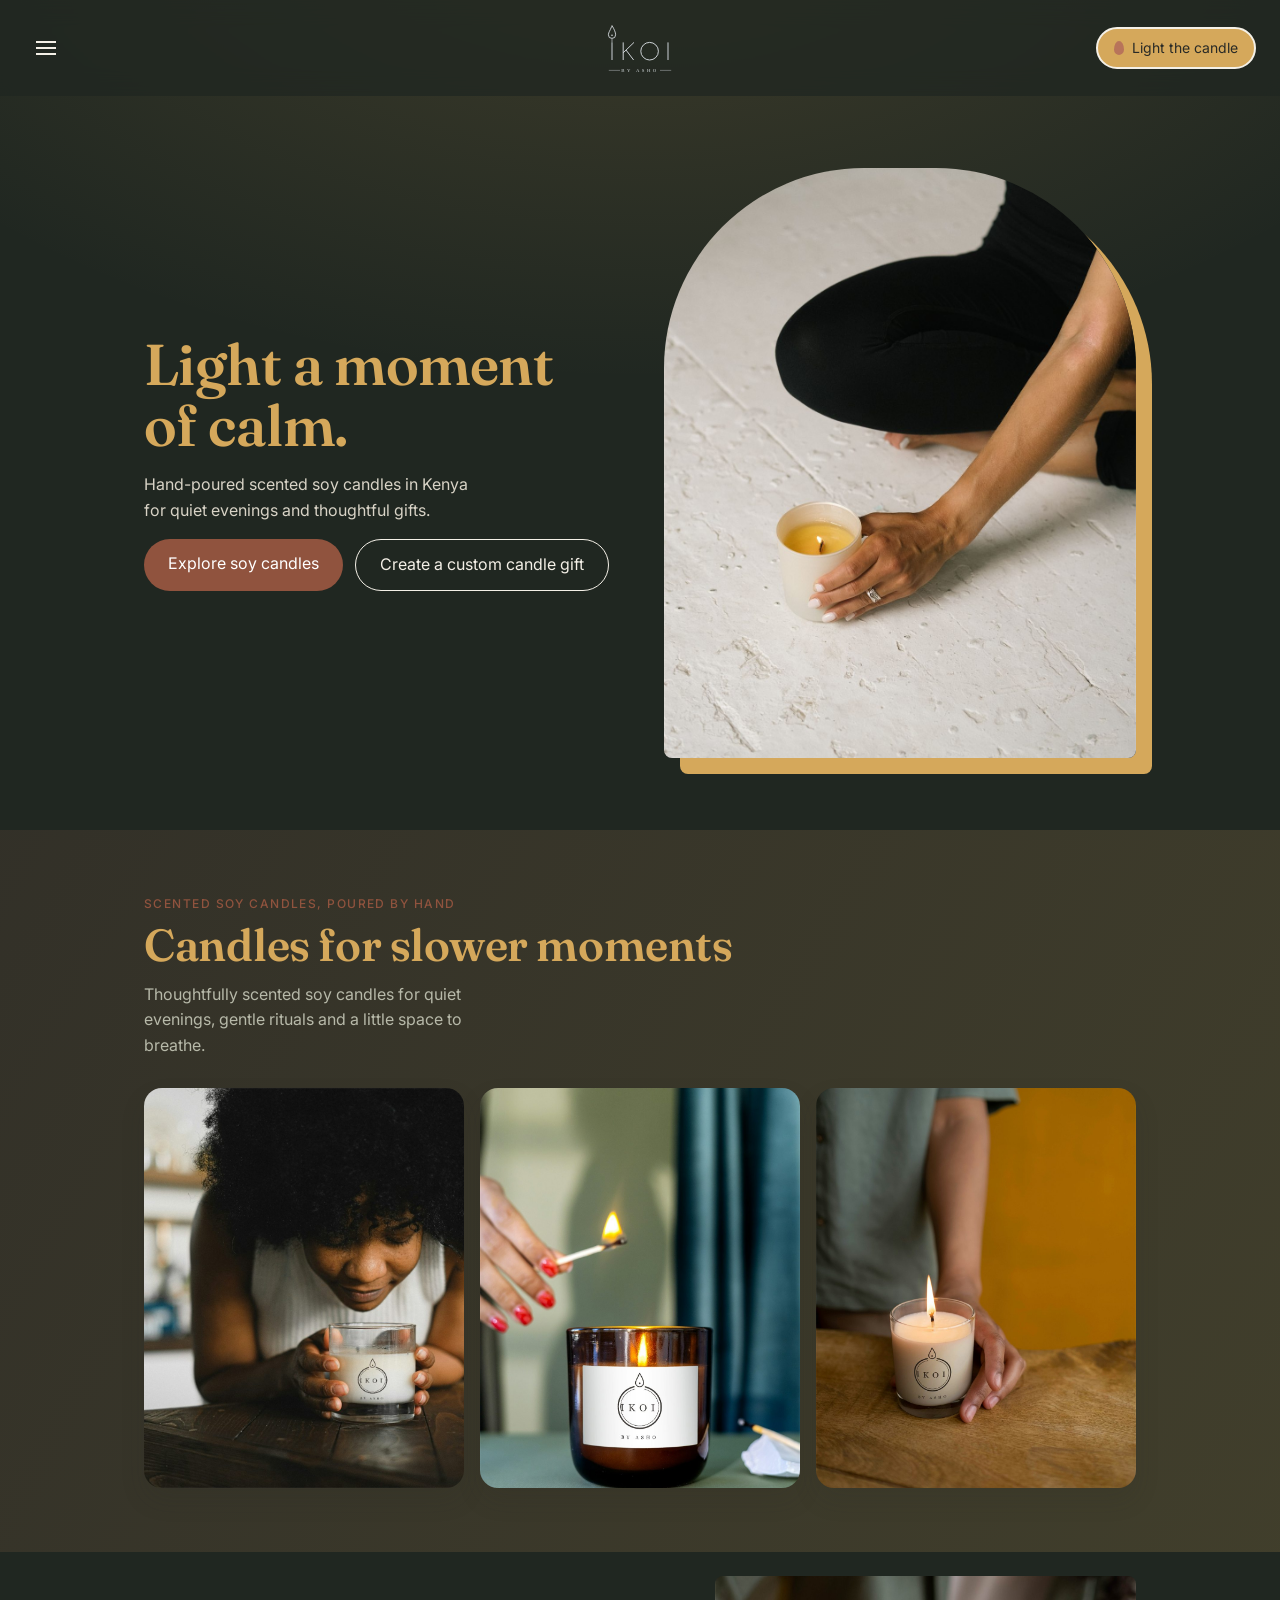
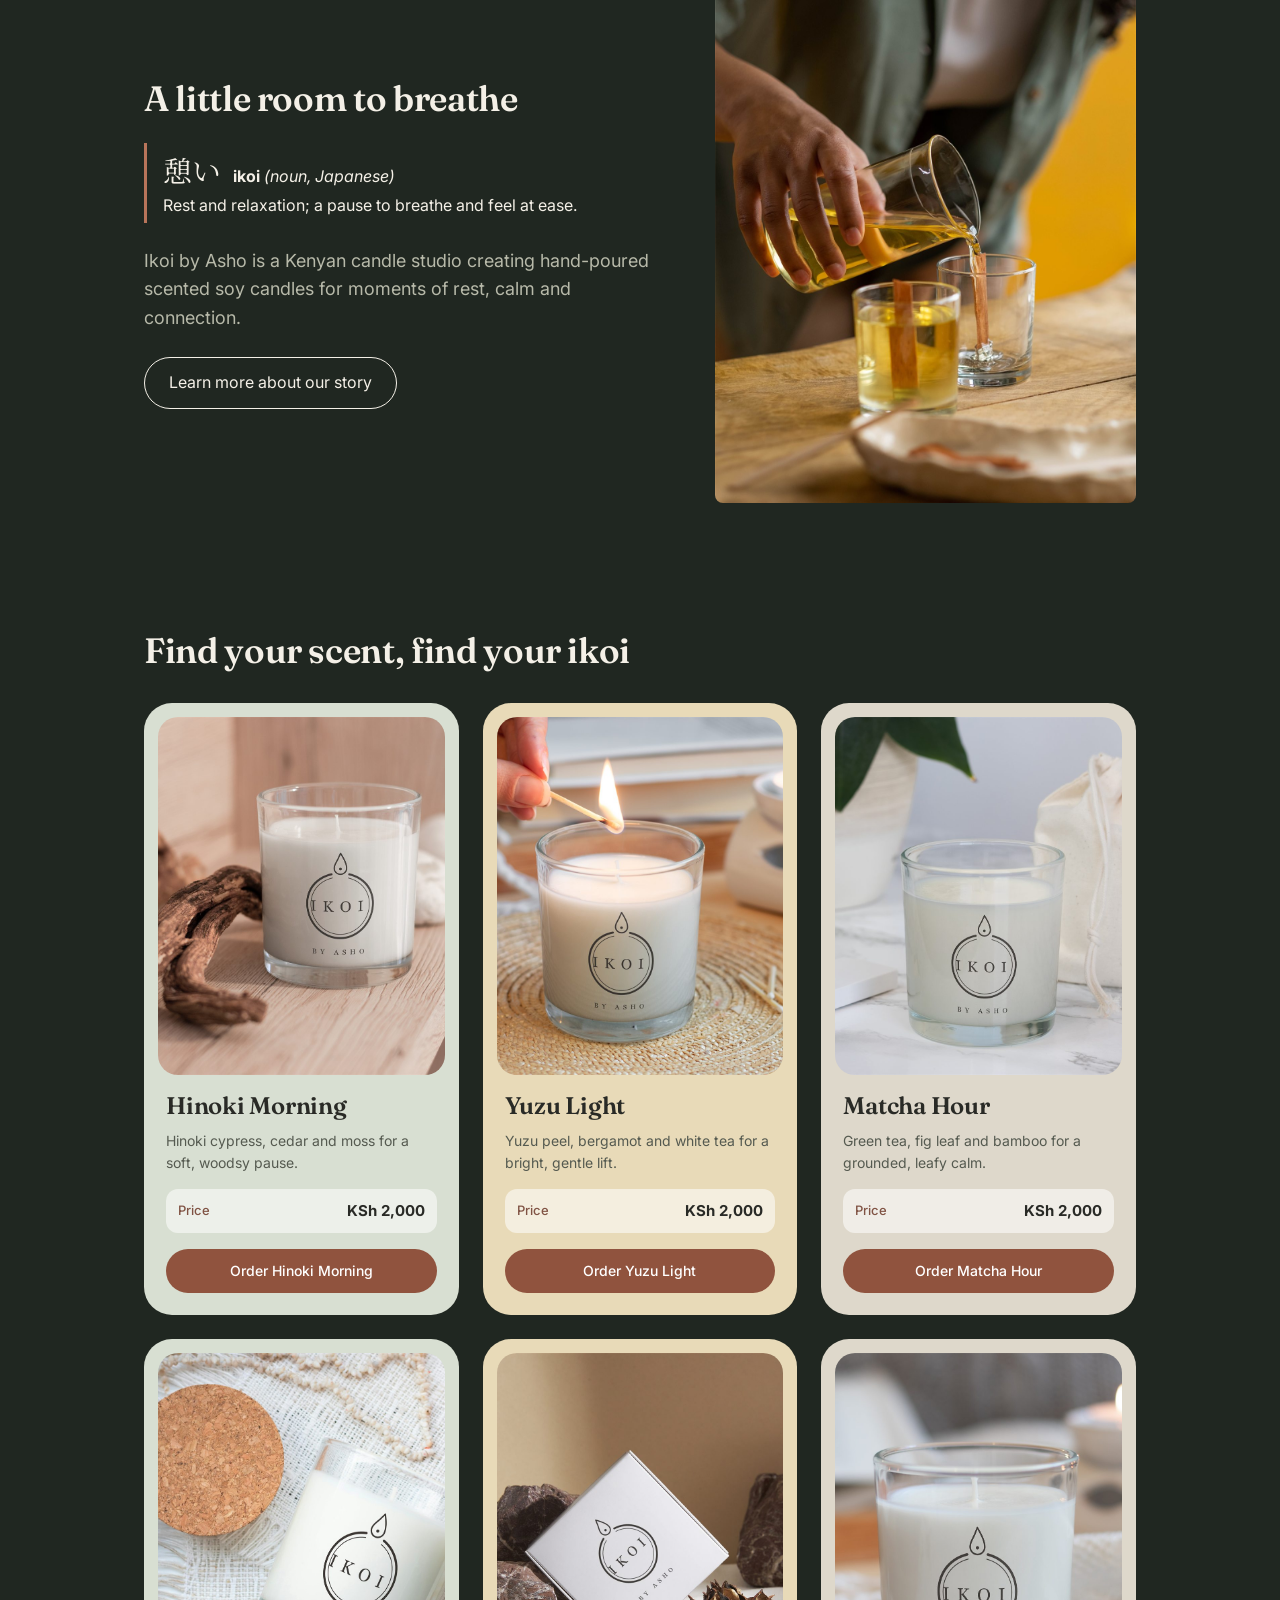
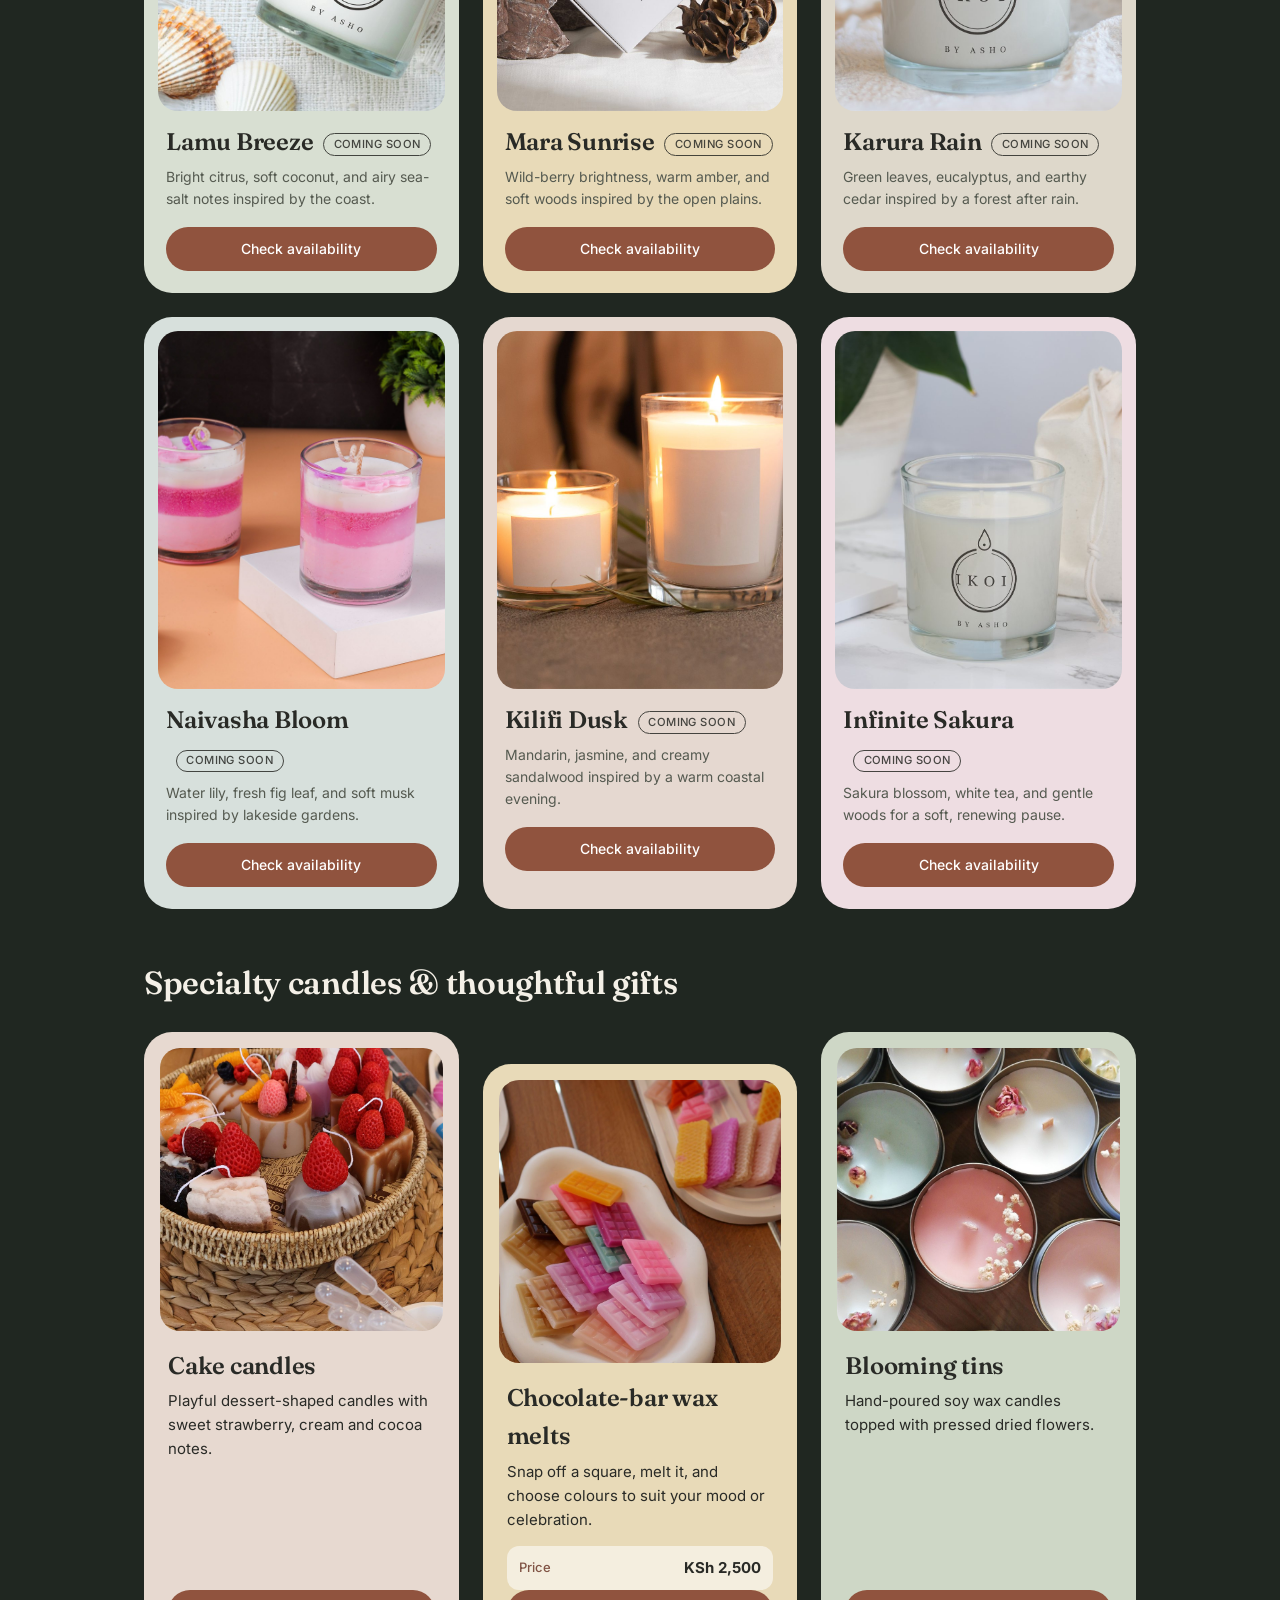
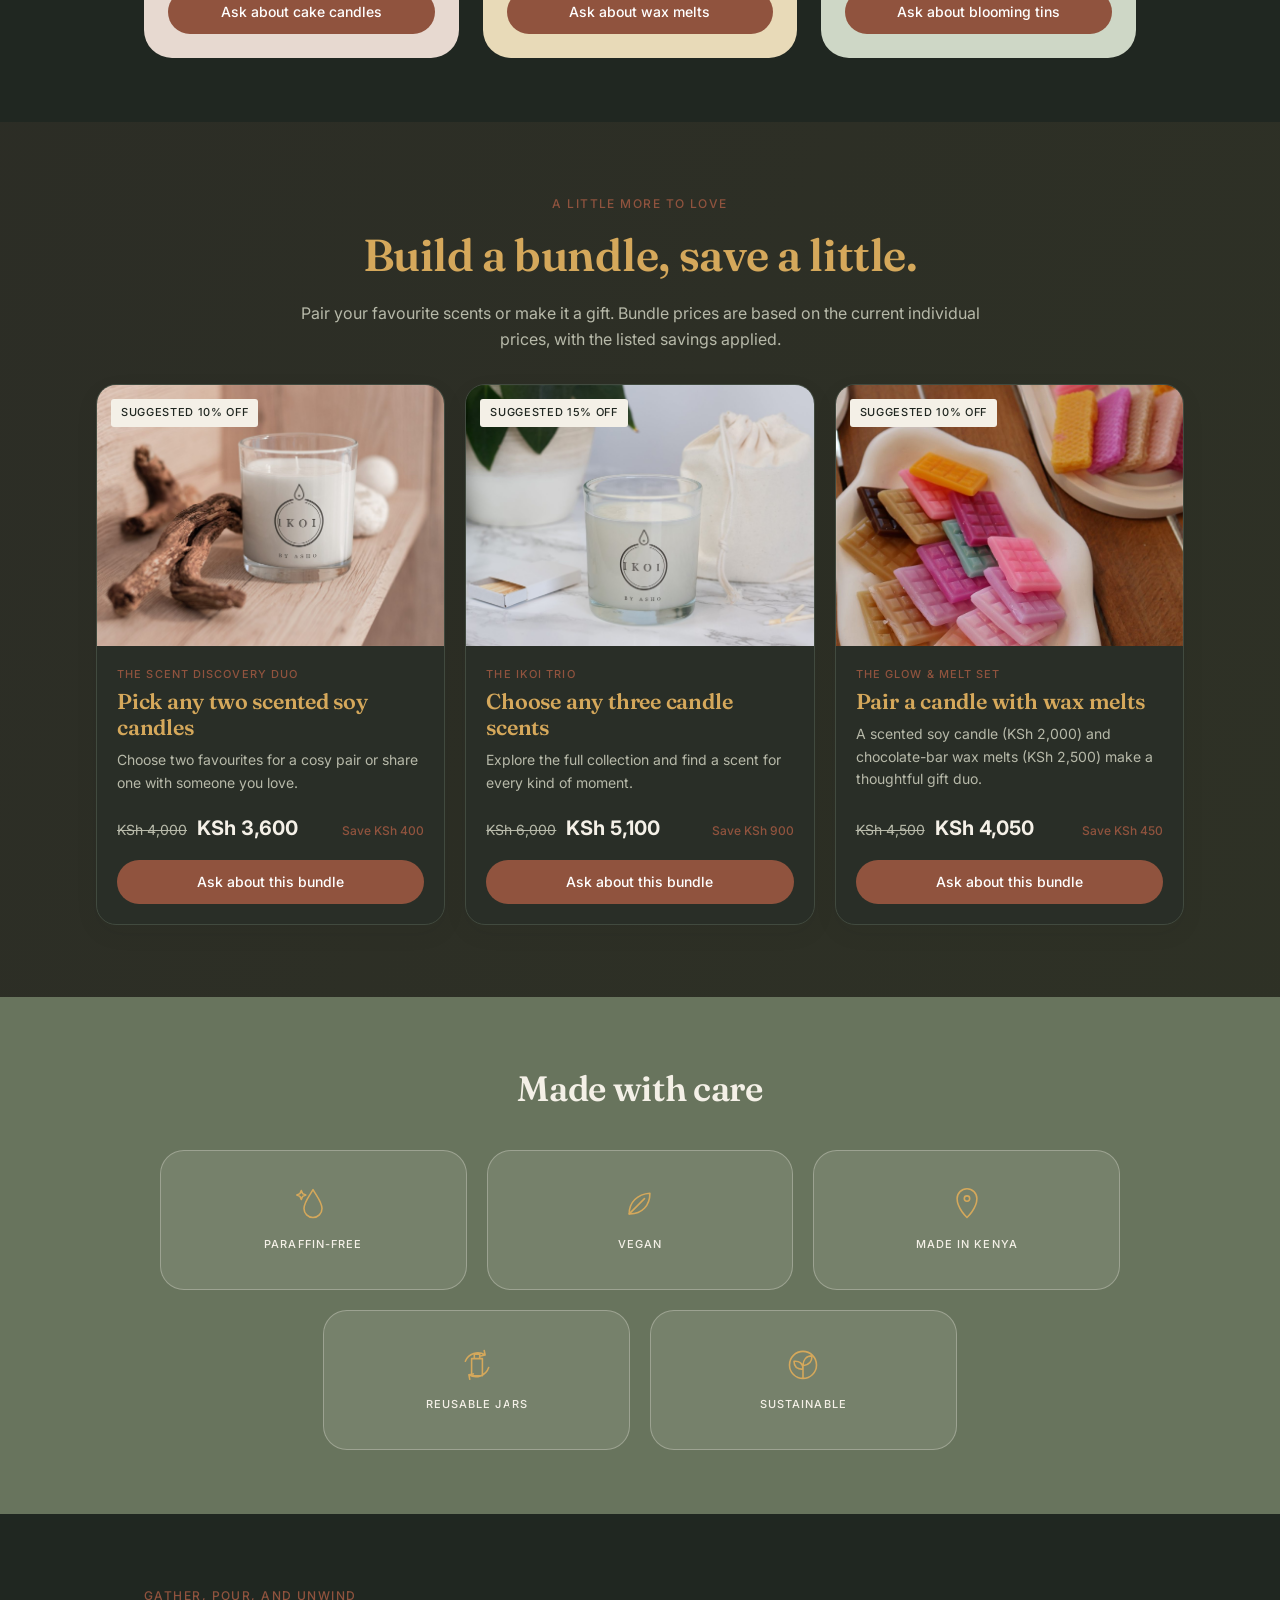
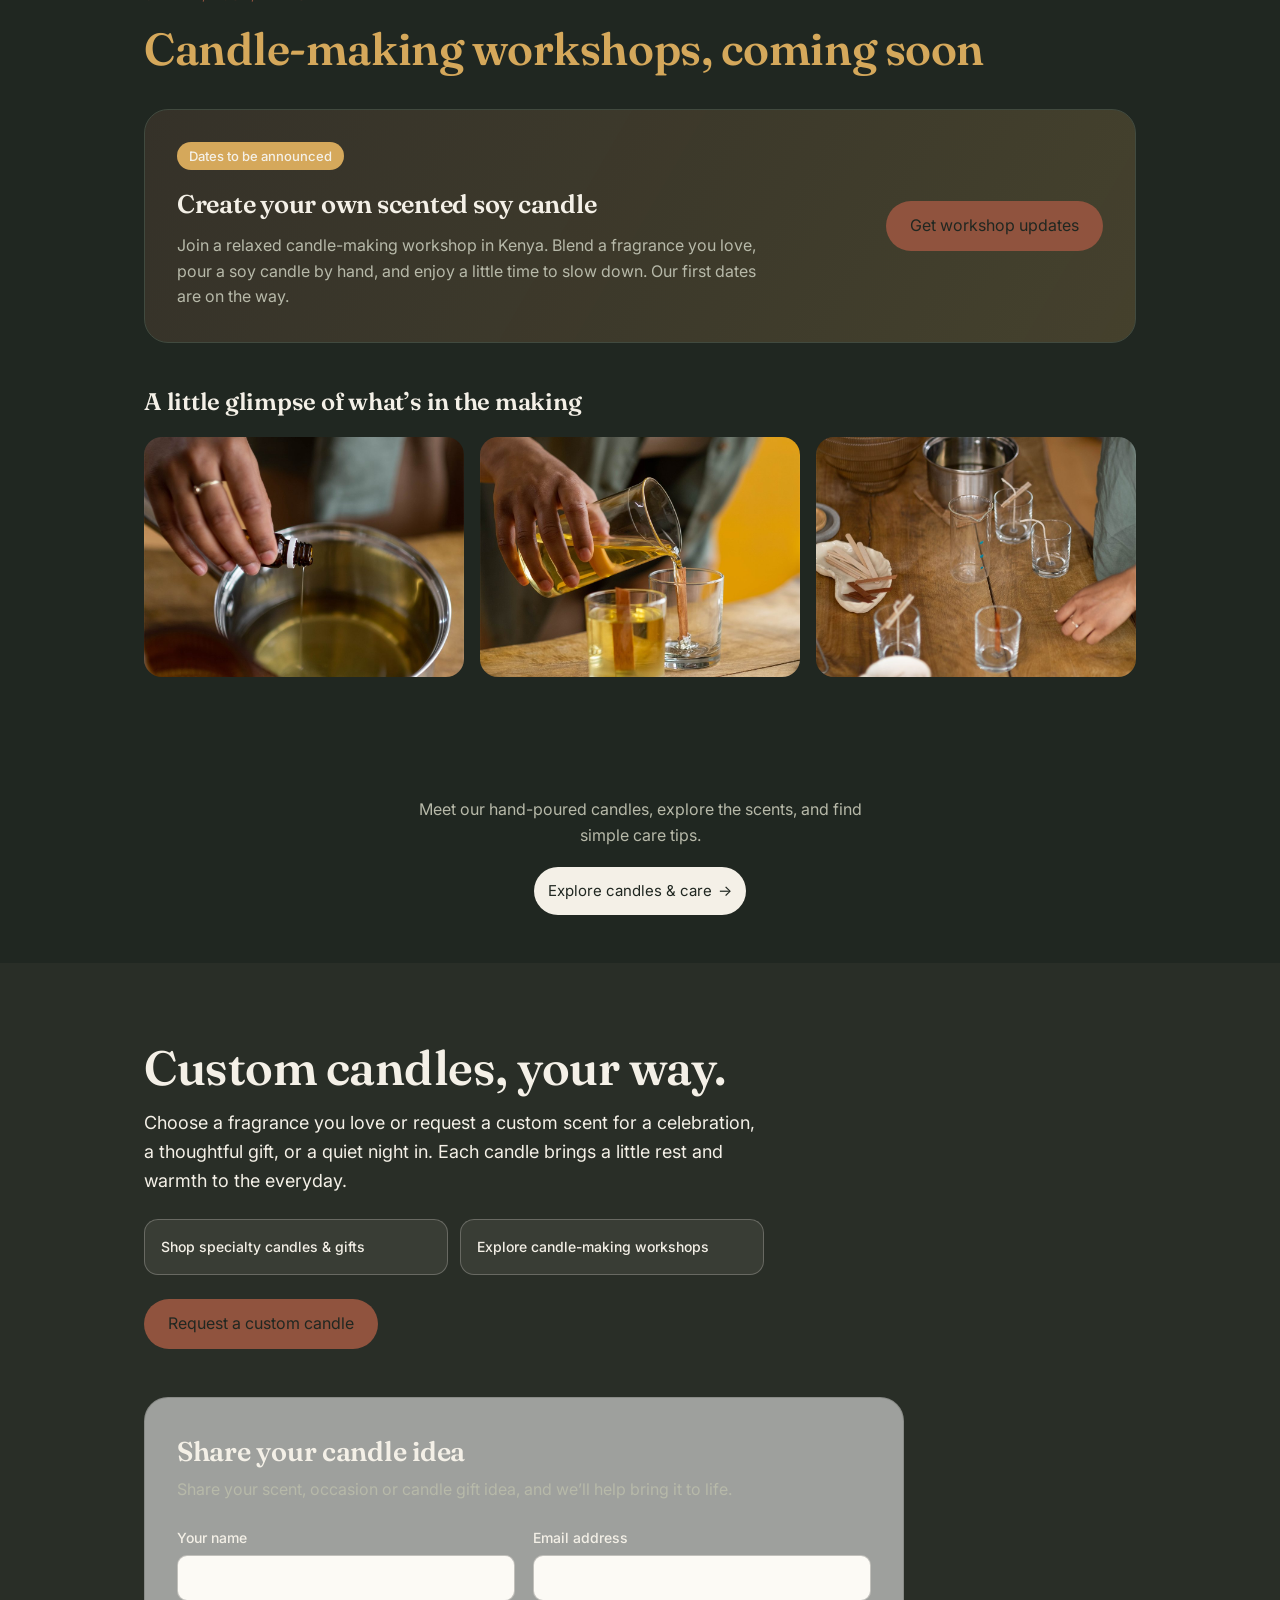
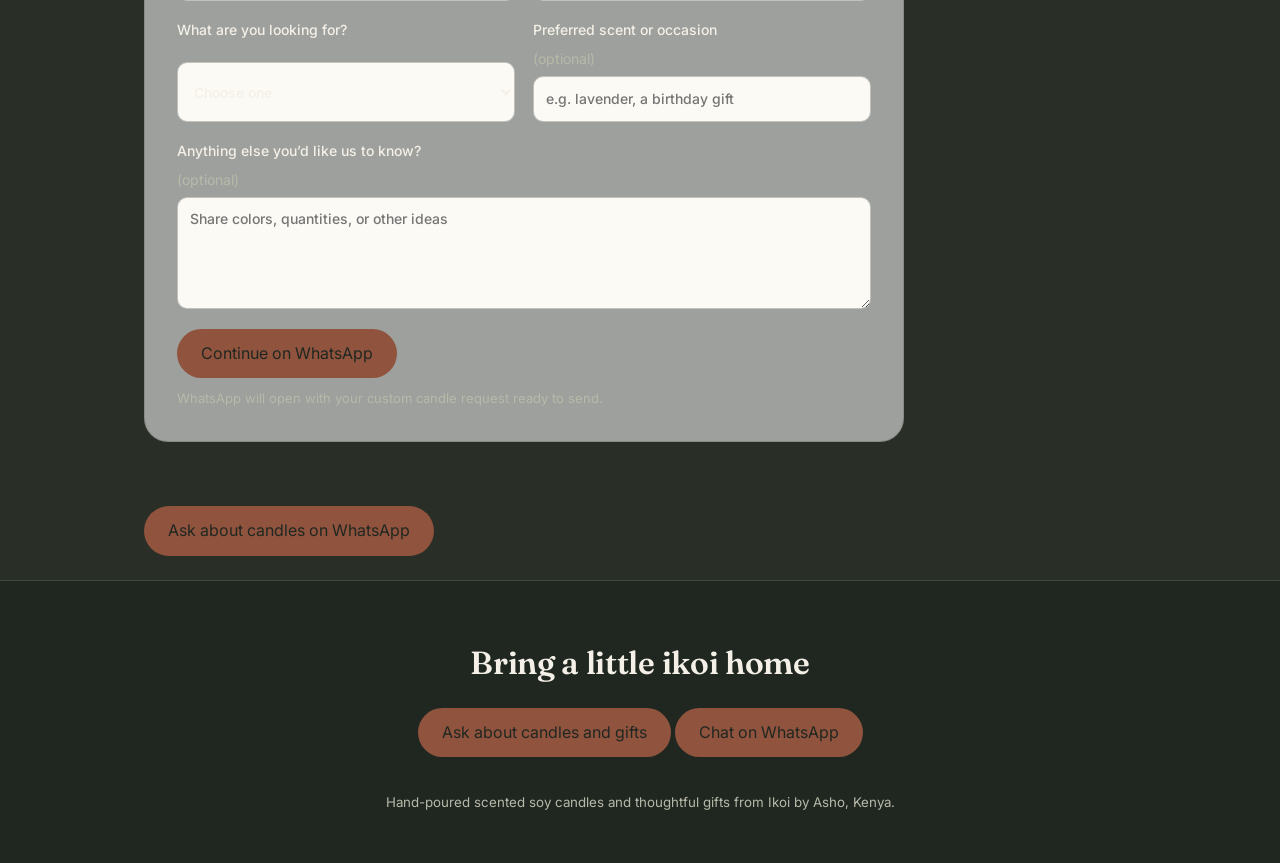
==== commit dc2dcbe4: "Fix wax melt price layout" ====
--- a/index.html
+++ b/index.html
@@ -177,7 +177,7 @@
         <article class="treat" id="chocolate-bar-wax-melts">
           <img src="images/optimized/candle-13.jpg" alt="Chocolate-bar shaped wax melts on a dish" loading="lazy" decoding="async">
           <h3>Chocolate-bar wax melts</h3>
-          <p>Snap off a square, melt it, and choose colours to suit your mood or celebration. Price: KSh 2,500.</p>
+          <p>Snap off a square, melt it, and choose colours to suit your mood or celebration.</p><p class="price-row"><span>Price</span><strong>KSh 2,500</strong></p>
           <a class="bundle-order" href="https://wa.me/254727720317?text=Hi%20Ikoi%2C%20I%27d%20like%20to%20order%20the%20chocolate-bar%20wax%20melt%20bundle.">Ask about wax melts</a>
         </article>
         <article class="treat" id="blooming-tins">
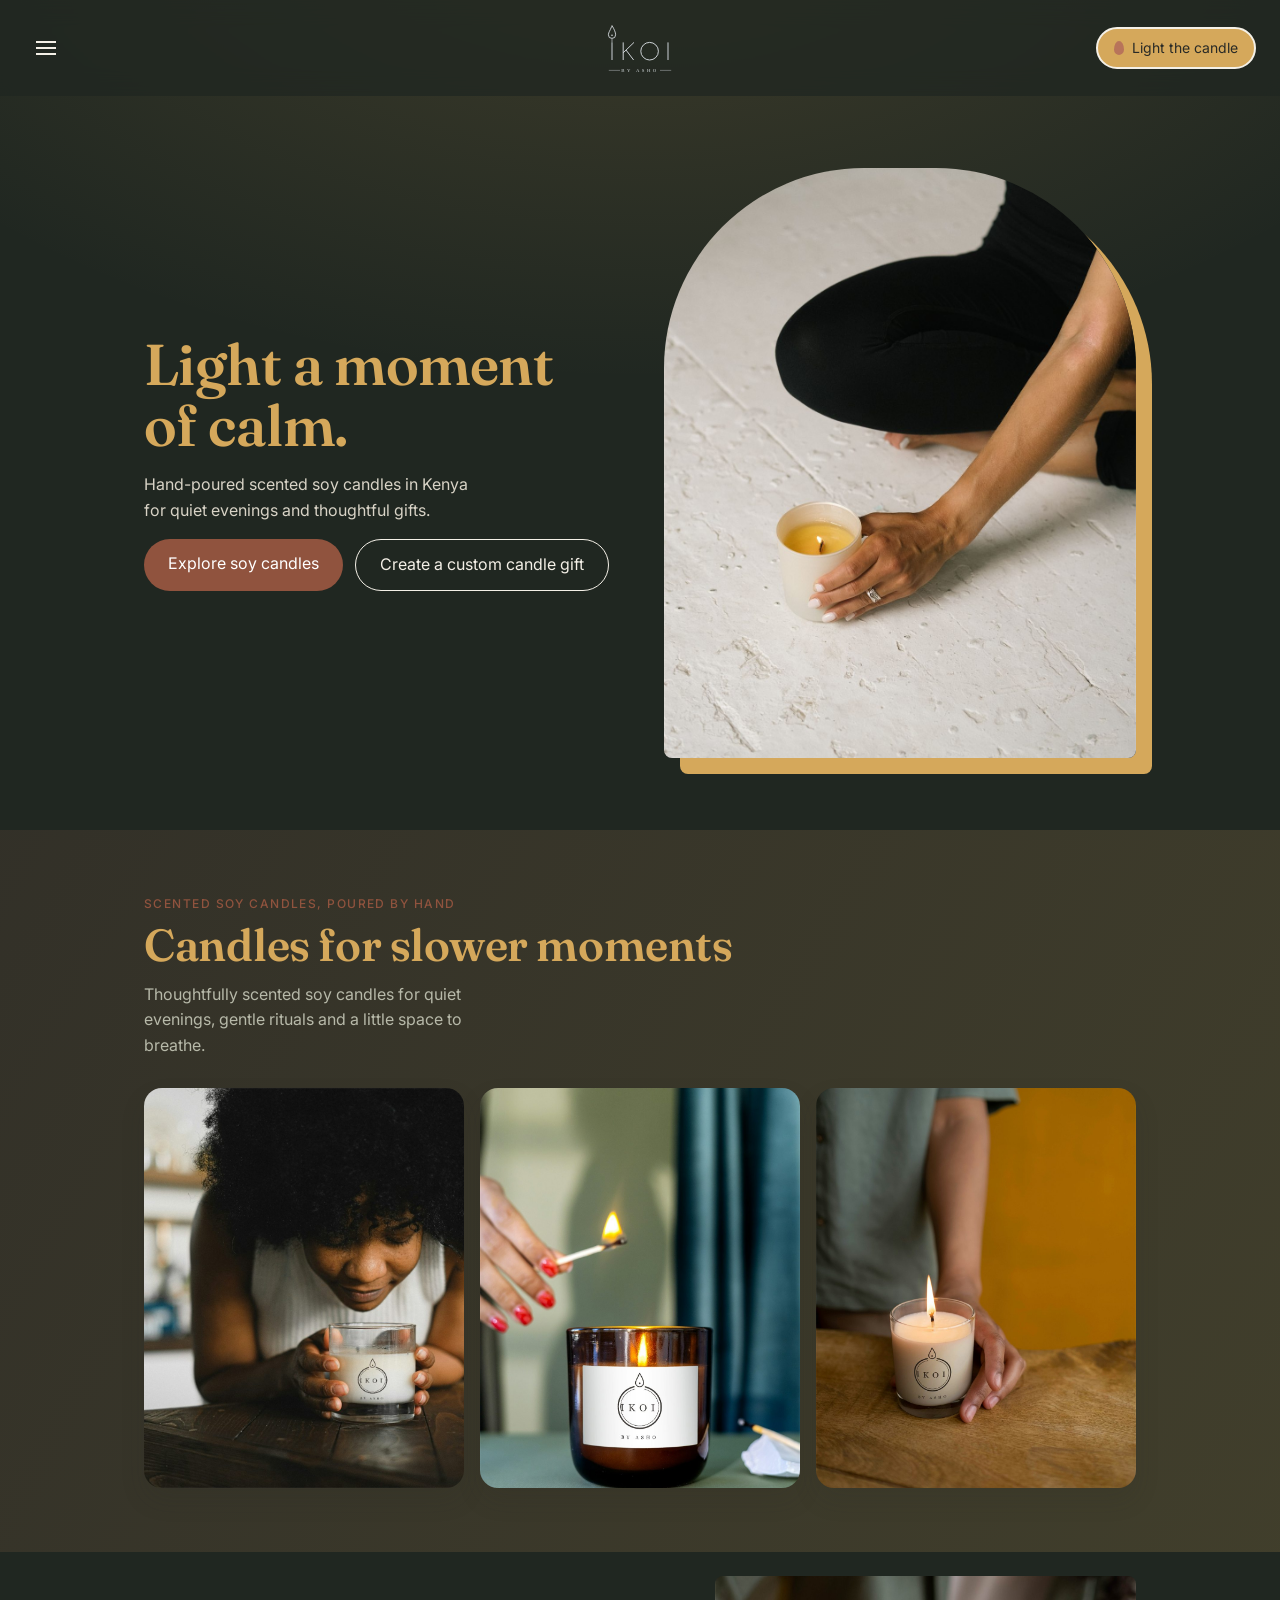
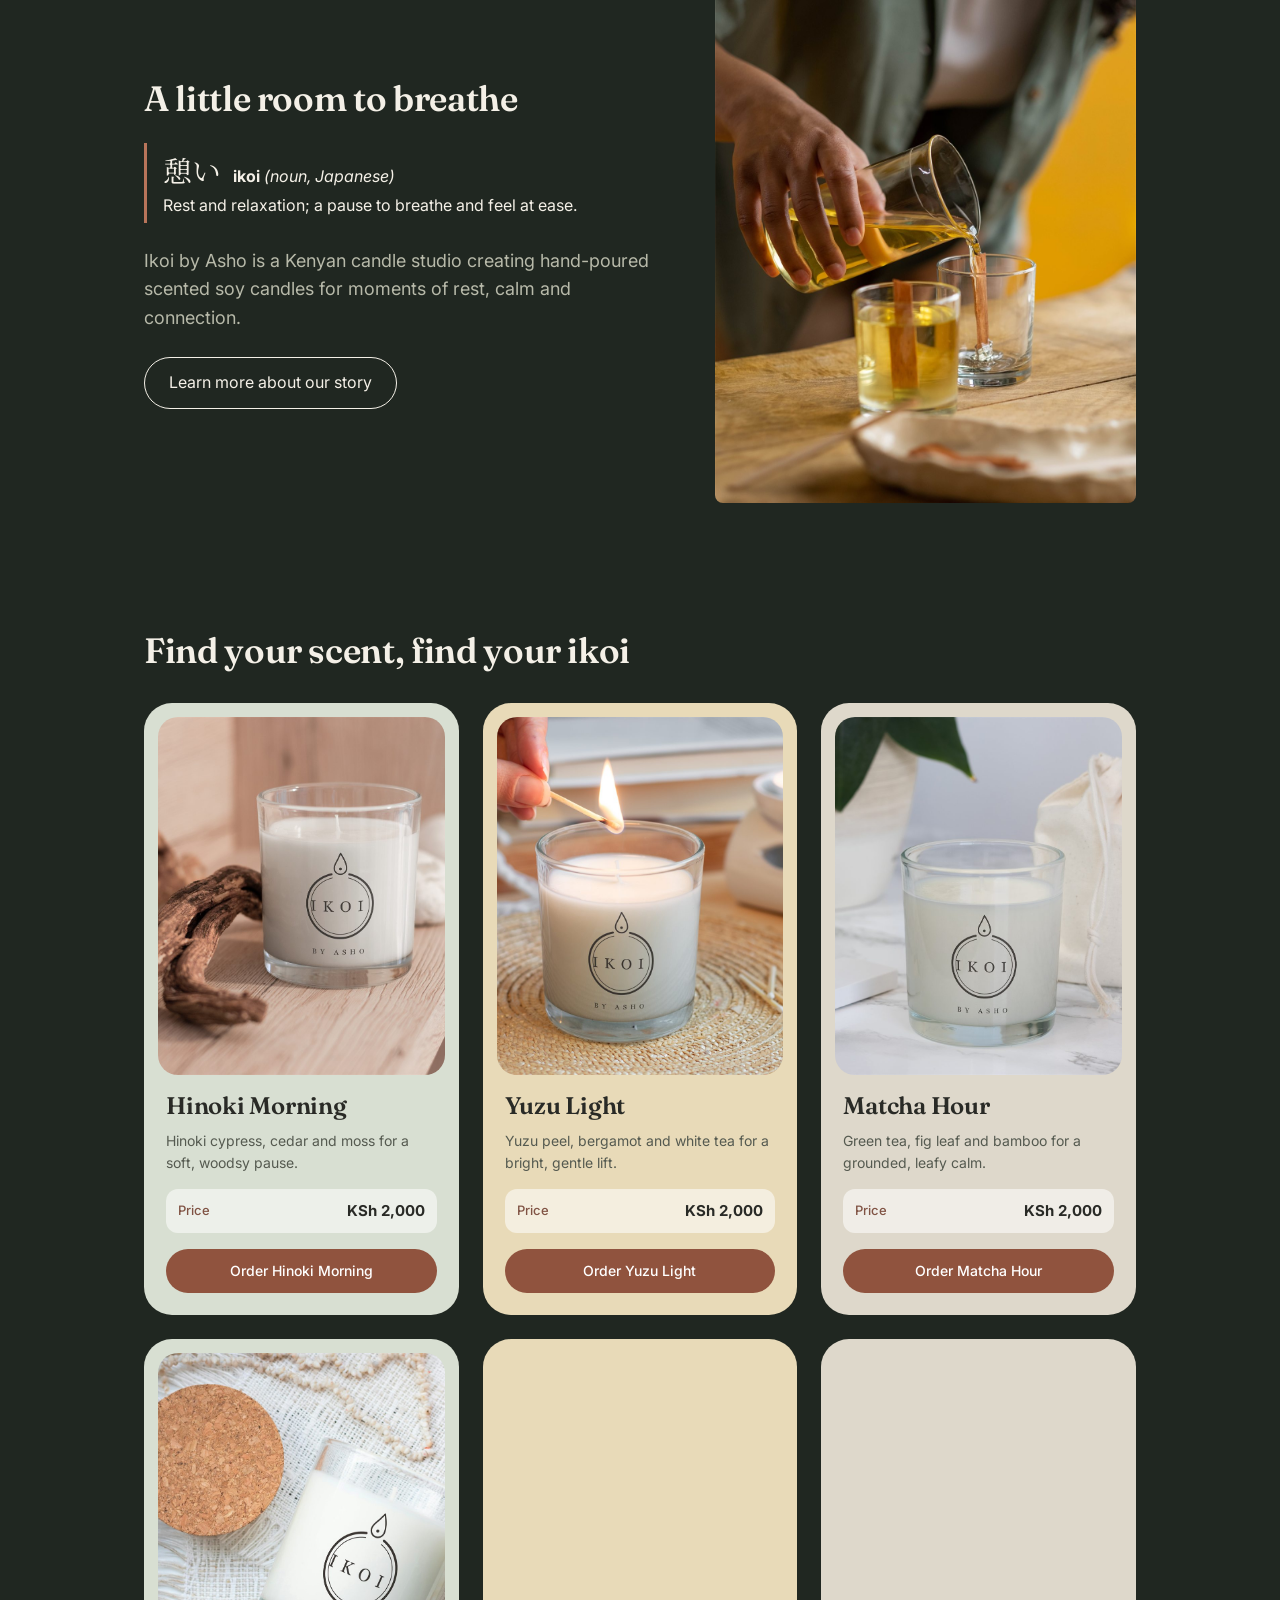
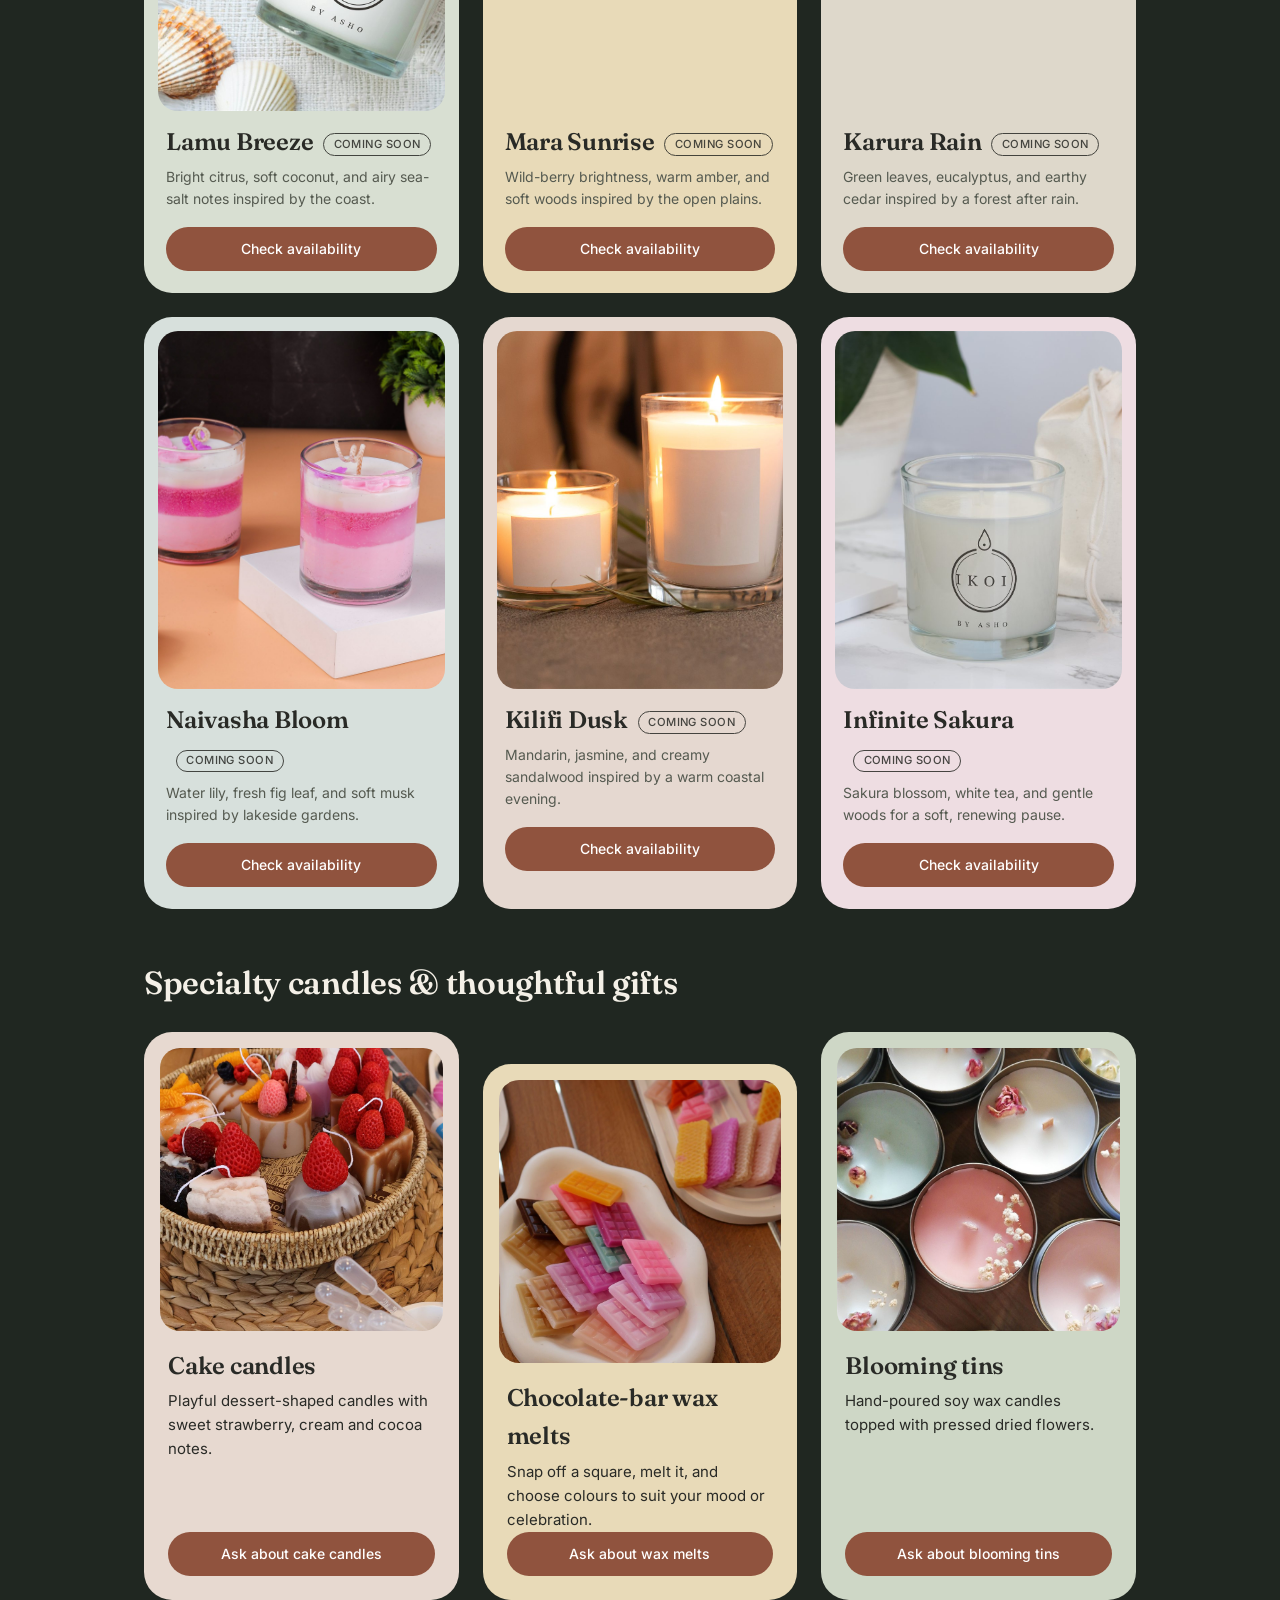
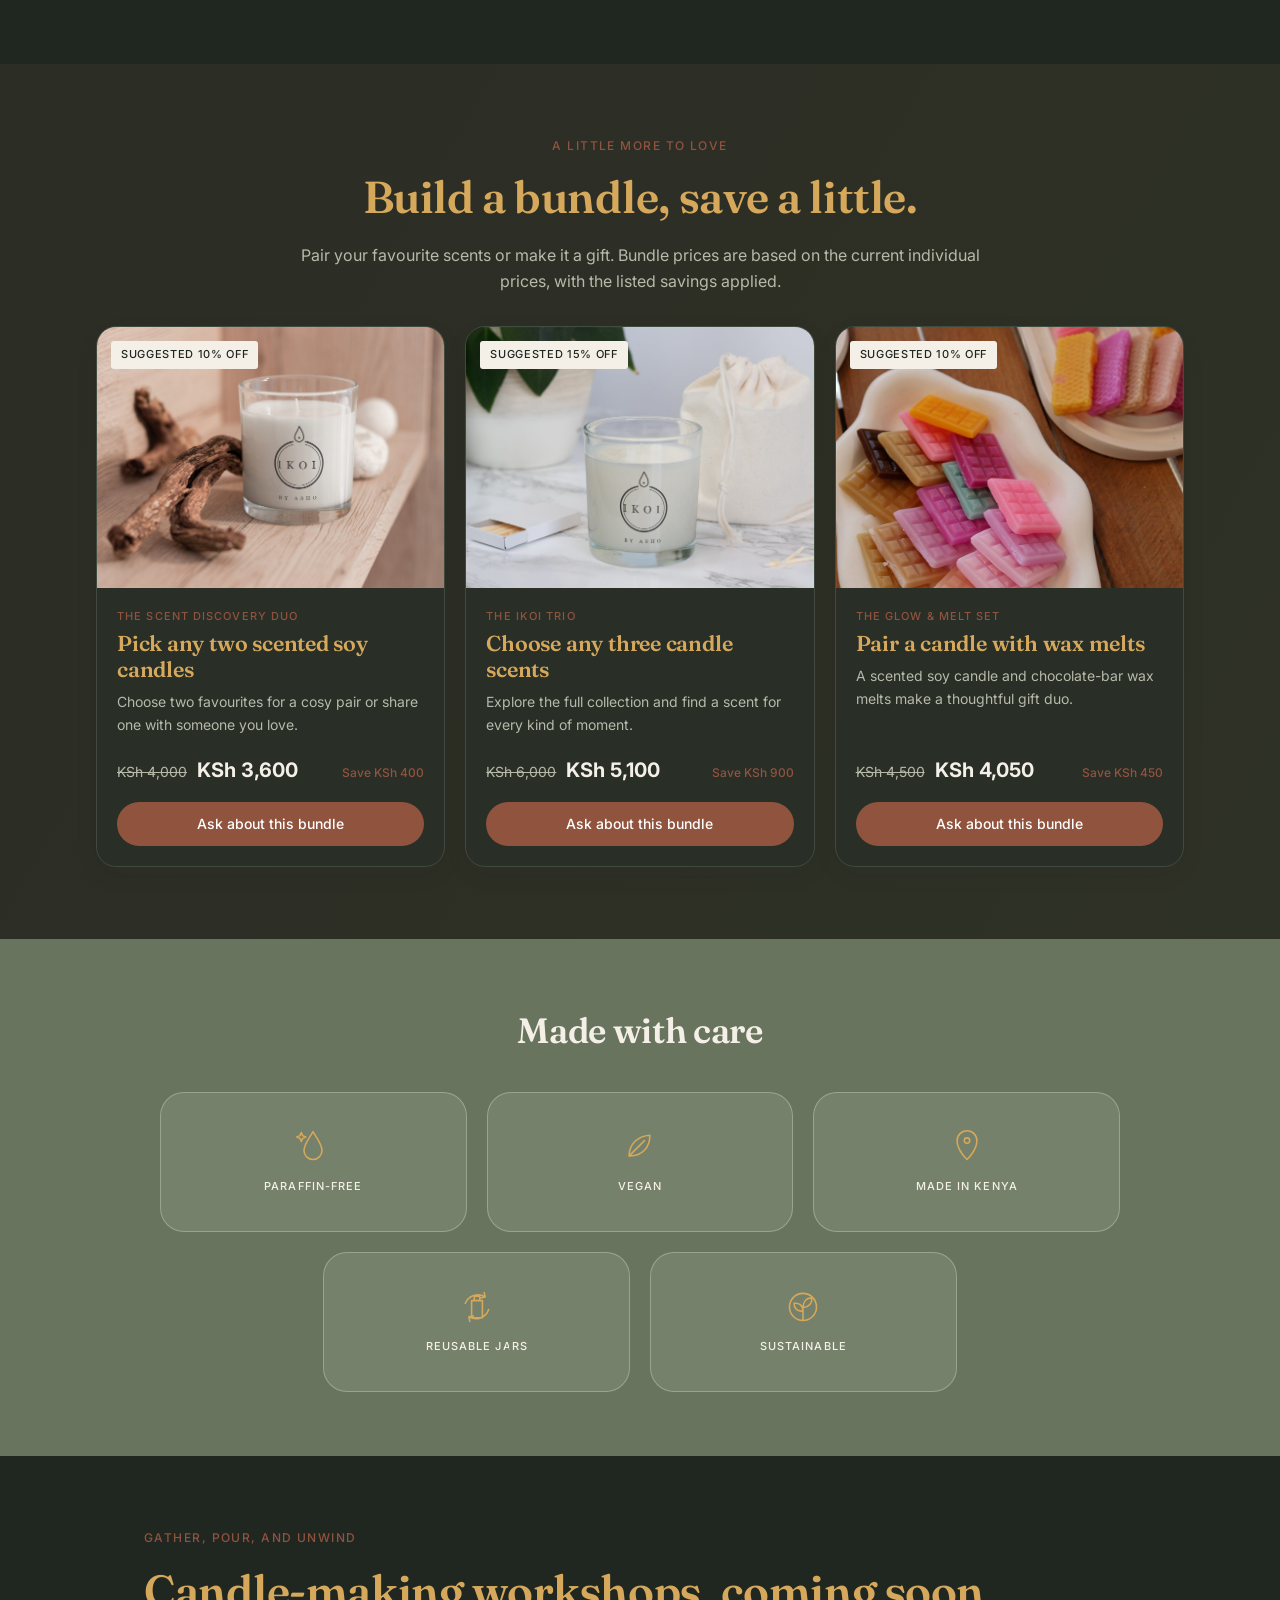
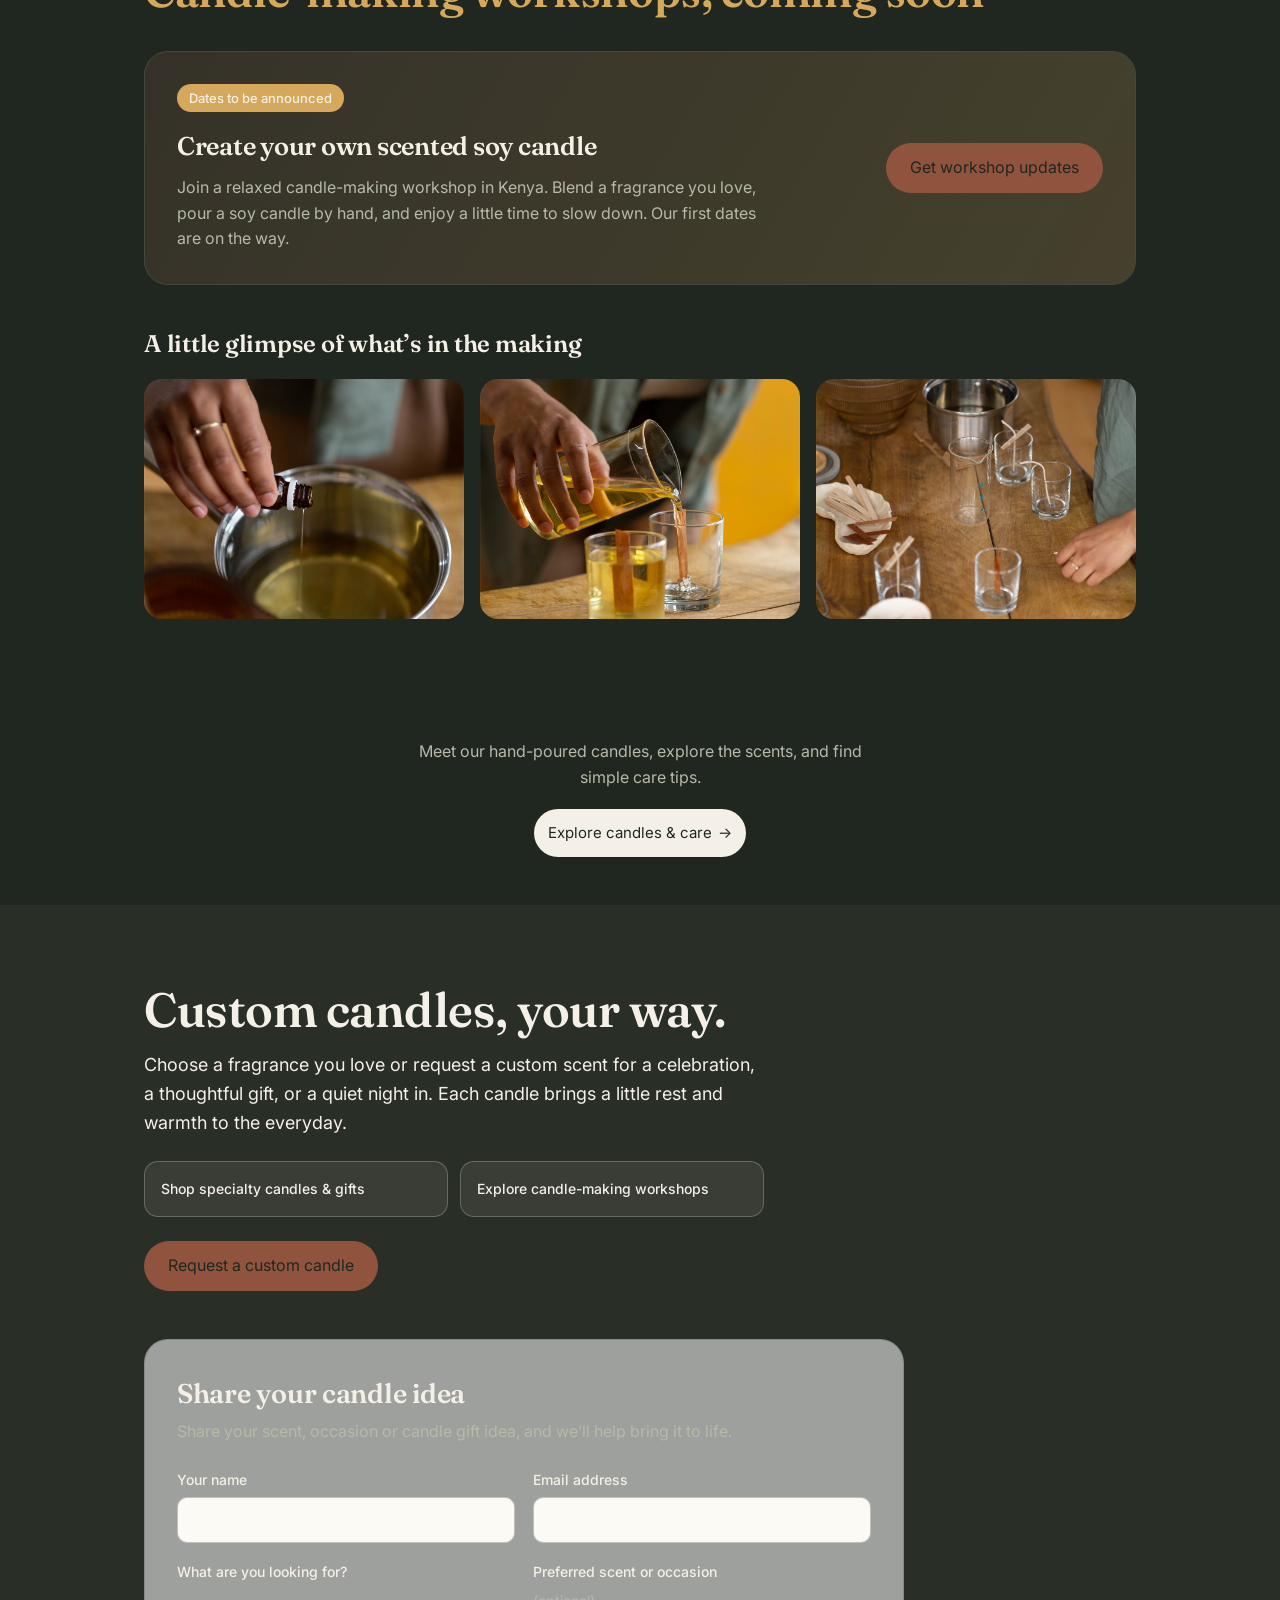
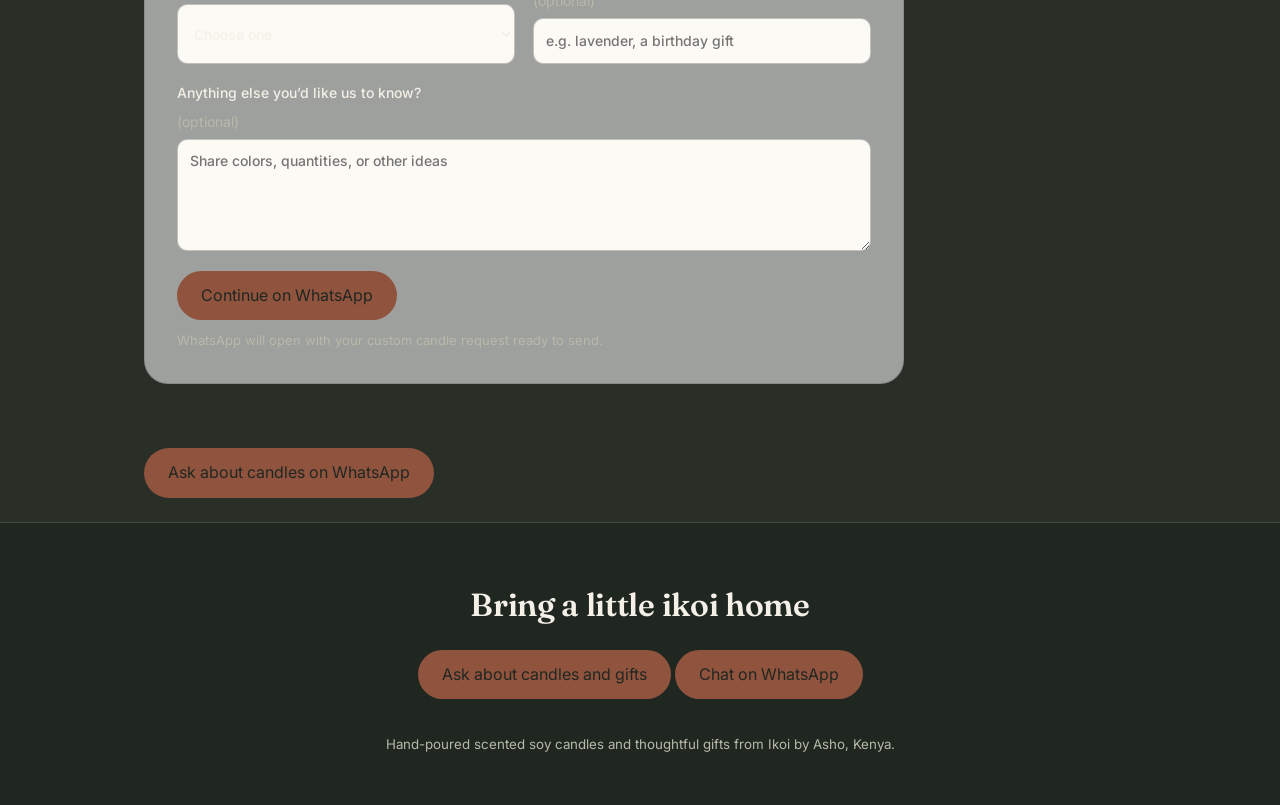
==== commit 68c53b8c: "Remove wax melt price" ====
--- a/index.html
+++ b/index.html
@@ -39,7 +39,7 @@
         <summary>Shop by product</summary>
         <div class="nav-product-list">
           <a href="#cake-candles"><span>Cake candles<small>Price on request</small></span></a>
-          <a href="#chocolate-bar-wax-melts"><span>Chocolate-bar wax melts<small>KSh 2,500</small></span></a>
+          <a href="#chocolate-bar-wax-melts"><span>Chocolate-bar wax melts<small>Price on request</small></span></a>
           <a href="#blooming-tins"><span>Blooming tins<small>Price on request</small></span></a>
         </div>
       </details>
@@ -177,7 +177,7 @@
         <article class="treat" id="chocolate-bar-wax-melts">
           <img src="images/optimized/candle-13.jpg" alt="Chocolate-bar shaped wax melts on a dish" loading="lazy" decoding="async">
           <h3>Chocolate-bar wax melts</h3>
-          <p>Snap off a square, melt it, and choose colours to suit your mood or celebration.</p><p class="price-row"><span>Price</span><strong>KSh 2,500</strong></p>
+          <p>Snap off a square, melt it, and choose colours to suit your mood or celebration.</p>
           <a class="bundle-order" href="https://wa.me/254727720317?text=Hi%20Ikoi%2C%20I%27d%20like%20to%20order%20the%20chocolate-bar%20wax%20melt%20bundle.">Ask about wax melts</a>
         </article>
         <article class="treat" id="blooming-tins">
@@ -229,7 +229,7 @@
             <div class="bundle-card-content">
               <p class="bundle-label">The glow &amp; melt set</p>
               <h3>Pair a candle with wax melts</h3>
-              <p>A scented soy candle (KSh 2,000) and chocolate-bar wax melts (KSh 2,500) make a thoughtful gift duo.</p>
+              <p>A scented soy candle and chocolate-bar wax melts make a thoughtful gift duo.</p>
               <p class="bundle-price"><span class="bundle-was">KSh 4,500</span><strong>KSh 4,050</strong><span class="bundle-save">Save KSh 450</span></p>
               <a class="bundle-order" href="https://wa.me/254727720317?text=Hi%20Ikoi%2C%20I%27m%20interested%20in%20the%20Glow%20and%20Melt%20Set.%20Please%20confirm%20availability%20and%20final%20bundle%20price.">Ask about this bundle</a>
             </div>
